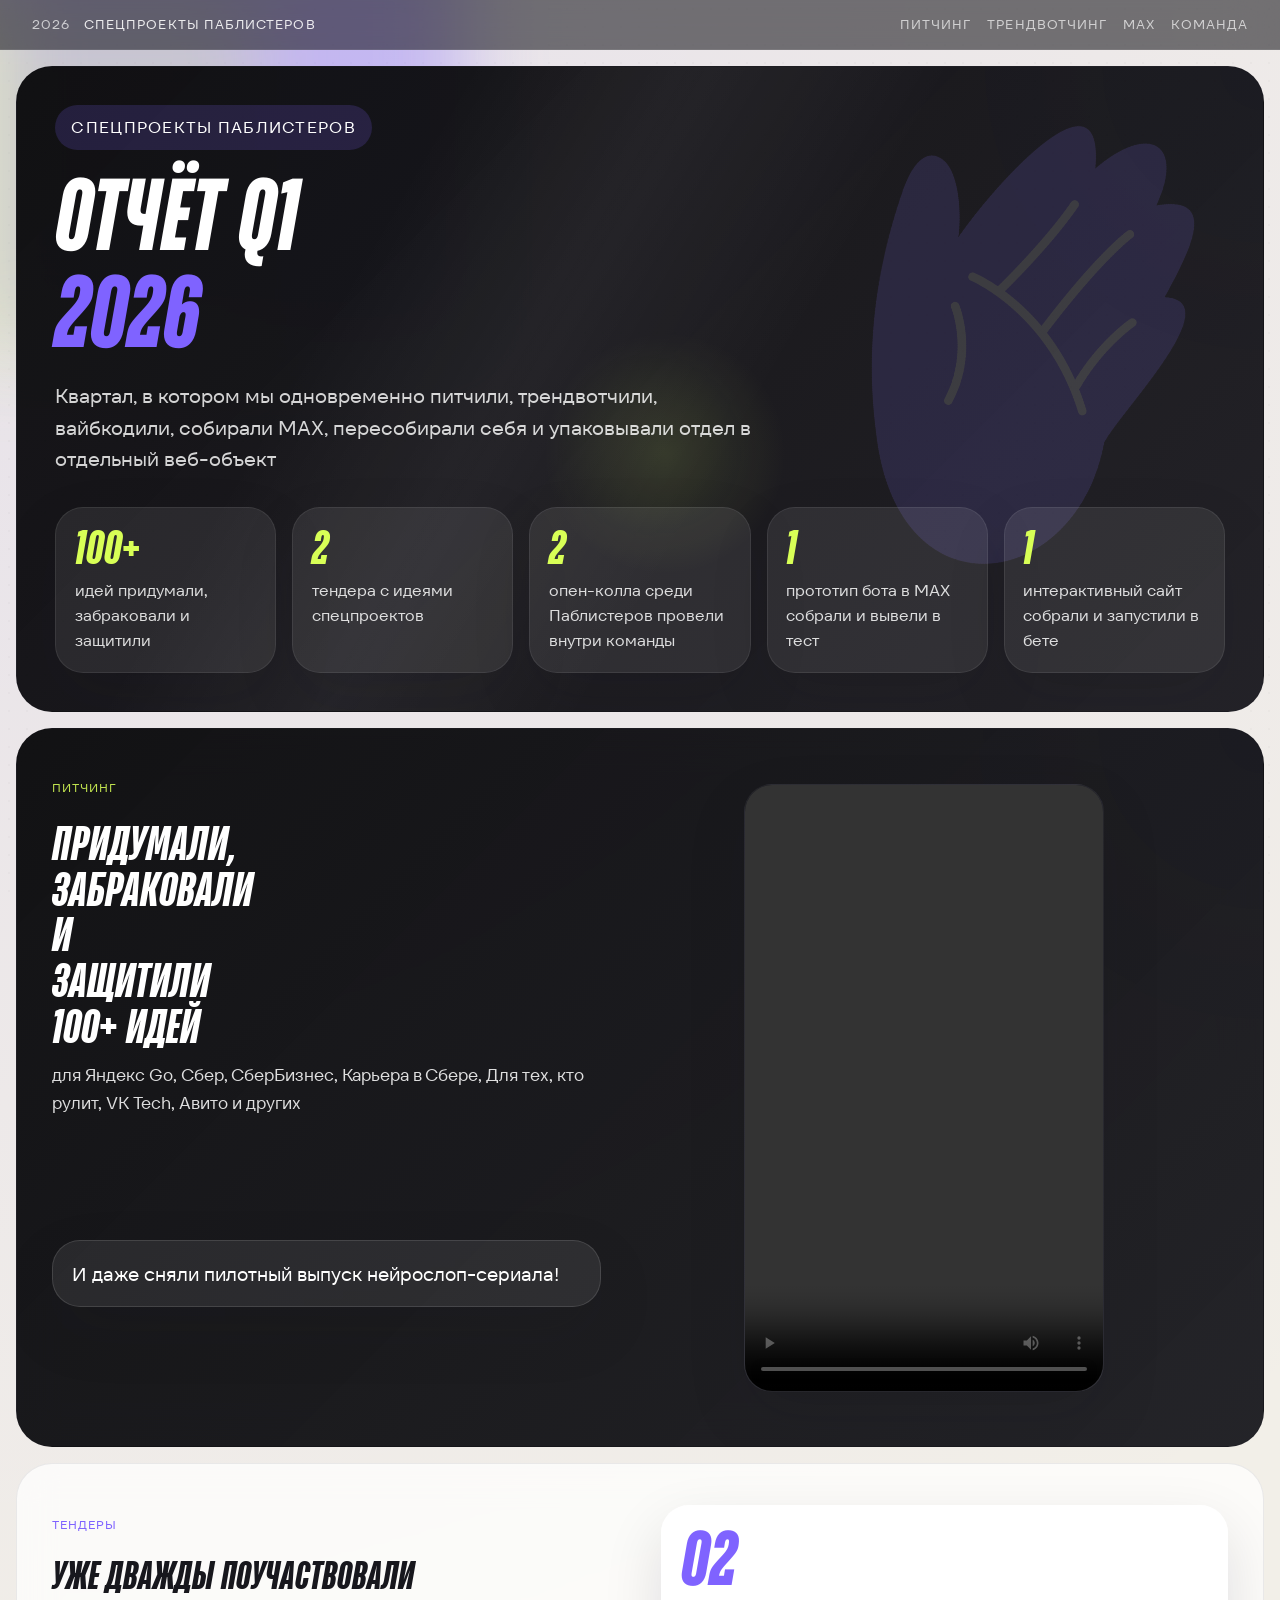
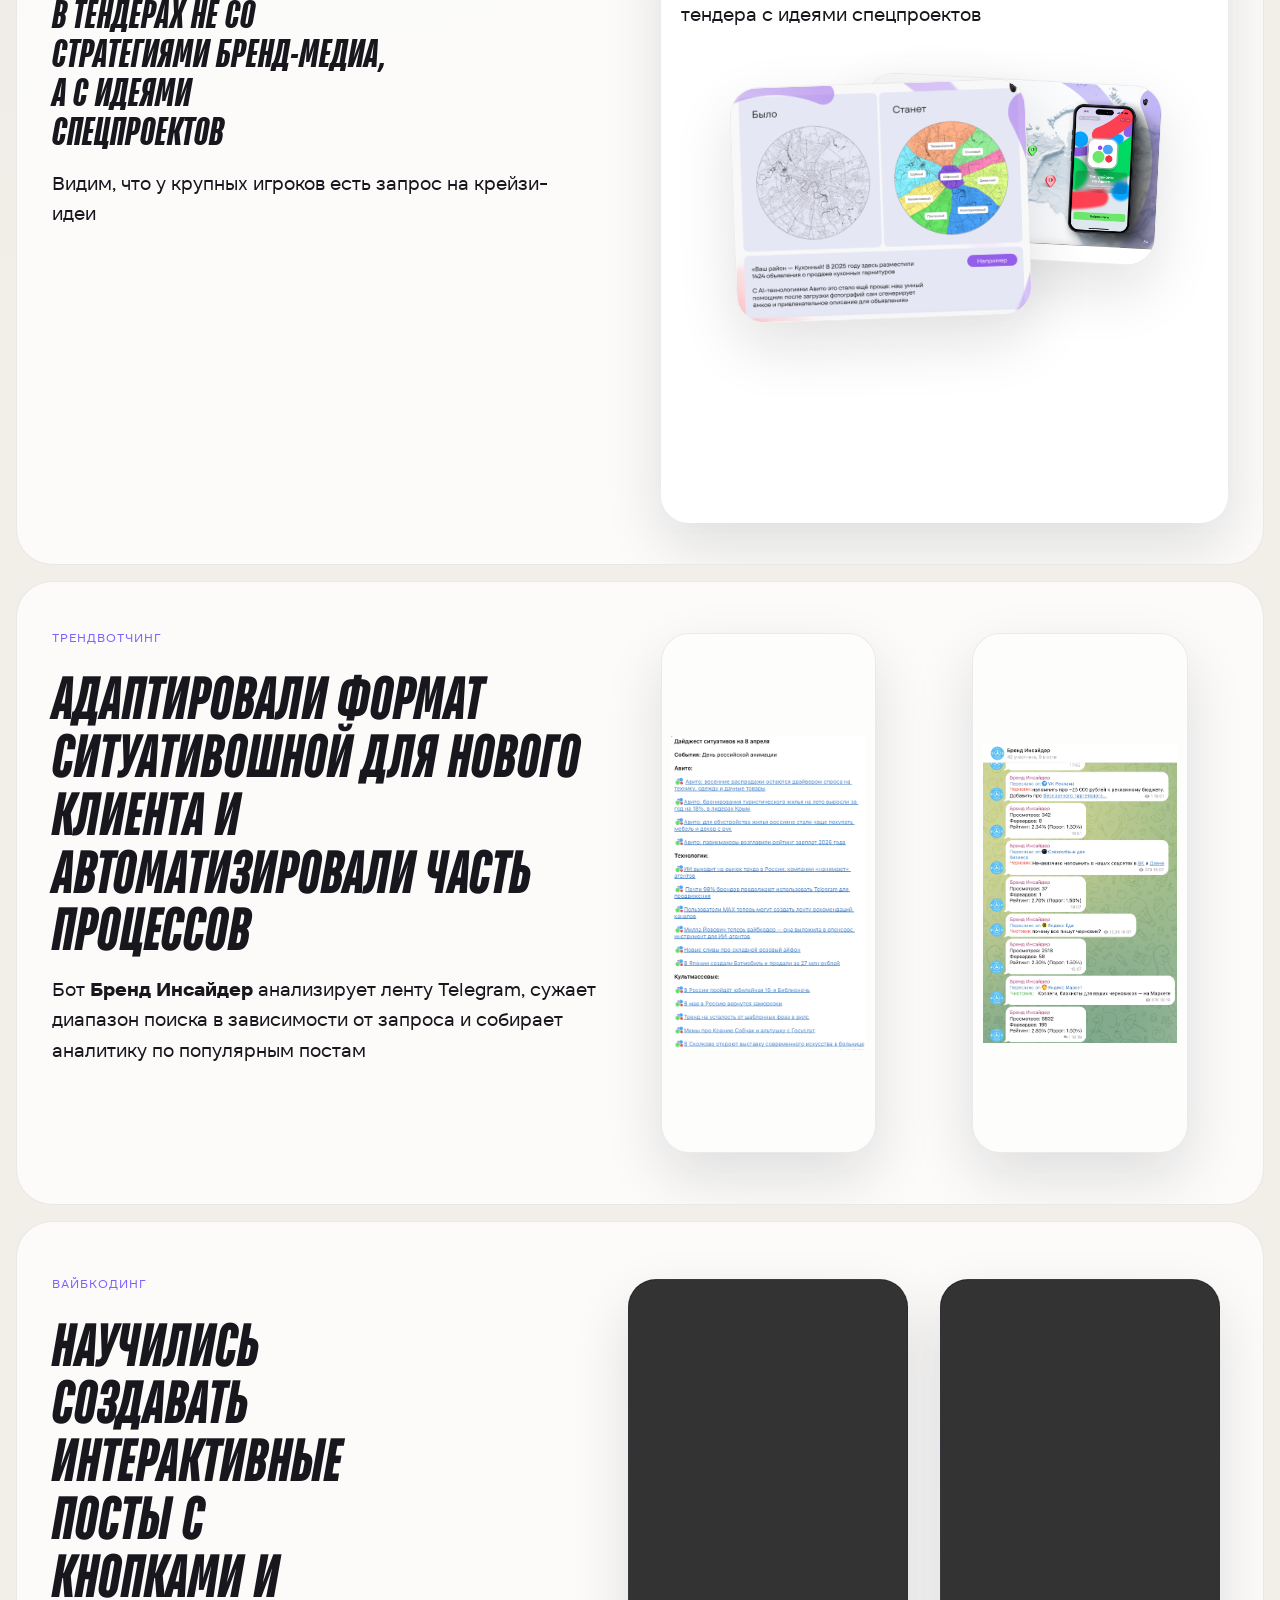
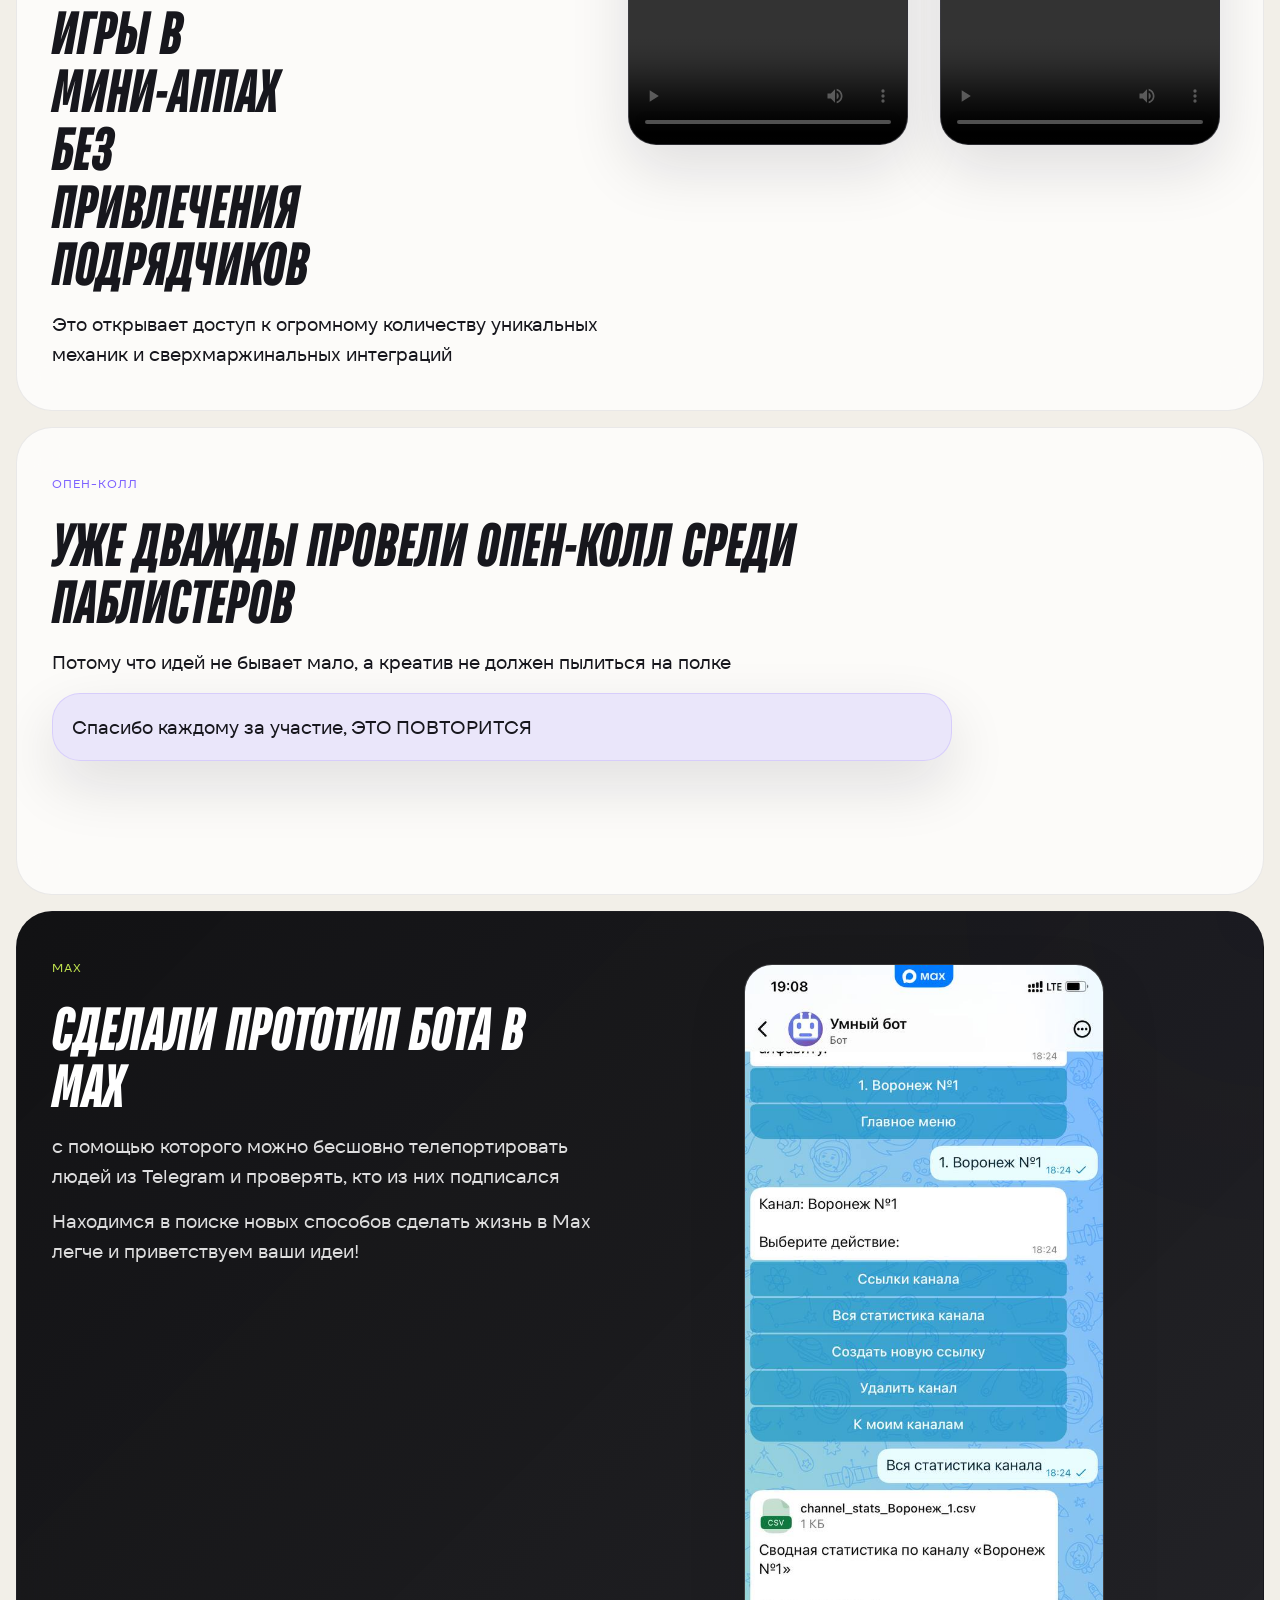
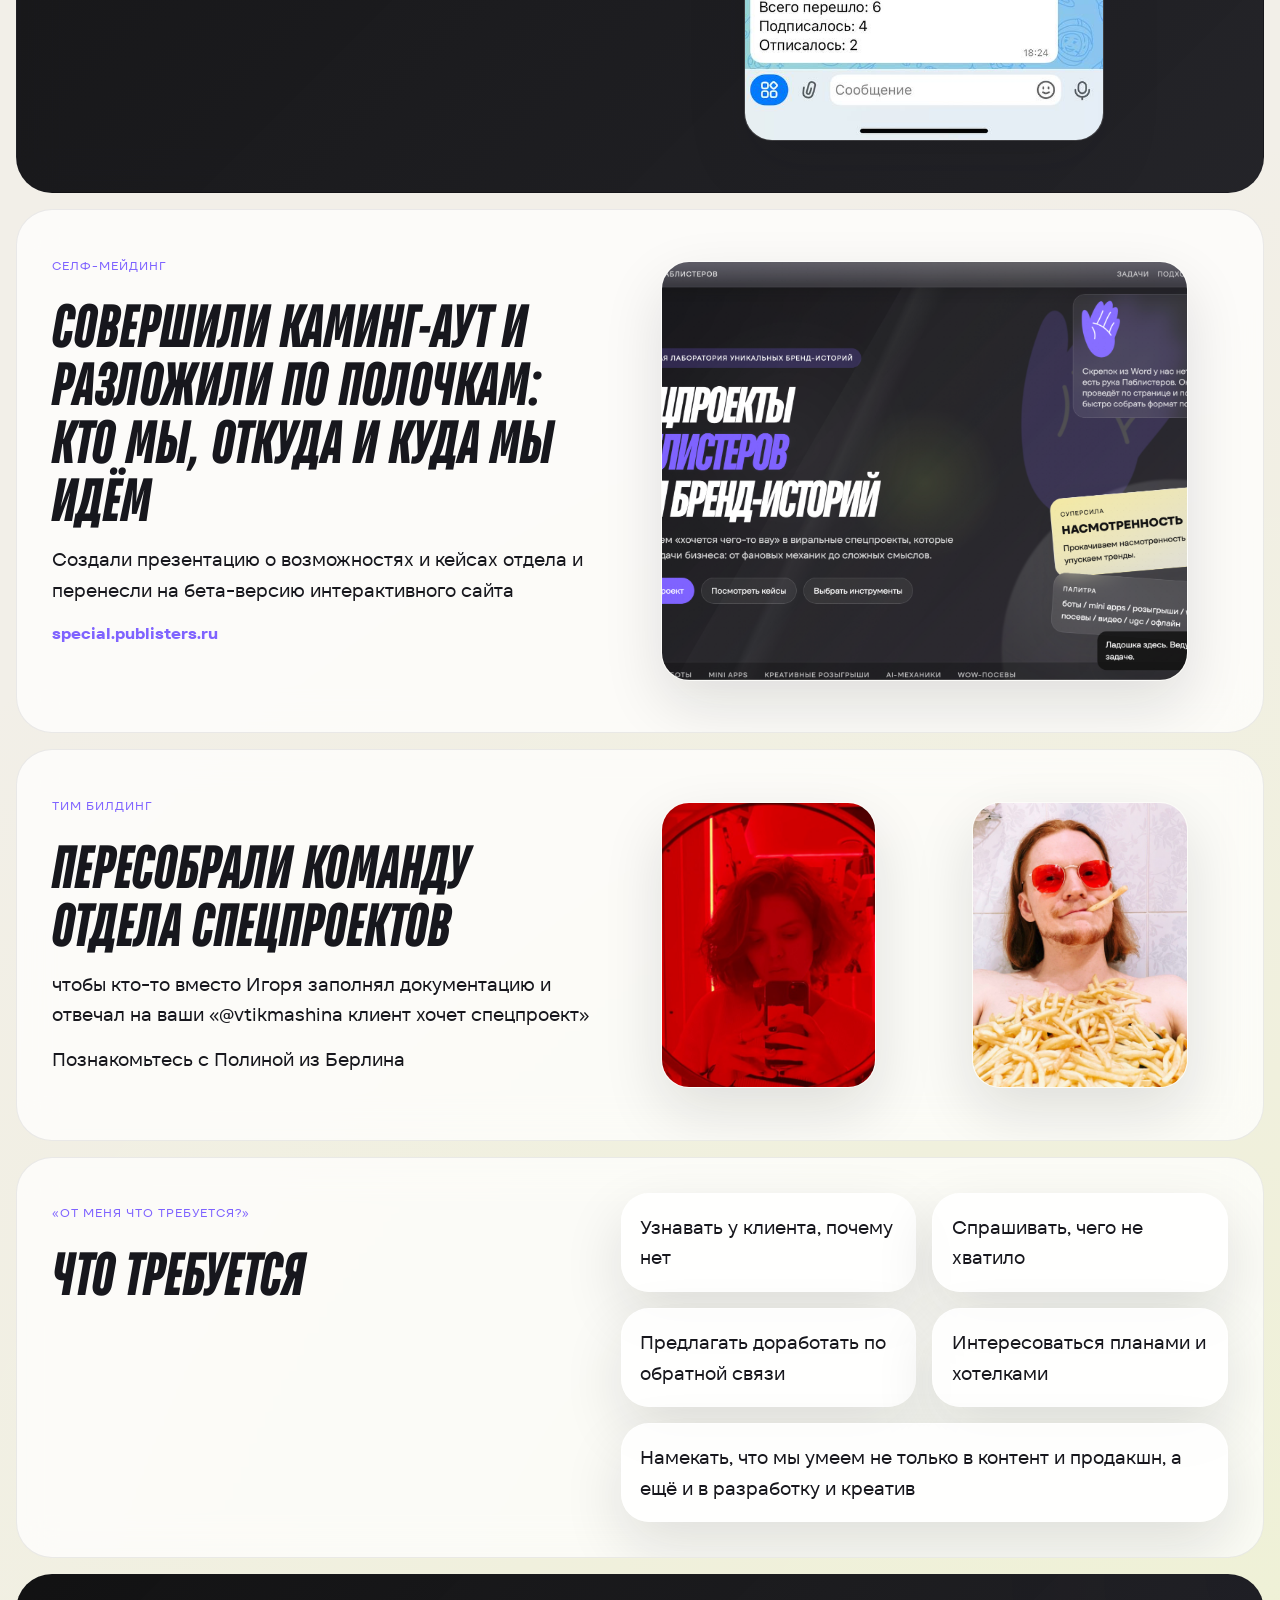
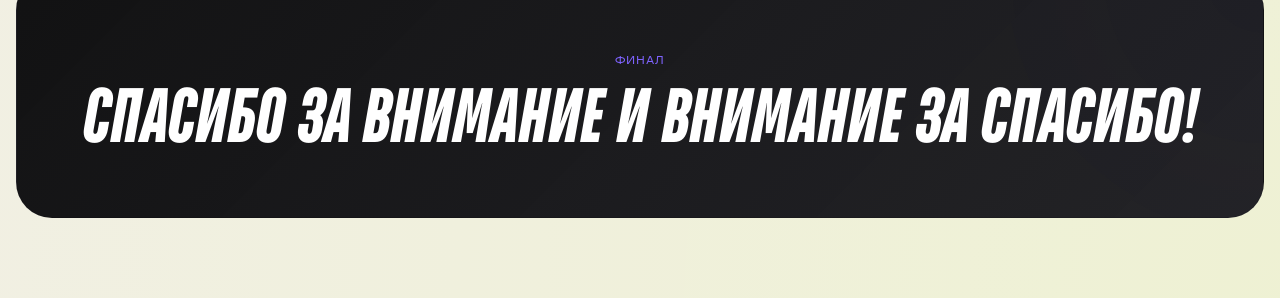
==== report/q1/index.html @ 685ed0c2 "Split vibecoding and open-call sections" ====
<!doctype html>
<html lang="ru">
  <head>
    <meta charset="UTF-8" />
    <meta name="viewport" content="width=device-width, initial-scale=1.0" />
    <title>Спецпроекты Паблистеров — Отчёт Q1 2026</title>
    <link rel="stylesheet" href="./styles.css?v=20260414-1519" />
  </head>
  <body>
    <div class="noise"></div>
    <div class="ambient ambient--violet"></div>
    <div class="ambient ambient--lime"></div>

    <header class="topbar">
      <a class="brand" href="https://special.publisters.ru/">
        <span class="brand__year">2026</span>
        <span class="brand__name">спецпроекты паблистеров</span>
      </a>
      <nav class="topbar__nav">
        <a href="#pitching">Питчинг</a>
        <a href="#trendwatching">Трендвотчинг</a>
        <a href="#max">MAX</a>
        <a href="#team">Команда</a>
      </nav>
    </header>

    <main>
      <section class="hero reveal is-visible" id="hero">
        <div class="hero__mesh"></div>
        <img class="hero__palm" src="../../assets/images/palm-guide.png" alt="" aria-hidden="true" />

        <div class="hero__grid">
          <div class="hero__copy">
            <span class="hero__eyebrow">Спецпроекты Паблистеров</span>
            <h1>Отчёт Q1 <span>2026</span></h1>
            <p class="hero__lead">
              Квартал, в котором мы одновременно питчили, трендвотчили, вайбкодили, собирали MAX,
              пересобирали себя и упаковывали отдел в отдельный веб-объект
            </p>
          </div>
        </div>

        <div class="hero__stats">
          <article class="metric-card">
            <span class="metric-card__value">100+</span>
            <p>идей придумали, забраковали и защитили</p>
          </article>
          <article class="metric-card">
            <span class="metric-card__value">2</span>
            <p>тендера с идеями спецпроектов</p>
          </article>
          <article class="metric-card">
            <span class="metric-card__value">2</span>
            <p>опен-колла среди Паблистеров провели внутри команды</p>
          </article>
          <article class="metric-card">
            <span class="metric-card__value">1</span>
            <p>прототип бота в MAX собрали и вывели в тест</p>
          </article>
          <article class="metric-card">
            <span class="metric-card__value">1</span>
            <p>интерактивный сайт собрали и запустили в бете</p>
          </article>
        </div>
      </section>

      <section class="story-section story-section--dark reveal" id="pitching">
        <div class="story-section__intro">
          <div class="section-head section-head--light">
            <p class="section-head__eyebrow">Питчинг</p>
            <h2>Придумали, забраковали и защитили 100+ идей</h2>
          </div>

          <div class="story-copy story-copy--light">
            <p>для Яндекс Go, Сбер, СберБизнес, Карьера в Сбере, Для тех, кто рулит, VK Tech, Авито и других</p>
          </div>
        </div>

        <div class="story-highlight story-highlight--light">
          <p>И даже сняли пилотный выпуск нейрослоп-сериала!</p>
        </div>

        <div class="story-media story-media--video">
          <figure class="video-shell">
            <video class="video-shell__player" controls playsinline preload="metadata">
              <source src="./assets/neuroserial-q1.mov" />
            </video>
          </figure>
        </div>
      </section>

      <section class="story-section reveal" id="tenders">
        <div class="story-section__intro">
          <div class="section-head">
            <p class="section-head__eyebrow">Тендеры</p>
            <h2>
              Уже дважды поучаствовали<br />
              в тендерах не со<br />
              стратегиями бренд-медиа,<br />
              а с идеями<br />
              спецпроектов
            </h2>
          </div>

          <div class="story-copy">
            <p>Видим, что у крупных игроков есть запрос на крейзи-идеи</p>
          </div>
        </div>

        <div class="story-media story-media--quote story-media--tenders">
          <div class="quote-card">
            <div class="quote-card__top">
              <span>02</span>
              <p>тендера с идеями спецпроектов</p>
            </div>
            <div class="tender-gallery tender-gallery--overlay">
              <figure class="visual-card visual-card--soft tender-gallery__item tender-gallery__item--back">
                <img src="./assets/tender-illustration-2.png" alt="Тендерная иллюстрация с картой районов" />
              </figure>
              <figure class="visual-card visual-card--soft tender-gallery__item tender-gallery__item--front">
                <img src="./assets/tender-illustration-1.png" alt="Тендерная иллюстрация с интерфейсом и телефоном" />
              </figure>
            </div>
          </div>
        </div>
      </section>

      <section class="story-section reveal" id="trendwatching">
        <div class="story-section__intro">
          <div class="section-head">
            <p class="section-head__eyebrow">Трендвотчинг</p>
            <h2>Адаптировали формат Ситуативошной для нового клиента и автоматизировали часть процессов</h2>
          </div>

          <div class="story-copy">
            <p>Бот <strong>Бренд Инсайдер</strong> анализирует ленту Telegram, сужает диапазон поиска в зависимости от запроса и собирает аналитику по популярным постам</p>
          </div>
        </div>

        <div class="story-media story-media--stack trendwatching-media">
          <figure class="visual-card visual-card--soft visual-card--contain">
            <img src="./assets/image24.png" alt="Дайджест ситуативов" />
          </figure>
          <figure class="visual-card visual-card--soft visual-card--contain">
            <img src="./assets/image28.png" alt="Бот Бренд Инсайдер в Telegram" />
          </figure>
        </div>
      </section>

      <section class="story-section reveal" id="vibecoding">
        <div class="story-section__intro">
          <div class="section-head">
            <p class="section-head__eyebrow">Вайбкодинг</p>
            <h2>Научились создавать интерактивные посты с кнопками и игры в мини-аппах без привлечения подрядчиков</h2>
          </div>
          <div class="story-copy">
            <p>Это открывает доступ к огромному количеству уникальных механик и сверхмаржинальных интеграций</p>
          </div>
        </div>

        <div class="story-media story-media--pair story-media--videos">
          <figure class="video-shell">
            <video class="video-shell__player" controls playsinline preload="metadata">
              <source src="./assets/vibecoding-1.mov" />
            </video>
          </figure>
          <figure class="video-shell">
            <video class="video-shell__player" controls playsinline preload="metadata">
              <source src="./assets/vibecoding-2.mov" />
            </video>
          </figure>
        </div>
      </section>

      <section class="story-section reveal" id="open-call">
        <div class="story-section__intro">
          <div class="section-head">
            <p class="section-head__eyebrow">Опен-колл</p>
            <h2>Уже дважды провели опен-колл среди Паблистеров</h2>
          </div>
          <div class="story-copy">
            <p>Потому что идей не бывает мало, а креатив не должен пылиться на полке</p>
          </div>
          <div class="story-highlight">
            <p>Спасибо каждому за участие, ЭТО ПОВТОРИТСЯ</p>
          </div>
        </div>
      </section>

      <section class="story-section story-section--dark reveal" id="max">
        <div class="story-section__intro">
          <div class="section-head section-head--light">
            <p class="section-head__eyebrow">MAX</p>
            <h2>Сделали прототип бота в MAX</h2>
          </div>

          <div class="story-copy story-copy--light">
            <p>с помощью которого можно бесшовно телепортировать людей из Telegram и проверять, кто из них подписался</p>
            <p>Находимся в поиске новых способов сделать жизнь в Max легче и приветствуем ваши идеи!</p>
          </div>
        </div>

        <div class="story-media story-media--phone">
          <figure class="visual-card visual-card--phone">
            <img src="./assets/image4.jpg" alt="Прототип бота в MAX" />
          </figure>
        </div>
      </section>

      <section class="story-section reveal" id="self-making">
        <div class="story-section__intro">
          <div class="section-head">
            <p class="section-head__eyebrow">Селф-мейдинг</p>
            <h2>Совершили каминг-аут и разложили по полочкам: кто мы, откуда и куда мы идём</h2>
          </div>

          <div class="story-copy">
            <p>Создали презентацию о возможностях и кейсах отдела и перенесли на бета-версию интерактивного сайта</p>
            <a class="inline-link" href="https://special.publisters.ru/">special.publisters.ru</a>
          </div>
        </div>

        <div class="story-media">
          <figure class="visual-card visual-card--wide">
            <img src="./assets/image6.png" alt="Бета-версия сайта special.publisters.ru" />
          </figure>
        </div>
      </section>

      <section class="story-section reveal" id="team">
        <div class="story-section__intro">
          <div class="section-head">
            <p class="section-head__eyebrow">Тим билдинг</p>
            <h2>Пересобрали команду Отдела спецпроектов</h2>
          </div>

          <div class="story-copy">
            <p>чтобы кто-то вместо Игоря заполнял документацию и отвечал на ваши «@vtikmashina клиент хочет спецпроект»</p>
            <p>Познакомьтесь с Полиной из Берлина</p>
          </div>
        </div>

        <div class="story-media story-media--pair">
          <figure class="visual-card">
            <img src="./assets/image1.jpg" alt="Полина" />
          </figure>
          <figure class="visual-card">
            <img src="./assets/image8.jpg" alt="Команда" />
          </figure>
        </div>
      </section>

      <section class="story-section reveal" id="next">
        <div class="section-head">
          <p class="section-head__eyebrow">«От меня что требуется?»</p>
          <h2>Что требуется</h2>
        </div>

        <div class="checklist">
          <div class="checklist__item">Узнавать у клиента, почему нет</div>
          <div class="checklist__item">Спрашивать, чего не хватило</div>
          <div class="checklist__item">Предлагать доработать по обратной связи</div>
          <div class="checklist__item">Интересоваться планами и хотелками</div>
          <div class="checklist__item checklist__item--wide">Намекать, что мы умеем не только в контент и продакшн, а ещё и в разработку и креатив</div>
        </div>
      </section>

      <section class="finale reveal">
        <p class="finale__eyebrow">Финал</p>
        <h2>Спасибо за внимание и внимание за спасибо!</h2>
      </section>
    </main>

    <script src="./script.js?v=20260414-1215"></script>
  </body>
</html>
---- report/q1/styles.css ----
@font-face {
  font-family: "TT Firs Text";
  src: url("../../assets/fonts/TT_Firs_Text_Normal.woff2") format("woff2");
  font-weight: 400;
  font-style: normal;
  font-display: swap;
}

@font-face {
  font-family: "TT Firs Text";
  src: url("../../assets/fonts/TT_Firs_Text_Bold.woff2") format("woff2");
  font-weight: 700;
  font-style: normal;
  font-display: swap;
}

@font-face {
  font-family: "TT Bluescreens";
  src: url("../../assets/fonts/TT_Bluescreens_ExtraBold_Italic.woff2") format("woff2");
  font-weight: 800;
  font-style: italic;
  font-display: swap;
}

:root {
  --bg: #f2efe8;
  --ink: #17171d;
  --muted: #626270;
  --line: rgba(23, 23, 29, 0.08);
  --line-light: rgba(255, 255, 255, 0.1);
  --panel: rgba(255, 255, 255, 0.74);
  --panel-strong: rgba(255, 255, 255, 0.86);
  --panel-dark: rgba(255, 255, 255, 0.08);
  --violet: #7f63ff;
  --lime: #d8ff56;
  --shadow: 0 24px 60px rgba(17, 17, 22, 0.12);
  --radius-xl: 36px;
  --radius-lg: 28px;
  --radius-md: 22px;
  --container: 1360px;
}

* {
  box-sizing: border-box;
}

html {
  scroll-behavior: smooth;
}

body {
  margin: 0;
  font-family: "TT Firs Text", Arial, sans-serif;
  color: var(--ink);
  background:
    radial-gradient(circle at top left, rgba(127, 99, 255, 0.1), transparent 28%),
    radial-gradient(circle at bottom right, rgba(216, 255, 86, 0.14), transparent 26%),
    var(--bg);
}

img,
video {
  display: block;
  max-width: 100%;
}

a {
  color: inherit;
  text-decoration: none;
}

button {
  font: inherit;
}

.noise,
.ambient {
  position: fixed;
  inset: 0;
  pointer-events: none;
}

.noise {
  opacity: 0.22;
  background-image: radial-gradient(rgba(36, 36, 48, 0.1) 0.8px, transparent 0.8px);
  background-size: 18px 18px;
}

.ambient {
  z-index: 0;
  filter: blur(40px);
}

.ambient--violet {
  width: 36vw;
  height: 36vw;
  top: -10vw;
  right: -8vw;
  background: rgba(127, 99, 255, 0.34);
}

.ambient--lime {
  width: 28vw;
  height: 28vw;
  bottom: 0;
  left: -8vw;
  background: rgba(216, 255, 86, 0.22);
}

.topbar {
  position: sticky;
  top: 0;
  z-index: 20;
  display: flex;
  justify-content: space-between;
  align-items: center;
  gap: 1rem;
  padding: 1rem clamp(1rem, 3vw, 2rem);
  background: rgba(17, 17, 22, 0.56);
  backdrop-filter: blur(24px) saturate(1.15);
  border-bottom: 1px solid rgba(255, 255, 255, 0.08);
}

.brand {
  display: flex;
  gap: 0.85rem;
  align-items: center;
}

.brand__year,
.brand__name,
.topbar__nav a {
  font-size: 0.84rem;
  letter-spacing: 0.08em;
  text-transform: uppercase;
}

.brand__year,
.topbar__nav a {
  color: rgba(255, 255, 255, 0.68);
}

.brand__name {
  color: rgba(255, 255, 255, 0.88);
}

.topbar__nav {
  display: flex;
  gap: 1rem;
}

main {
  position: relative;
  z-index: 1;
  padding: 0 0 4rem;
}

section {
  width: min(calc(100% - 2rem), var(--container));
  margin: 1rem auto;
  border-radius: var(--radius-xl);
  border: 1px solid var(--line);
  overflow: hidden;
}

.hero,
.finale {
  background:
    linear-gradient(135deg, rgba(10, 10, 12, 0.97), rgba(24, 24, 30, 0.95)),
    radial-gradient(circle at top right, rgba(127, 99, 255, 0.26), transparent 24%);
  color: #fff;
}

.story-section,
.story-section--grid {
  padding: clamp(1.4rem, 3vw, 2.2rem);
  background: var(--panel);
  backdrop-filter: blur(18px);
}

.hero {
  position: relative;
  min-height: 68svh;
  padding: clamp(1.6rem, 4vw, 2.4rem);
}

.hero__mesh {
  position: absolute;
  inset: 0;
  background:
    linear-gradient(120deg, transparent 28%, rgba(255, 255, 255, 0.05) 42%, transparent 58%),
    radial-gradient(circle at 52% 60%, rgba(216, 255, 86, 0.12), transparent 16%);
  mix-blend-mode: screen;
}

.hero__palm {
  position: absolute;
  right: 7%;
  top: 8%;
  width: min(24vw, 320px);
  opacity: 0.14;
  transform: rotate(12deg);
}

.hero__grid {
  position: relative;
  z-index: 2;
  min-height: auto;
  display: block;
}

.hero__copy {
  max-width: 720px;
}

.hero__lead {
  max-width: 48rem;
  margin: 1.4rem 0 0;
  font-size: clamp(1.05rem, 2vw, 1.22rem);
  line-height: 1.6;
  color: rgba(255, 255, 255, 0.82);
}

.hero__eyebrow,
.section-head__eyebrow,
.finale__eyebrow {
  text-transform: uppercase;
  letter-spacing: 0.08em;
}

.hero__eyebrow {
  display: inline-flex;
  margin-bottom: 1rem;
  padding: 0.75rem 1rem;
  border-radius: 999px;
  background: rgba(127, 99, 255, 0.18);
}

.hero h1,
.section-head h2,
.finale h2 {
  margin: 0;
  font-family: "TT Bluescreens", "TT Firs Text", Arial, sans-serif;
  font-style: italic;
  font-weight: 800;
  line-height: 0.94;
  text-transform: uppercase;
}

.hero h1 {
  font-size: clamp(4rem, 8vw, 6.6rem);
  max-width: 8ch;
}

.hero h1 span {
  color: var(--violet);
}

.hero__stats {
  position: relative;
  z-index: 2;
  display: grid;
  grid-template-columns: repeat(5, minmax(0, 1fr));
  gap: 1rem;
  margin-top: 2rem;
}

.metric-card {
  padding: 1.15rem;
  background: rgba(255, 255, 255, 0.08);
  border: 1px solid rgba(255, 255, 255, 0.08);
  border-radius: var(--radius-lg);
  box-shadow: var(--shadow);
}

.metric-card__value {
  display: block;
  margin-bottom: 0.6rem;
  color: var(--lime);
  font-family: "TT Bluescreens", "TT Firs Text", Arial, sans-serif;
  font-style: italic;
  font-size: clamp(2rem, 4vw, 3rem);
  line-height: 0.9;
}

.metric-card p {
  margin: 0;
  color: rgba(255, 255, 255, 0.84);
  line-height: 1.55;
}

.section-head {
  display: grid;
  gap: 0.7rem;
}

.section-head__eyebrow,
.finale__eyebrow {
  color: var(--violet);
  font-size: 0.78rem;
}

.section-head--light .section-head__eyebrow {
  color: rgba(216, 255, 86, 0.88);
}

.section-head h2 {
  max-width: none;
  font-size: clamp(2.4rem, 4.8vw, 4.2rem);
}

.section-head--light h2 {
  color: #fff;
}

.story-section {
  display: grid;
  grid-template-columns: minmax(0, 0.95fr) minmax(360px, 1.05fr);
  gap: 1.2rem;
  align-items: start;
}

.story-section.story-section--dark {
  display: grid;
  grid-template-columns: minmax(0, 0.95fr) minmax(360px, 1.05fr);
  gap: 1.2rem;
  align-items: start;
  padding: clamp(1.4rem, 3vw, 2.2rem);
  background:
    linear-gradient(135deg, rgba(10, 10, 12, 0.97), rgba(24, 24, 30, 0.95)),
    radial-gradient(circle at top right, rgba(127, 99, 255, 0.26), transparent 24%);
  color: #fff;
}

.story-section--grid {
  display: grid;
  grid-template-columns: repeat(2, minmax(0, 1fr));
  gap: 1rem;
}

.story-section__intro,
.mini-story {
  display: grid;
  gap: 1rem;
}

.story-copy {
  display: grid;
  gap: 0.9rem;
}

.story-copy p,
.story-highlight p,
.quote-card p,
.checklist__item,
.mini-story p {
  margin: 0;
  line-height: 1.6;
  font-size: clamp(1.02rem, 1.75vw, 1.18rem);
}

.story-copy--light p {
  color: rgba(255, 255, 255, 0.86);
}

.story-highlight,
.quote-card,
.mini-story,
.visual-card,
.checklist__item {
  border-radius: var(--radius-lg);
  box-shadow: var(--shadow);
}

.story-highlight {
  grid-column: 1 / 2;
  padding: 1.1rem 1.2rem;
  background: rgba(127, 99, 255, 0.14);
  border: 1px solid rgba(127, 99, 255, 0.18);
}

.story-highlight--light {
  background: rgba(255, 255, 255, 0.08);
  border-color: rgba(255, 255, 255, 0.12);
}

.story-media {
  display: grid;
  gap: 1rem;
  align-self: stretch;
}

.story-media--stack,
.story-media--pair {
  grid-template-columns: repeat(2, minmax(0, 1fr));
}

.story-media--phone {
  justify-items: center;
}

.story-media--quote {
  grid-template-columns: 1fr;
}

.story-media--video {
  grid-column: 2 / 3;
  grid-row: 1 / span 2;
  align-self: start;
  justify-items: center;
}

.video-shell {
  width: min(100%, 360px);
  aspect-ratio: 9 / 16;
  display: grid;
  align-items: center;
  margin: 0;
  padding: 1rem 0;
}

.video-shell__player {
  width: 100%;
  height: 100%;
  border-radius: var(--radius-lg);
  overflow: hidden;
  background:
    linear-gradient(135deg, rgba(18, 18, 24, 0.98), rgba(33, 33, 42, 0.94)),
    radial-gradient(circle at 80% 20%, rgba(127, 99, 255, 0.3), transparent 28%);
  border: 1px solid rgba(255, 255, 255, 0.08);
  box-shadow: var(--shadow);
  object-fit: contain;
}

#pitching {
  min-height: min(76svh, 760px);
  align-items: start;
  padding-top: clamp(1.7rem, 3vw, 2.4rem);
  padding-bottom: clamp(1.7rem, 3vw, 2.4rem);
}

#pitching .section-head h2 {
  max-width: 9ch;
  font-size: clamp(2rem, 3.8vw, 3.3rem);
}

#pitching .story-section__intro {
  gap: 0.85rem;
}

#pitching .story-copy p {
  font-size: clamp(0.98rem, 1.35vw, 1.08rem);
}

#pitching .story-highlight {
  align-self: start;
  margin-top: 0.2rem;
}

#tenders {
  min-height: min(78svh, 780px);
  grid-template-columns: minmax(0, 1.02fr) minmax(360px, 0.98fr);
  align-items: start;
  padding-top: clamp(1.9rem, 3.2vw, 2.7rem);
  padding-bottom: clamp(1.9rem, 3.2vw, 2.7rem);
}

#tenders .section-head h2 {
  max-width: none;
  font-size: clamp(1.7rem, 3.1vw, 2.85rem);
  line-height: 0.98;
}

#tenders .story-copy {
  max-width: 32rem;
}

#vibecoding {
  min-height: min(78svh, 780px);
  align-items: start;
  padding-top: clamp(1.9rem, 3.2vw, 2.7rem);
  padding-bottom: clamp(1.9rem, 3.2vw, 2.7rem);
}

#vibecoding .section-head h2 {
  max-width: 11ch;
}

#open-call {
  min-height: min(52svh, 520px);
  grid-template-columns: 1fr;
  align-items: start;
}

#open-call .story-section__intro {
  max-width: 900px;
}

.story-media--tenders {
  gap: 1rem;
}

.story-media--videos {
  grid-template-columns: repeat(2, minmax(0, 1fr));
  align-items: start;
  justify-items: center;
}

.story-media--videos .video-shell {
  width: min(100%, 280px);
}

.tender-gallery {
  display: block;
}

.tender-gallery--overlay {
  position: relative;
  height: 280px;
  margin-top: 0.8rem;
}

.tender-gallery__item {
  position: absolute;
  width: 56%;
  min-height: 180px;
}

.tender-gallery__item--back {
  top: 8px;
  right: 10px;
  transform: rotate(3deg);
  z-index: 1;
}

.tender-gallery__item--front {
  left: 12px;
  bottom: 0;
  transform: rotate(-2deg);
  z-index: 2;
}

.visual-card {
  overflow: hidden;
  background: rgba(255, 255, 255, 0.06);
  border: 1px solid rgba(255, 255, 255, 0.08);
}

.visual-card--soft {
  background: rgba(255, 255, 255, 0.44);
  border-color: rgba(23, 23, 29, 0.08);
}

.visual-card--contain {
  display: grid;
  place-items: center;
  padding: 0.6rem;
}

.visual-card img,
.video-shell video {
  width: 100%;
  height: 100%;
  object-fit: cover;
}

.visual-card--contain img {
  object-fit: contain;
}

.trendwatching-media .visual-card {
  min-height: 520px;
}

.visual-card--phone {
  max-width: 360px;
}

.visual-card--wide {
  min-height: 420px;
}

.quote-card,
.mini-story,
.checklist__item {
  padding: 1.15rem;
  background: var(--panel-strong);
  border: 1px solid rgba(255, 255, 255, 0.58);
}

.quote-card {
  min-height: 220px;
  display: grid;
  align-content: start;
  gap: 0.8rem;
}

.quote-card__top {
  display: grid;
  gap: 0.35rem;
}

.quote-card span {
  color: var(--violet);
  font-family: "TT Bluescreens", "TT Firs Text", Arial, sans-serif;
  font-style: italic;
  font-size: clamp(3rem, 6vw, 5rem);
  line-height: 0.9;
}

.mini-story--accent {
  background: linear-gradient(160deg, rgba(127, 99, 255, 0.2), rgba(255, 255, 255, 0.88));
}

.inline-link {
  display: inline-flex;
  width: fit-content;
  margin-top: 0.25rem;
  color: var(--violet);
  font-weight: 700;
}

.checklist {
  display: grid;
  grid-template-columns: repeat(2, minmax(0, 1fr));
  gap: 1rem;
}

.checklist__item--wide {
  grid-column: 1 / -1;
}

.finale {
  padding: clamp(2rem, 5vw, 4rem);
  text-align: center;
}

.finale h2 {
  font-size: clamp(3rem, 6vw, 5.4rem);
}

.reveal {
  opacity: 0;
  transform: translateY(28px);
  transition: opacity 500ms ease, transform 500ms ease;
}

.reveal.is-visible {
  opacity: 1;
  transform: translateY(0);
}

@media (max-width: 1180px) {
  .story-section,
  .story-section--dark,
  .story-section--grid,
  .checklist,
  .hero__stats {
    grid-template-columns: 1fr;
  }

  .story-highlight,
  .story-media--video {
    grid-column: auto;
    grid-row: auto;
  }

  .story-media--stack,
  .story-media--pair {
    grid-template-columns: repeat(2, minmax(0, 1fr));
  }

  .hero {
    min-height: auto;
  }
}

@media (max-width: 720px) {
  section {
    width: min(calc(100% - 1rem), var(--container));
  }

  .topbar__nav {
    display: none;
  }

  .story-media--stack,
  .story-media--pair,
  .checklist {
    grid-template-columns: 1fr;
  }

  .hero__palm {
    width: 40vw;
    right: -2vw;
  }

  .video-shell {
    min-height: 320px;
  }

  .visual-card--wide {
    min-height: 280px;
  }
}
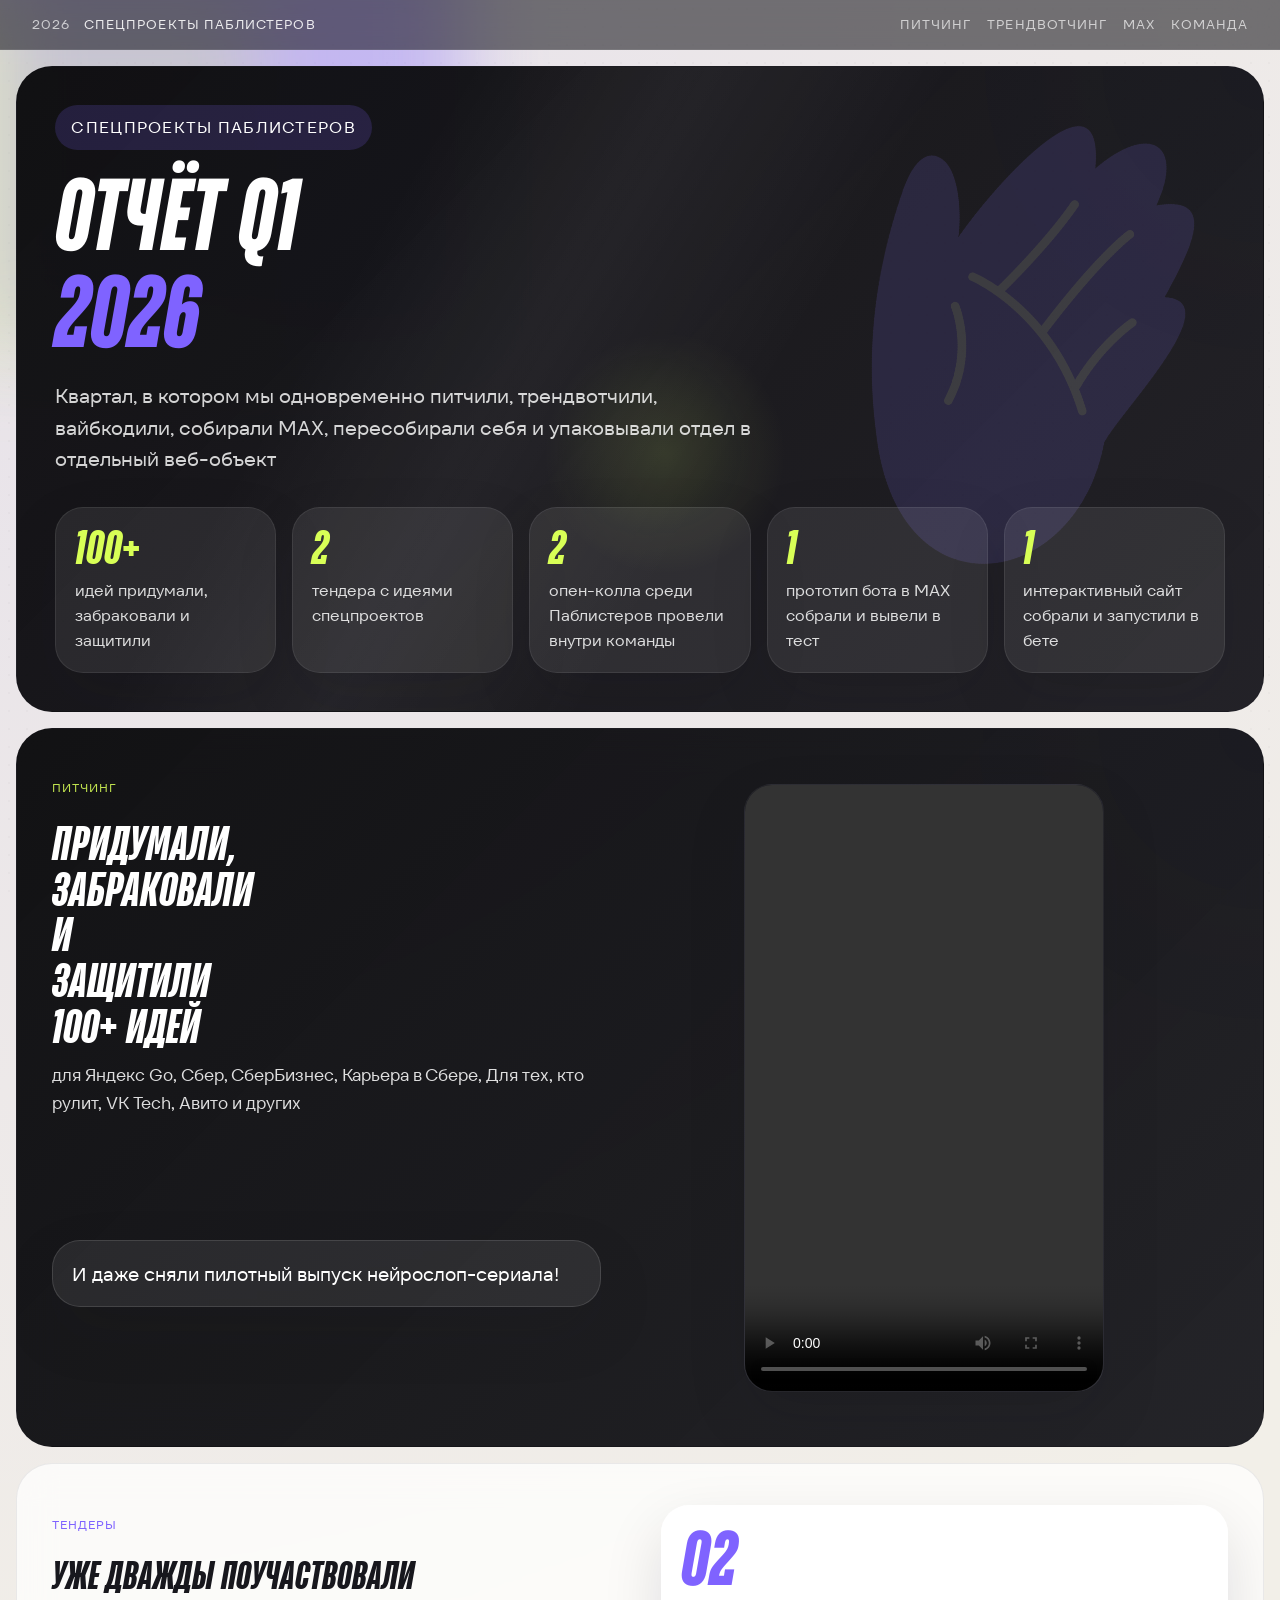
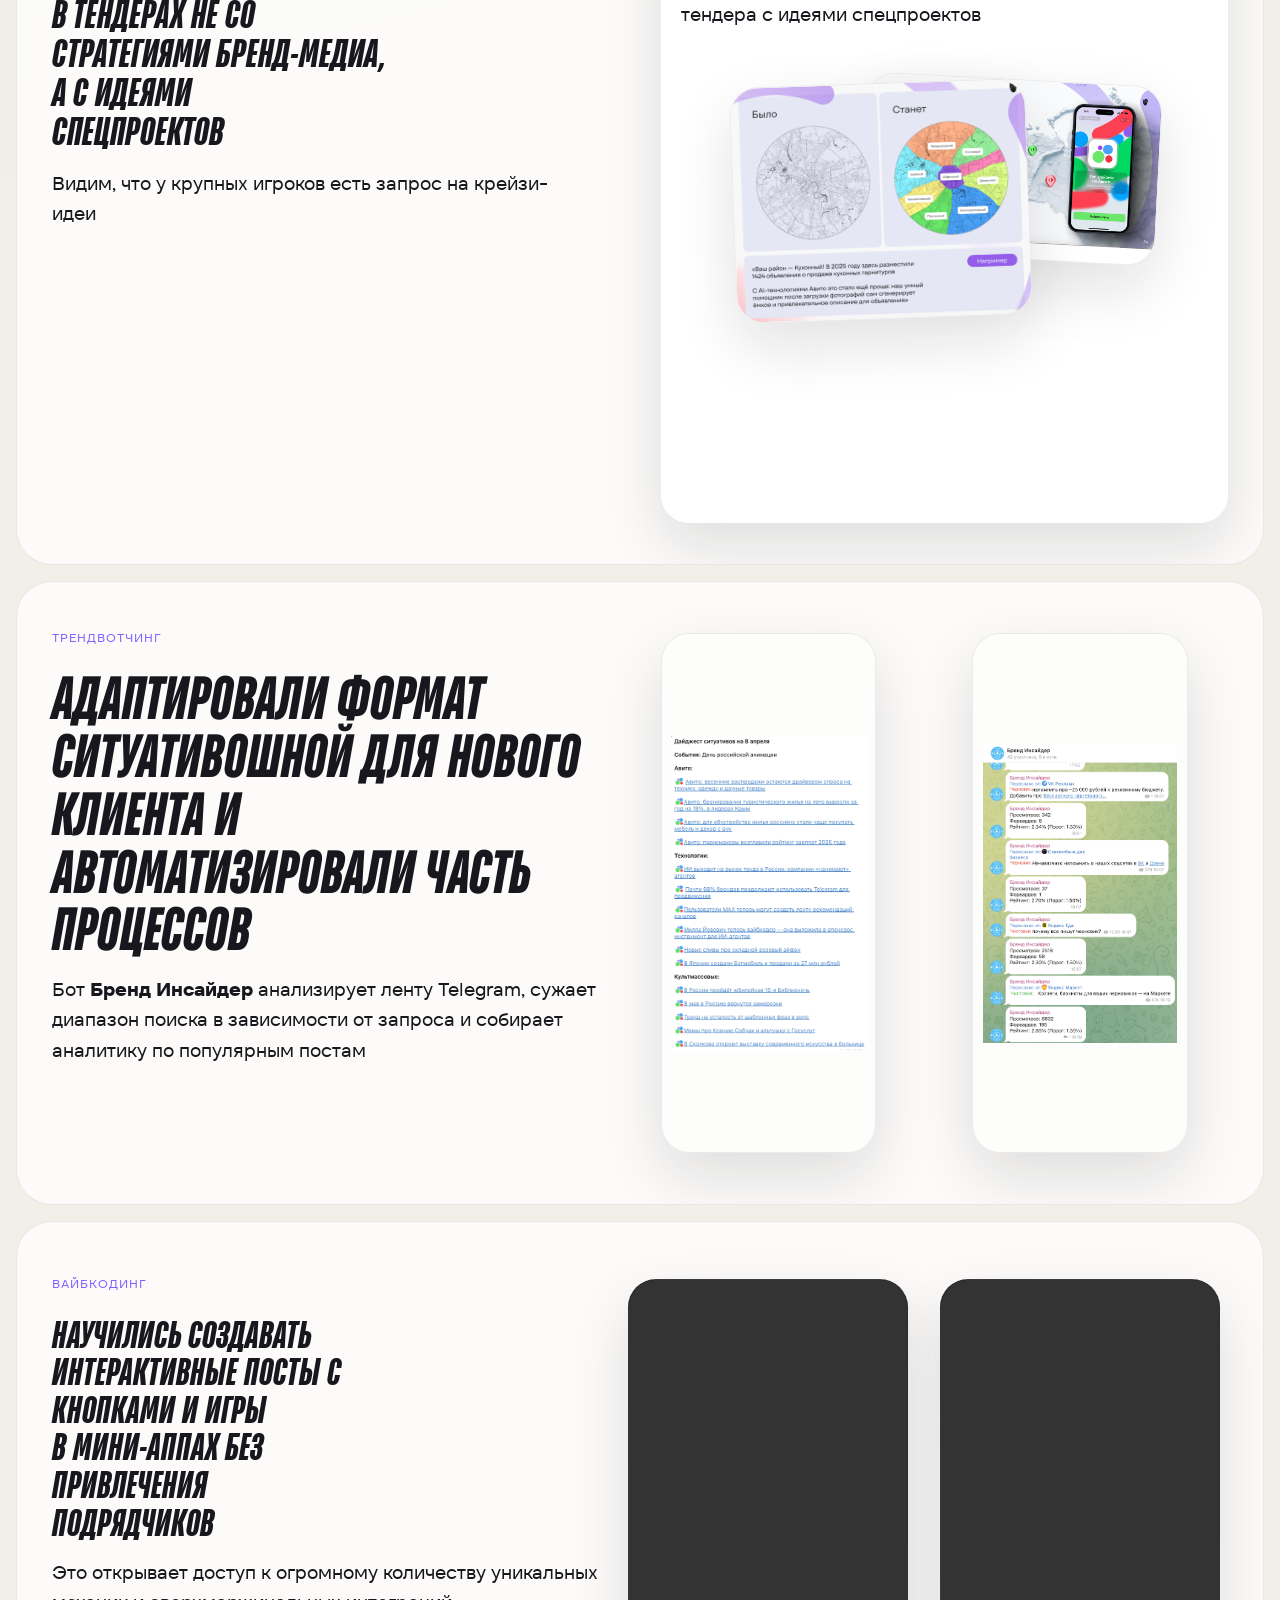
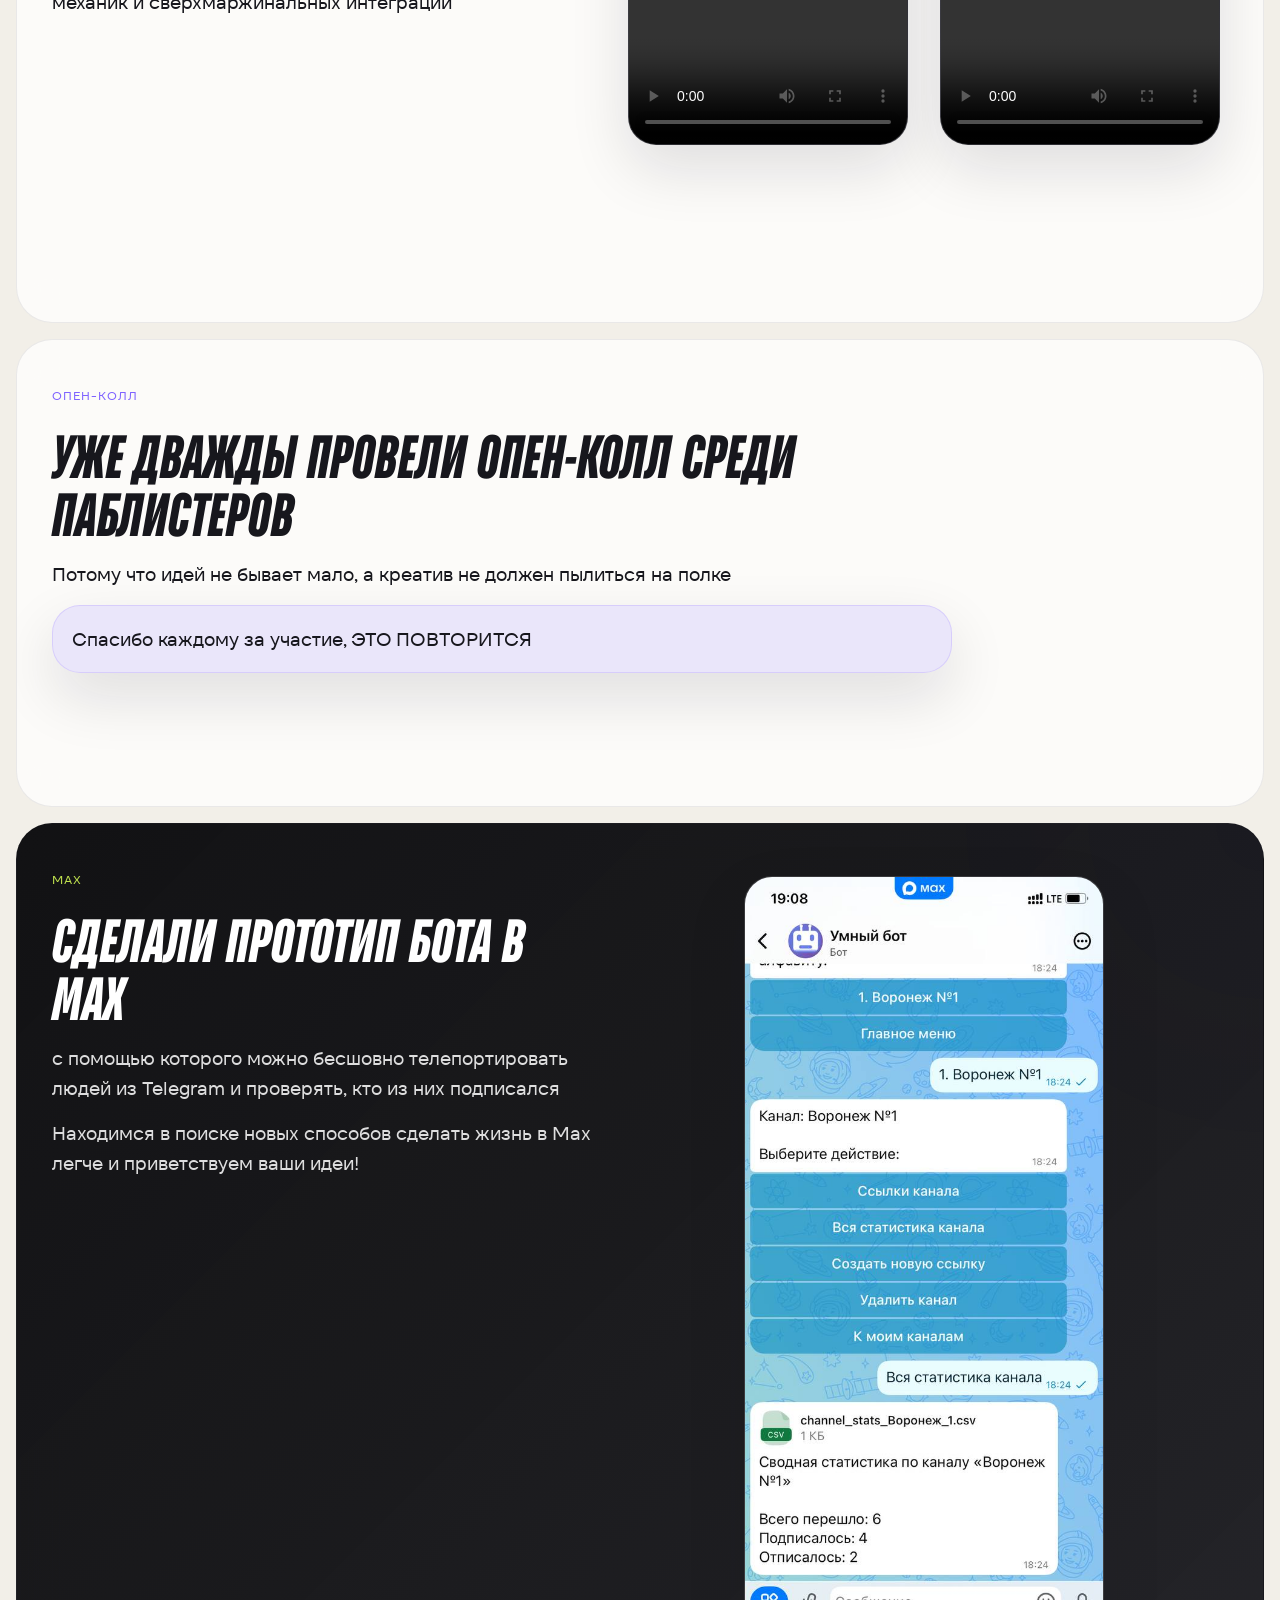
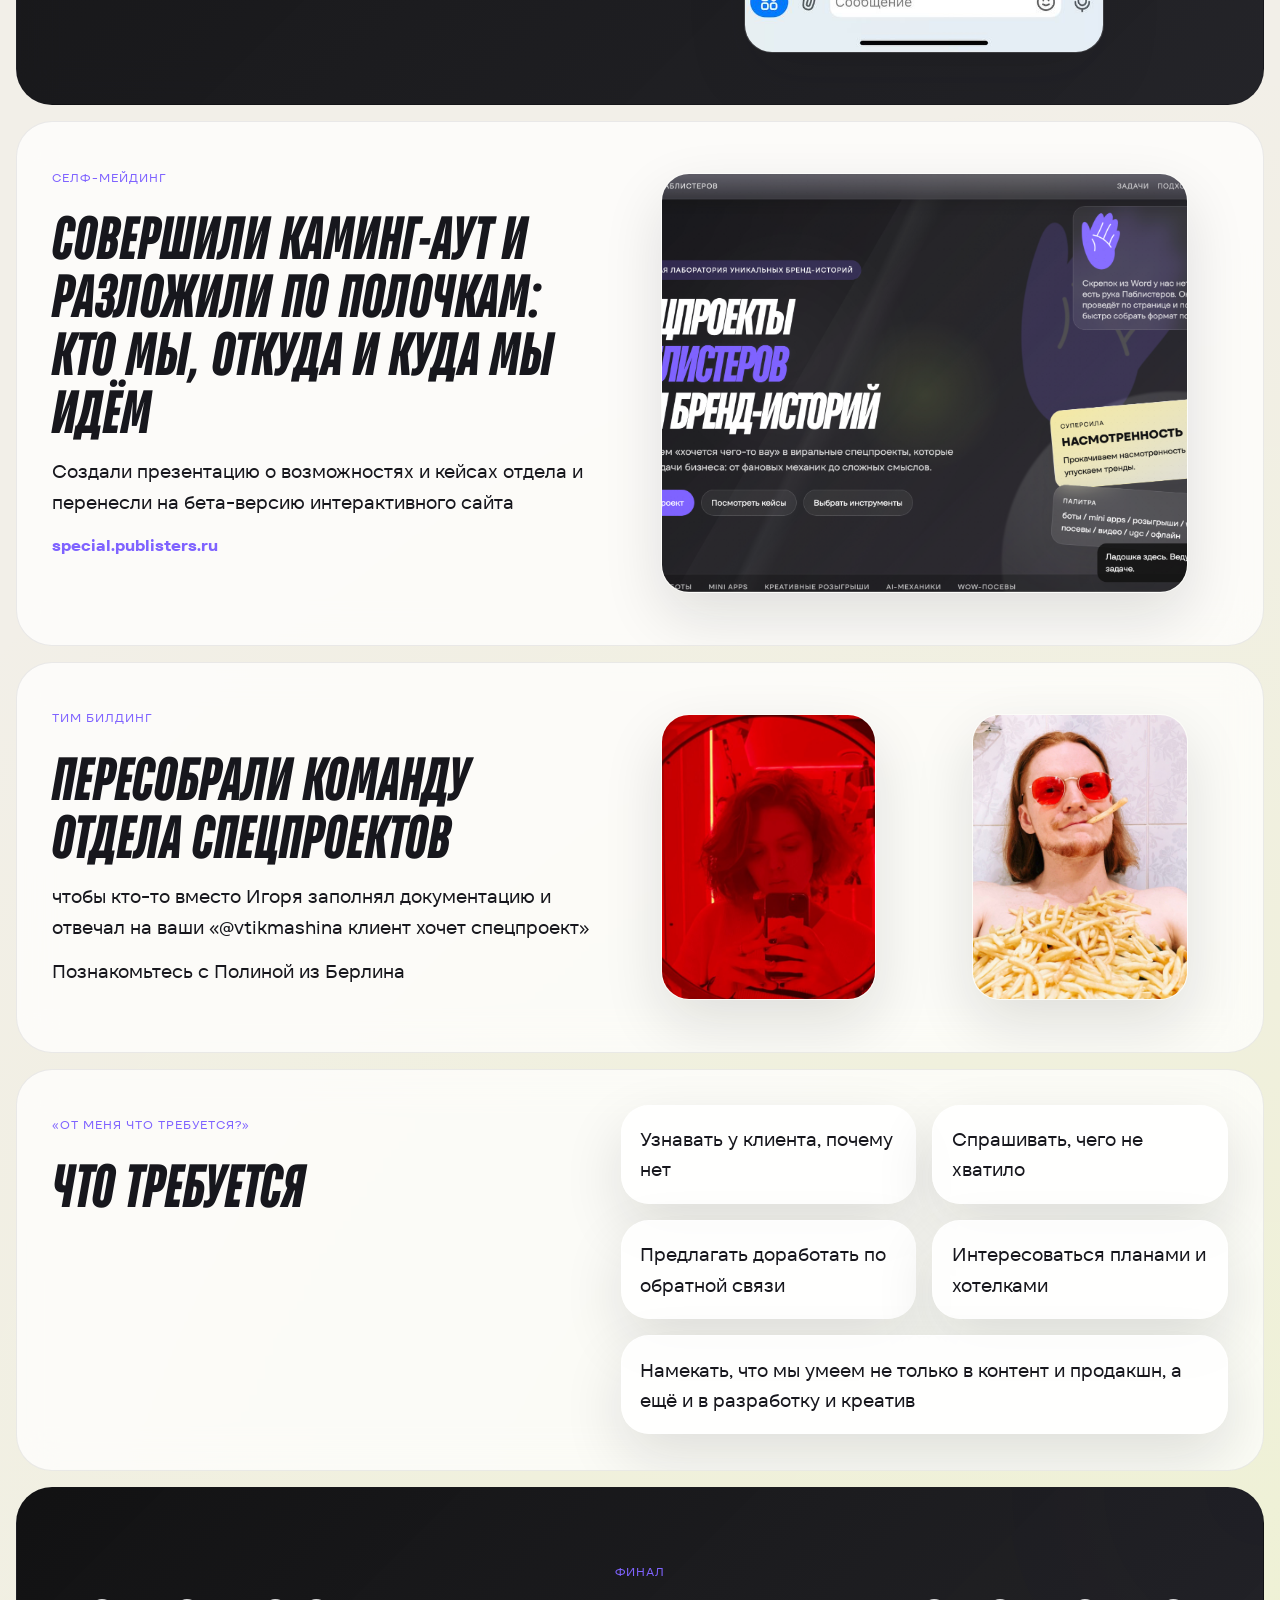
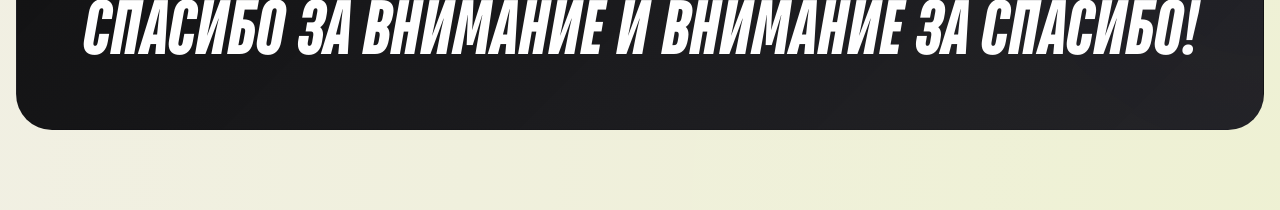
==== commit dfdae359: "Constrain vibecoding headline wrapping" ====
--- a/report/q1/index.html
+++ b/report/q1/index.html
@@ -4,7 +4,7 @@
     <meta charset="UTF-8" />
     <meta name="viewport" content="width=device-width, initial-scale=1.0" />
     <title>Спецпроекты Паблистеров — Отчёт Q1 2026</title>
-    <link rel="stylesheet" href="./styles.css?v=20260414-1519" />
+    <link rel="stylesheet" href="./styles.css?v=20260414-1532" />
   </head>
   <body>
     <div class="noise"></div>
@@ -151,7 +151,14 @@
         <div class="story-section__intro">
           <div class="section-head">
             <p class="section-head__eyebrow">Вайбкодинг</p>
-            <h2>Научились создавать интерактивные посты с кнопками и игры в мини-аппах без привлечения подрядчиков</h2>
+            <h2>
+              Научились создавать<br />
+              интерактивные посты с<br />
+              кнопками и игры<br />
+              в мини-аппах без<br />
+              привлечения<br />
+              подрядчиков
+            </h2>
           </div>
           <div class="story-copy">
             <p>Это открывает доступ к огромному количеству уникальных механик и сверхмаржинальных интеграций</p>
--- a/report/q1/styles.css
+++ b/report/q1/styles.css
@@ -483,7 +483,9 @@
 }
 
 #vibecoding .section-head h2 {
-  max-width: 11ch;
+  max-width: none;
+  font-size: clamp(1.7rem, 3vw, 2.7rem);
+  line-height: 0.98;
 }
 
 #open-call {
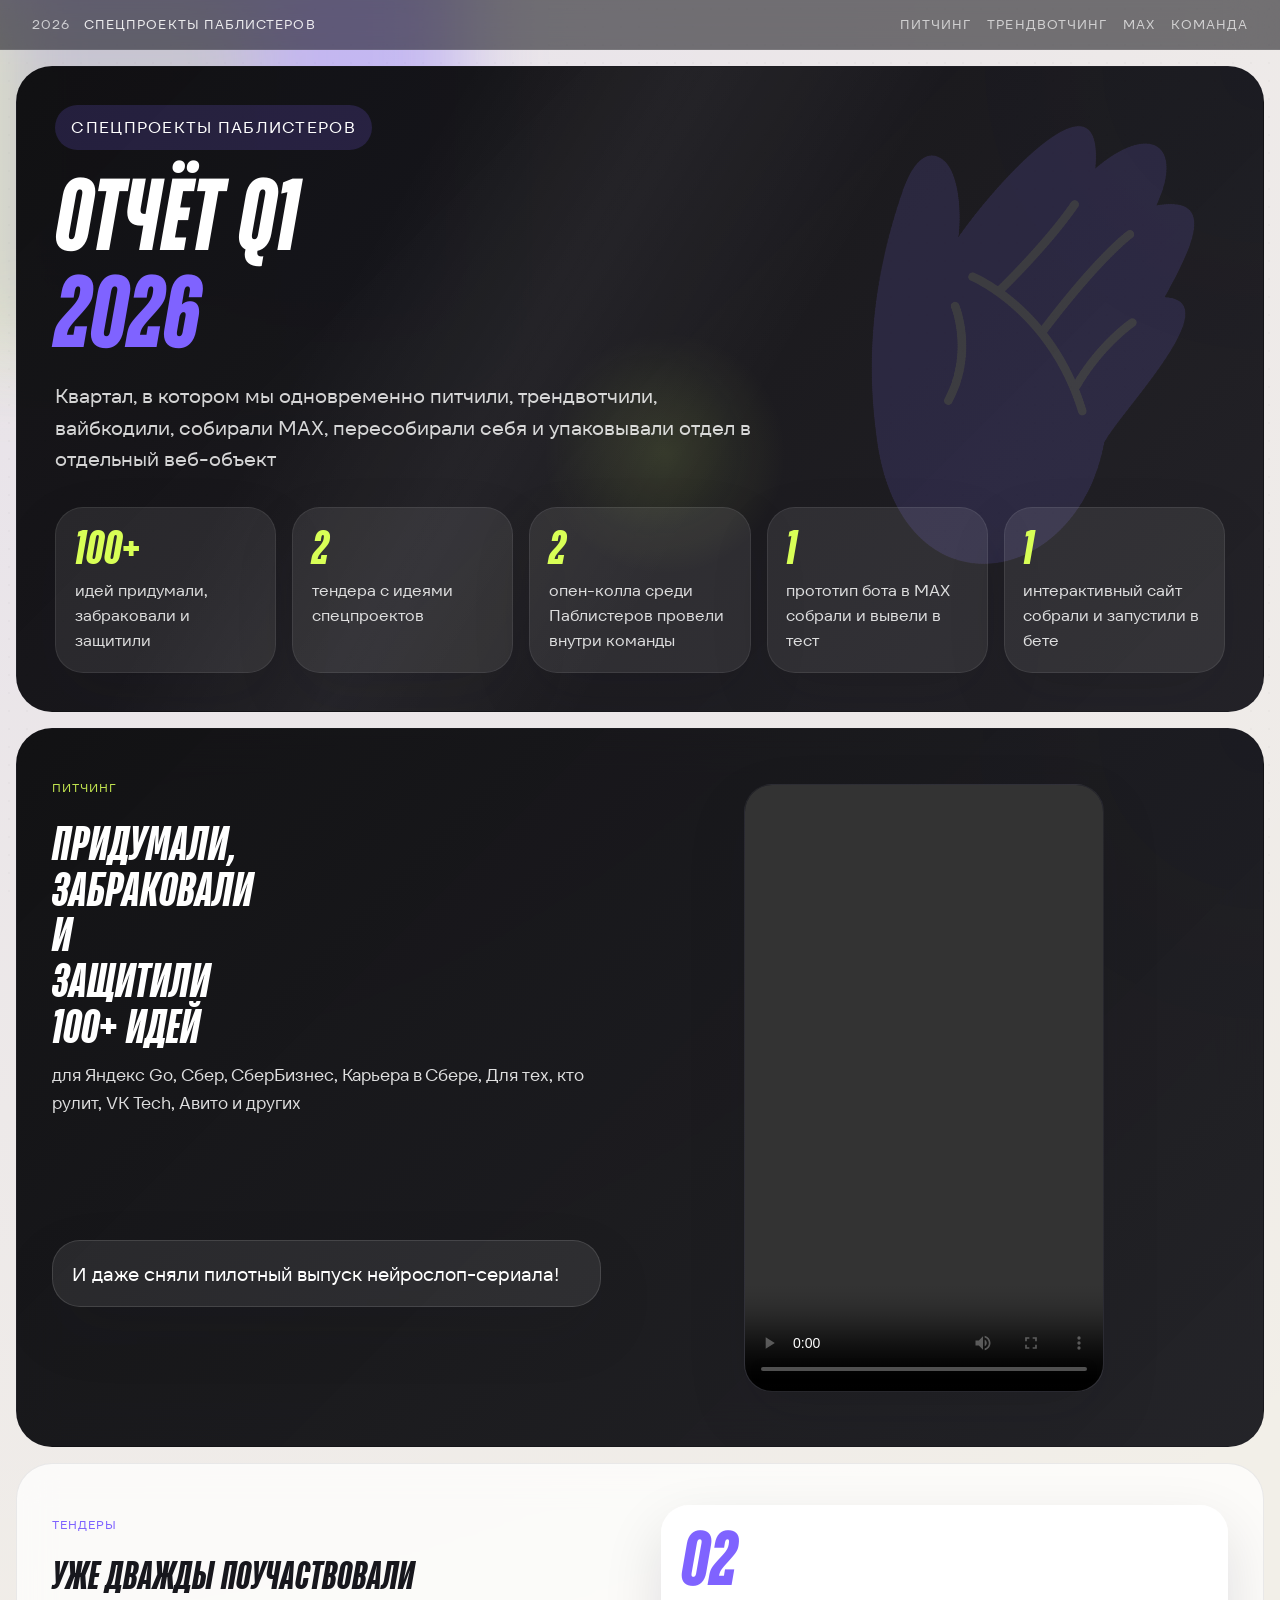
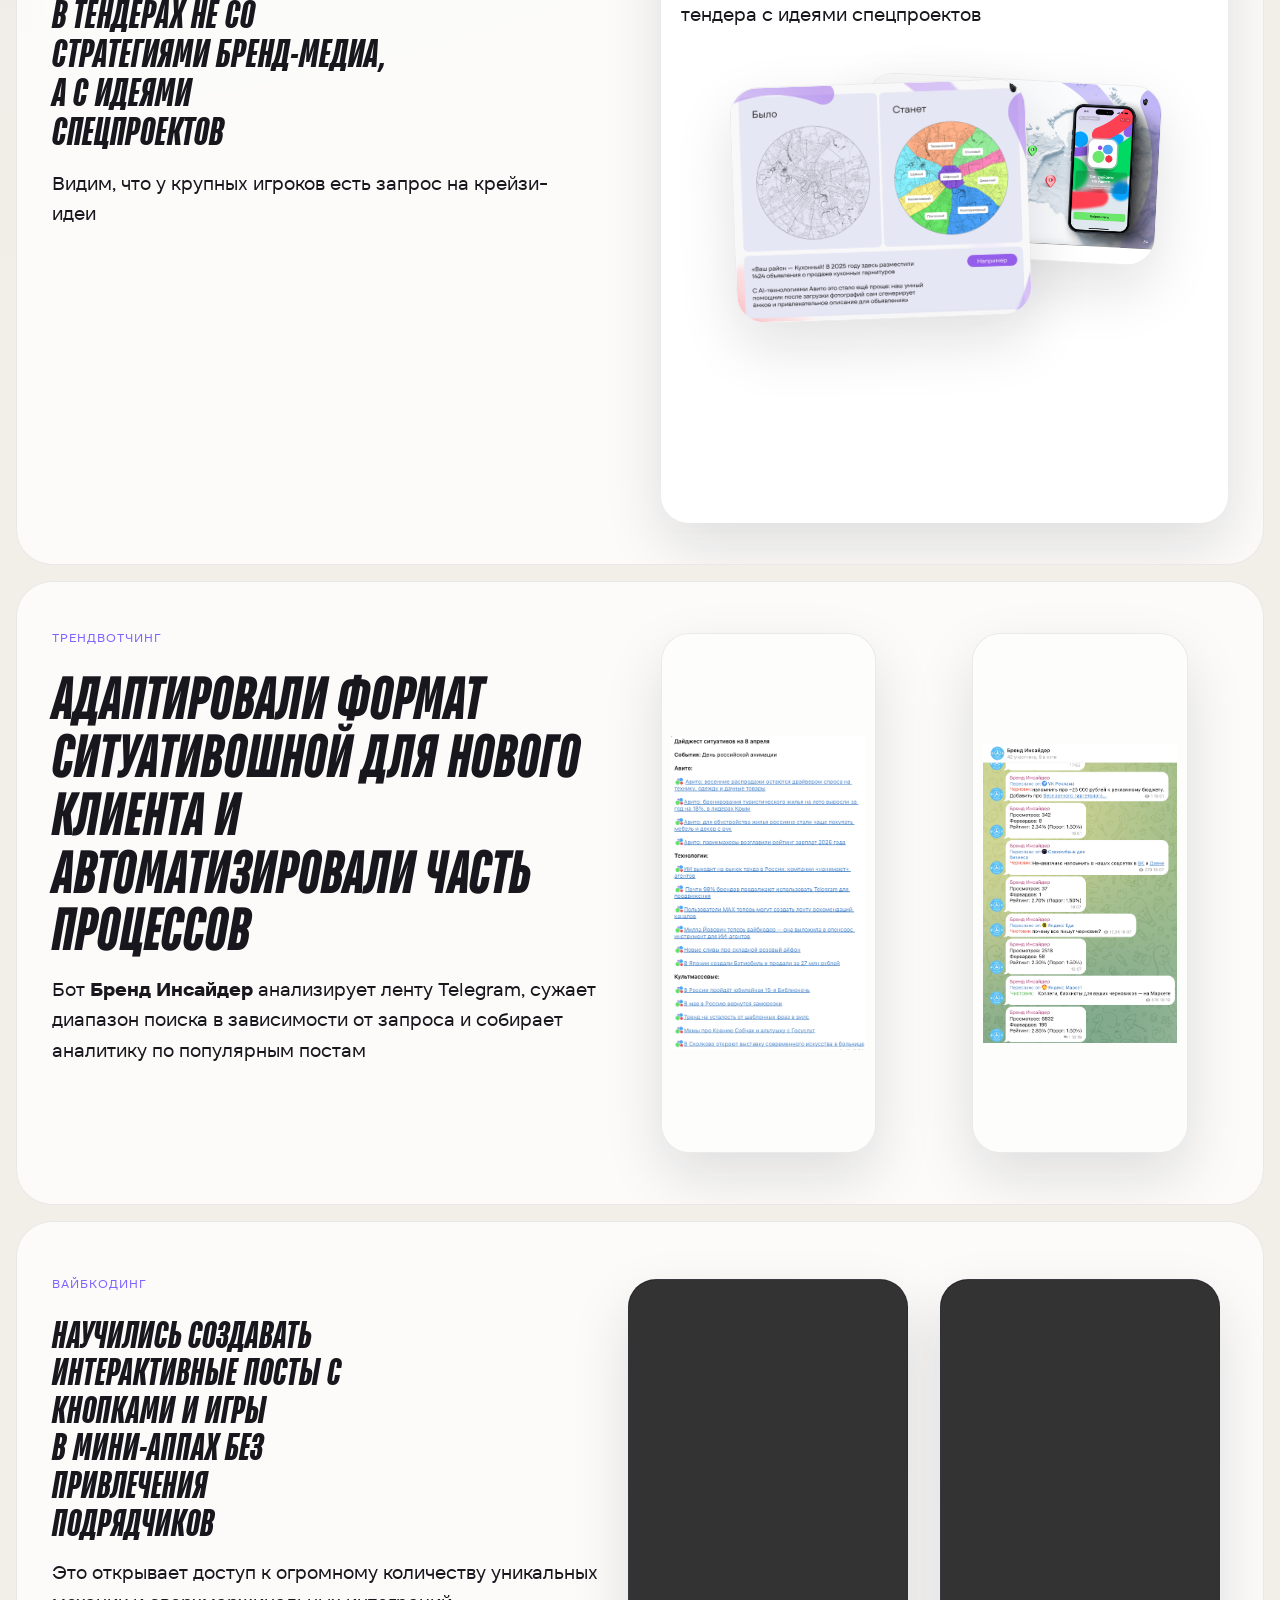
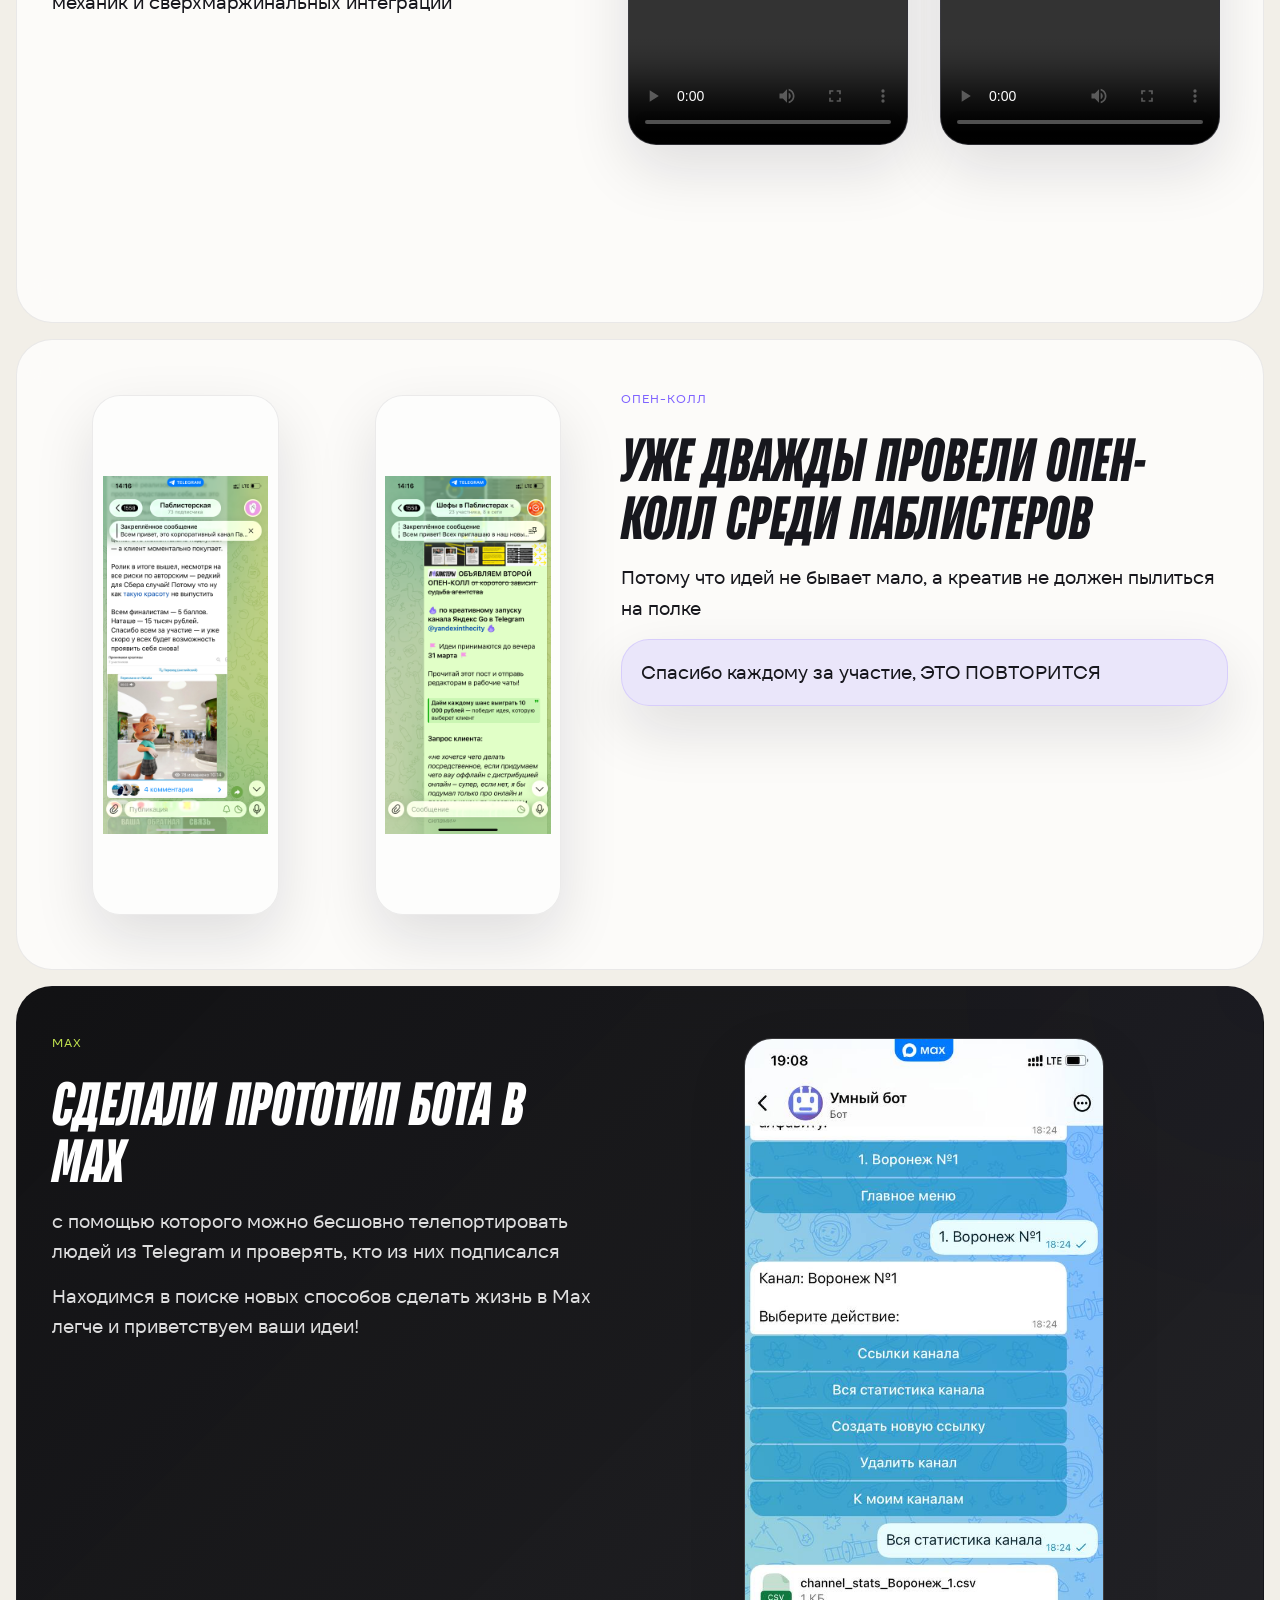
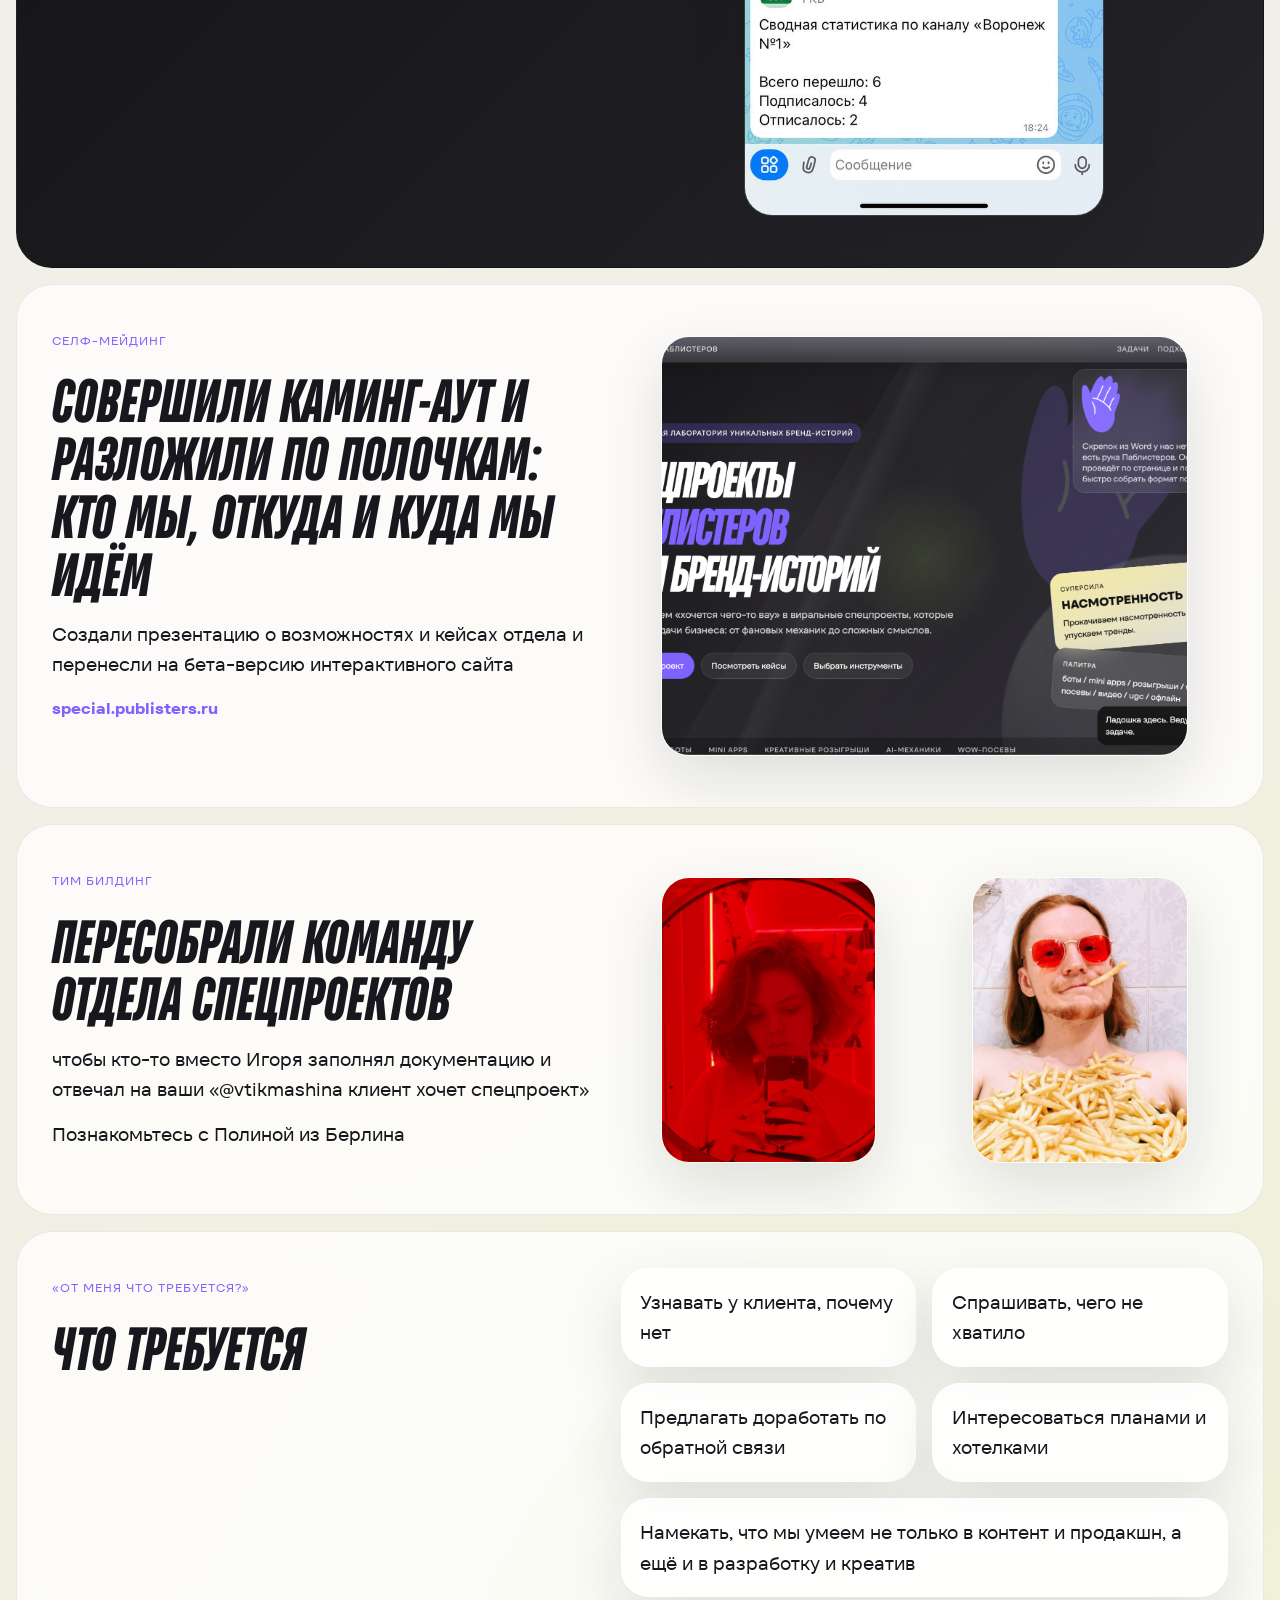
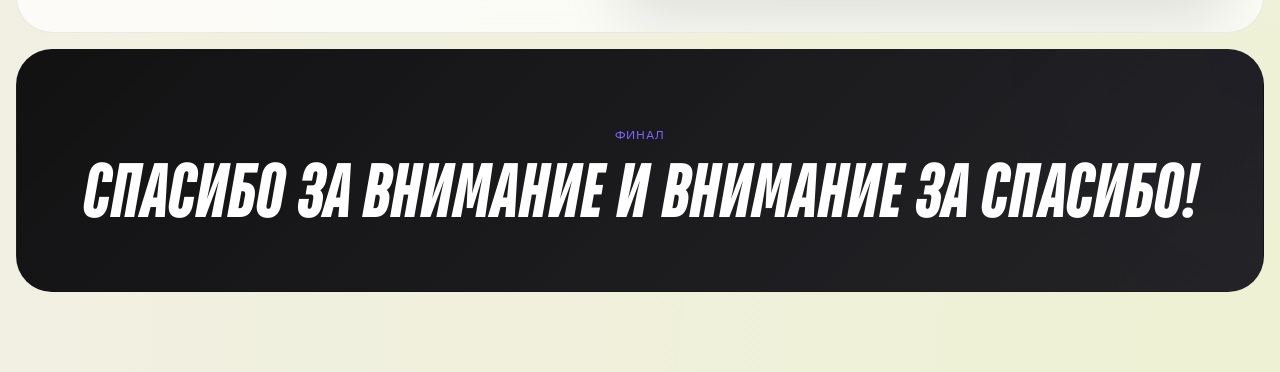
==== commit 35f06a61: "Reverse open-call layout with Telegram screenshots" ====
--- a/report/q1/index.html
+++ b/report/q1/index.html
@@ -4,7 +4,7 @@
     <meta charset="UTF-8" />
     <meta name="viewport" content="width=device-width, initial-scale=1.0" />
     <title>Спецпроекты Паблистеров — Отчёт Q1 2026</title>
-    <link rel="stylesheet" href="./styles.css?v=20260414-1532" />
+    <link rel="stylesheet" href="./styles.css?v=20260414-1544" />
   </head>
   <body>
     <div class="noise"></div>
@@ -180,6 +180,15 @@
       </section>
 
       <section class="story-section reveal" id="open-call">
+        <div class="story-media story-media--pair open-call-media">
+          <figure class="visual-card visual-card--soft visual-card--contain">
+            <img src="./assets/open-call-1.png" alt="Скриншот опен-колла в Telegram" />
+          </figure>
+          <figure class="visual-card visual-card--soft visual-card--contain">
+            <img src="./assets/open-call-2.png" alt="Скриншот анонса второго опен-колла в Telegram" />
+          </figure>
+        </div>
+
         <div class="story-section__intro">
           <div class="section-head">
             <p class="section-head__eyebrow">Опен-колл</p>
--- a/report/q1/styles.css
+++ b/report/q1/styles.css
@@ -489,13 +489,25 @@
 }
 
 #open-call {
-  min-height: min(52svh, 520px);
-  grid-template-columns: 1fr;
+  min-height: min(70svh, 700px);
+  grid-template-columns: minmax(360px, 0.95fr) minmax(0, 1.05fr);
   align-items: start;
+  padding-top: clamp(1.8rem, 3vw, 2.4rem);
+  padding-bottom: clamp(1.8rem, 3vw, 2.4rem);
 }
 
 #open-call .story-section__intro {
-  max-width: 900px;
+  max-width: 760px;
+  order: 2;
+}
+
+.open-call-media {
+  order: 1;
+  align-items: start;
+}
+
+.open-call-media .visual-card {
+  min-height: 520px;
 }
 
 .story-media--tenders {
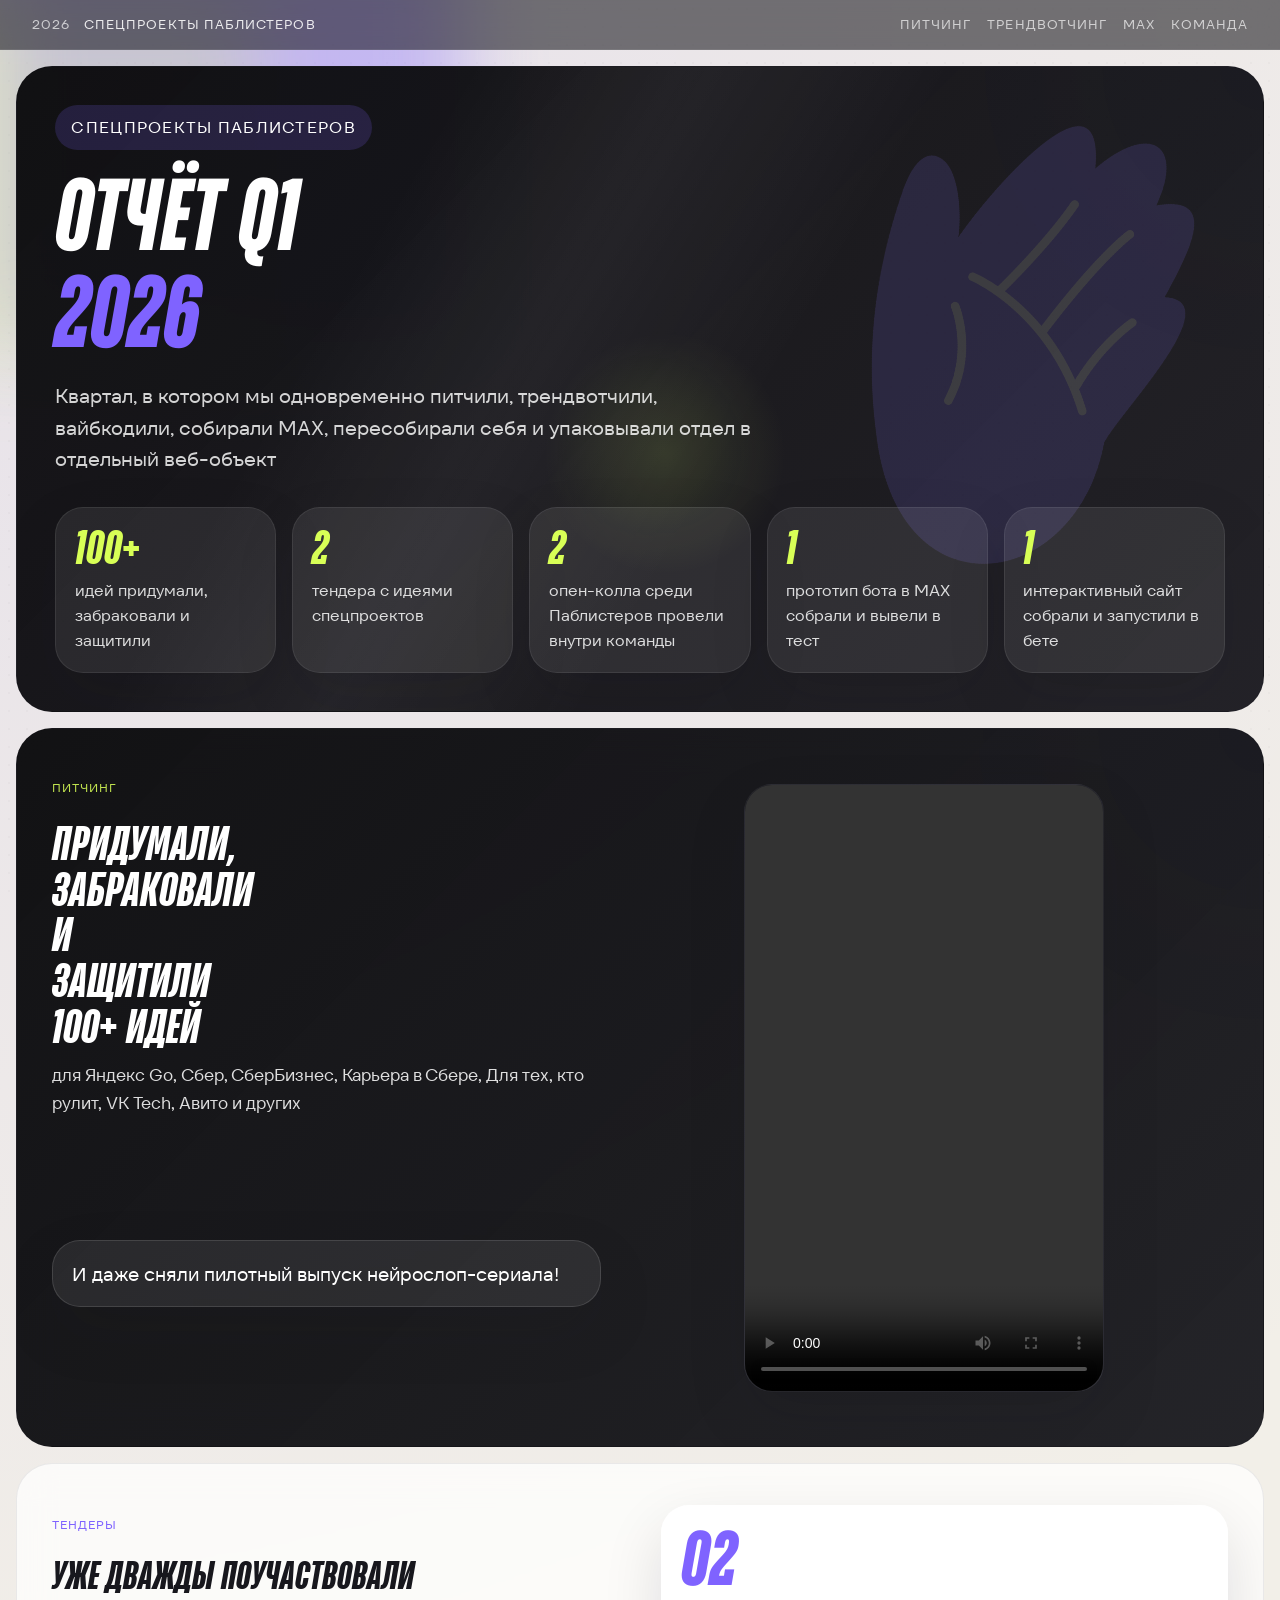
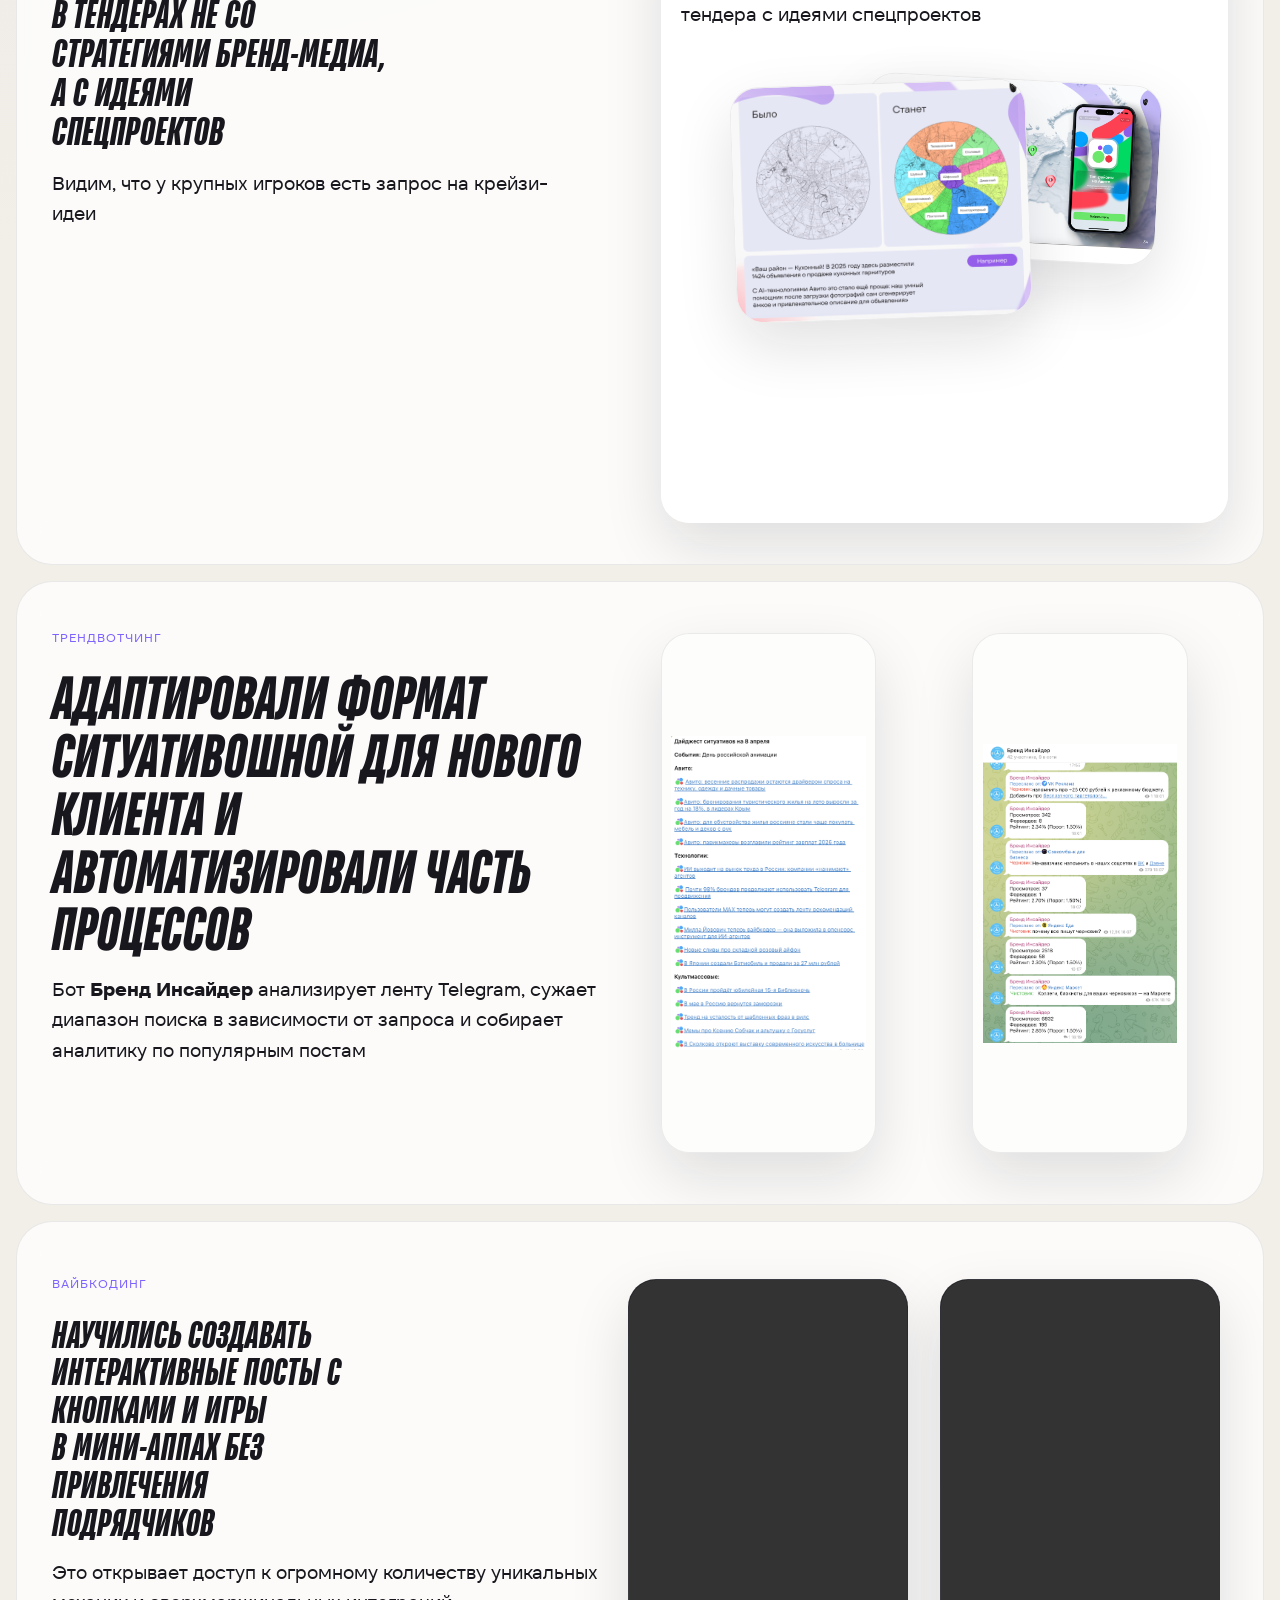
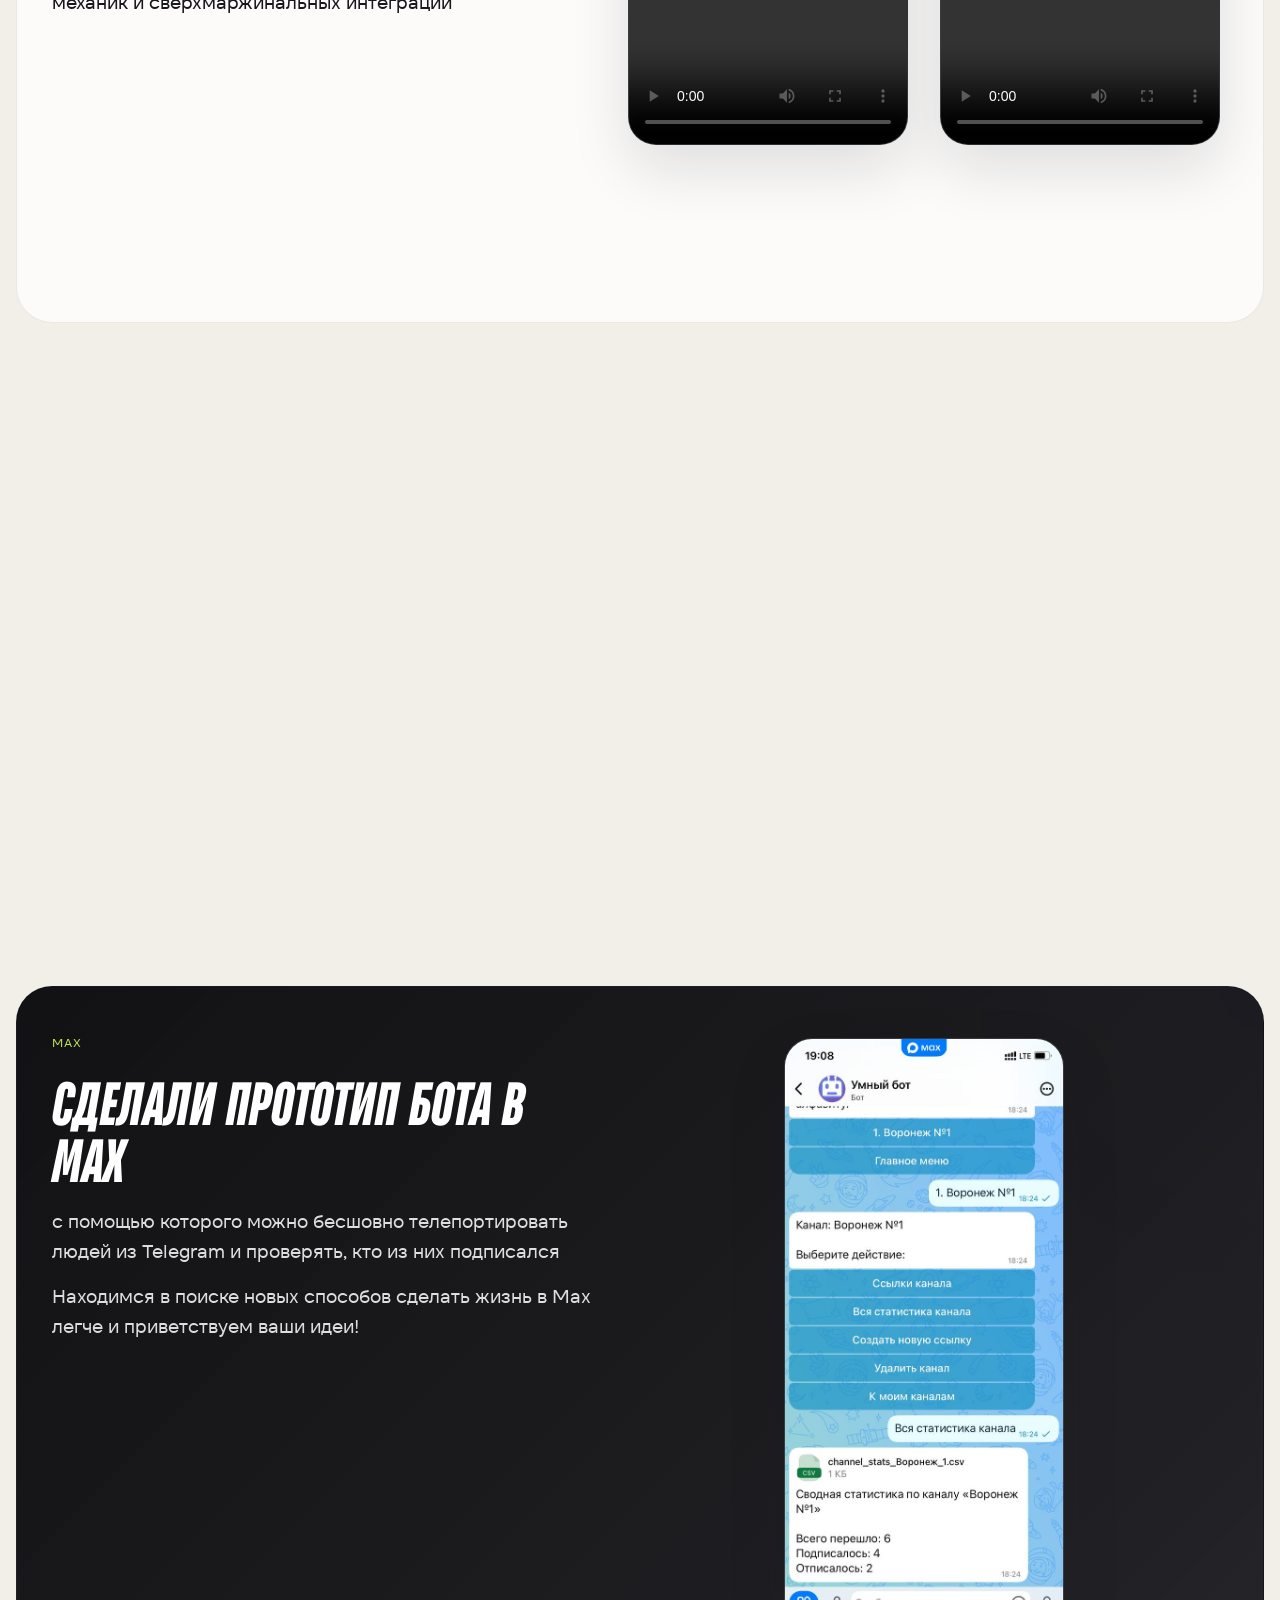
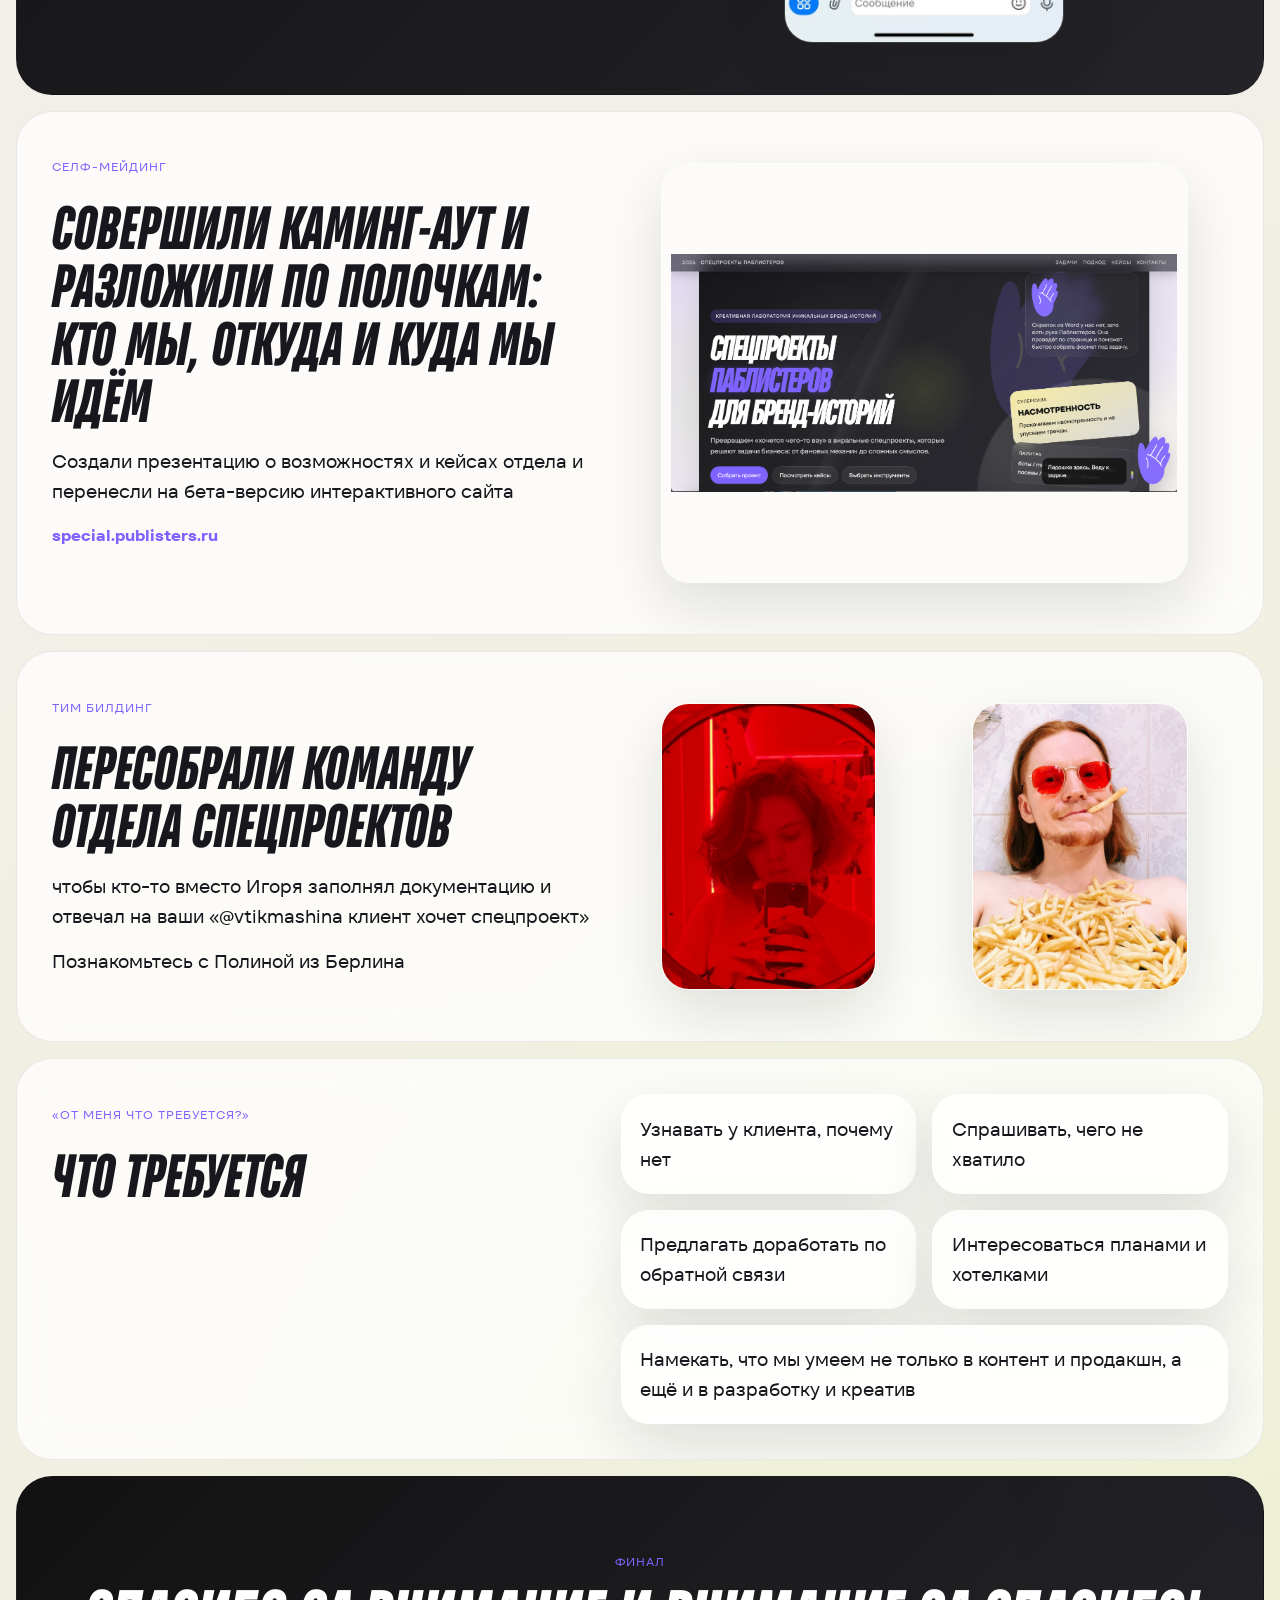
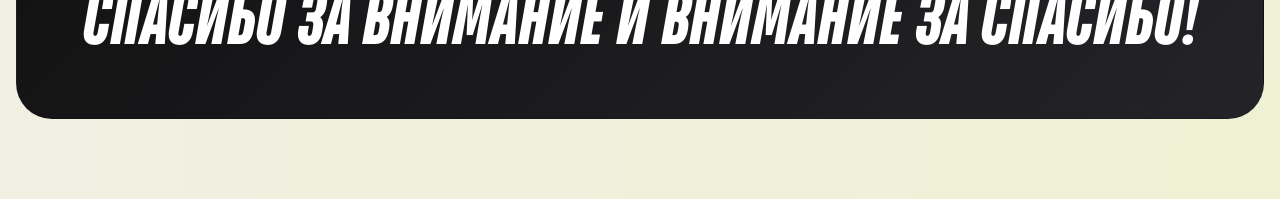
==== commit 4abea030: "Update self-making site screenshot" ====
--- a/report/q1/index.html
+++ b/report/q1/index.html
@@ -4,7 +4,7 @@
     <meta charset="UTF-8" />
     <meta name="viewport" content="width=device-width, initial-scale=1.0" />
     <title>Спецпроекты Паблистеров — Отчёт Q1 2026</title>
-    <link rel="stylesheet" href="./styles.css?v=20260414-1544" />
+    <link rel="stylesheet" href="./styles.css?v=20260414-1604" />
   </head>
   <body>
     <div class="noise"></div>
@@ -237,8 +237,8 @@
         </div>
 
         <div class="story-media">
-          <figure class="visual-card visual-card--wide">
-            <img src="./assets/image6.png" alt="Бета-версия сайта special.publisters.ru" />
+          <figure class="visual-card visual-card--wide visual-card--contain">
+            <img src="./assets/self-making-site.png" alt="Сайт special.publisters.ru" />
           </figure>
         </div>
       </section>
--- a/report/q1/styles.css
+++ b/report/q1/styles.css
@@ -590,6 +590,10 @@
   max-width: 360px;
 }
 
+#max .visual-card--phone {
+  max-width: 280px;
+}
+
 .visual-card--wide {
   min-height: 420px;
 }
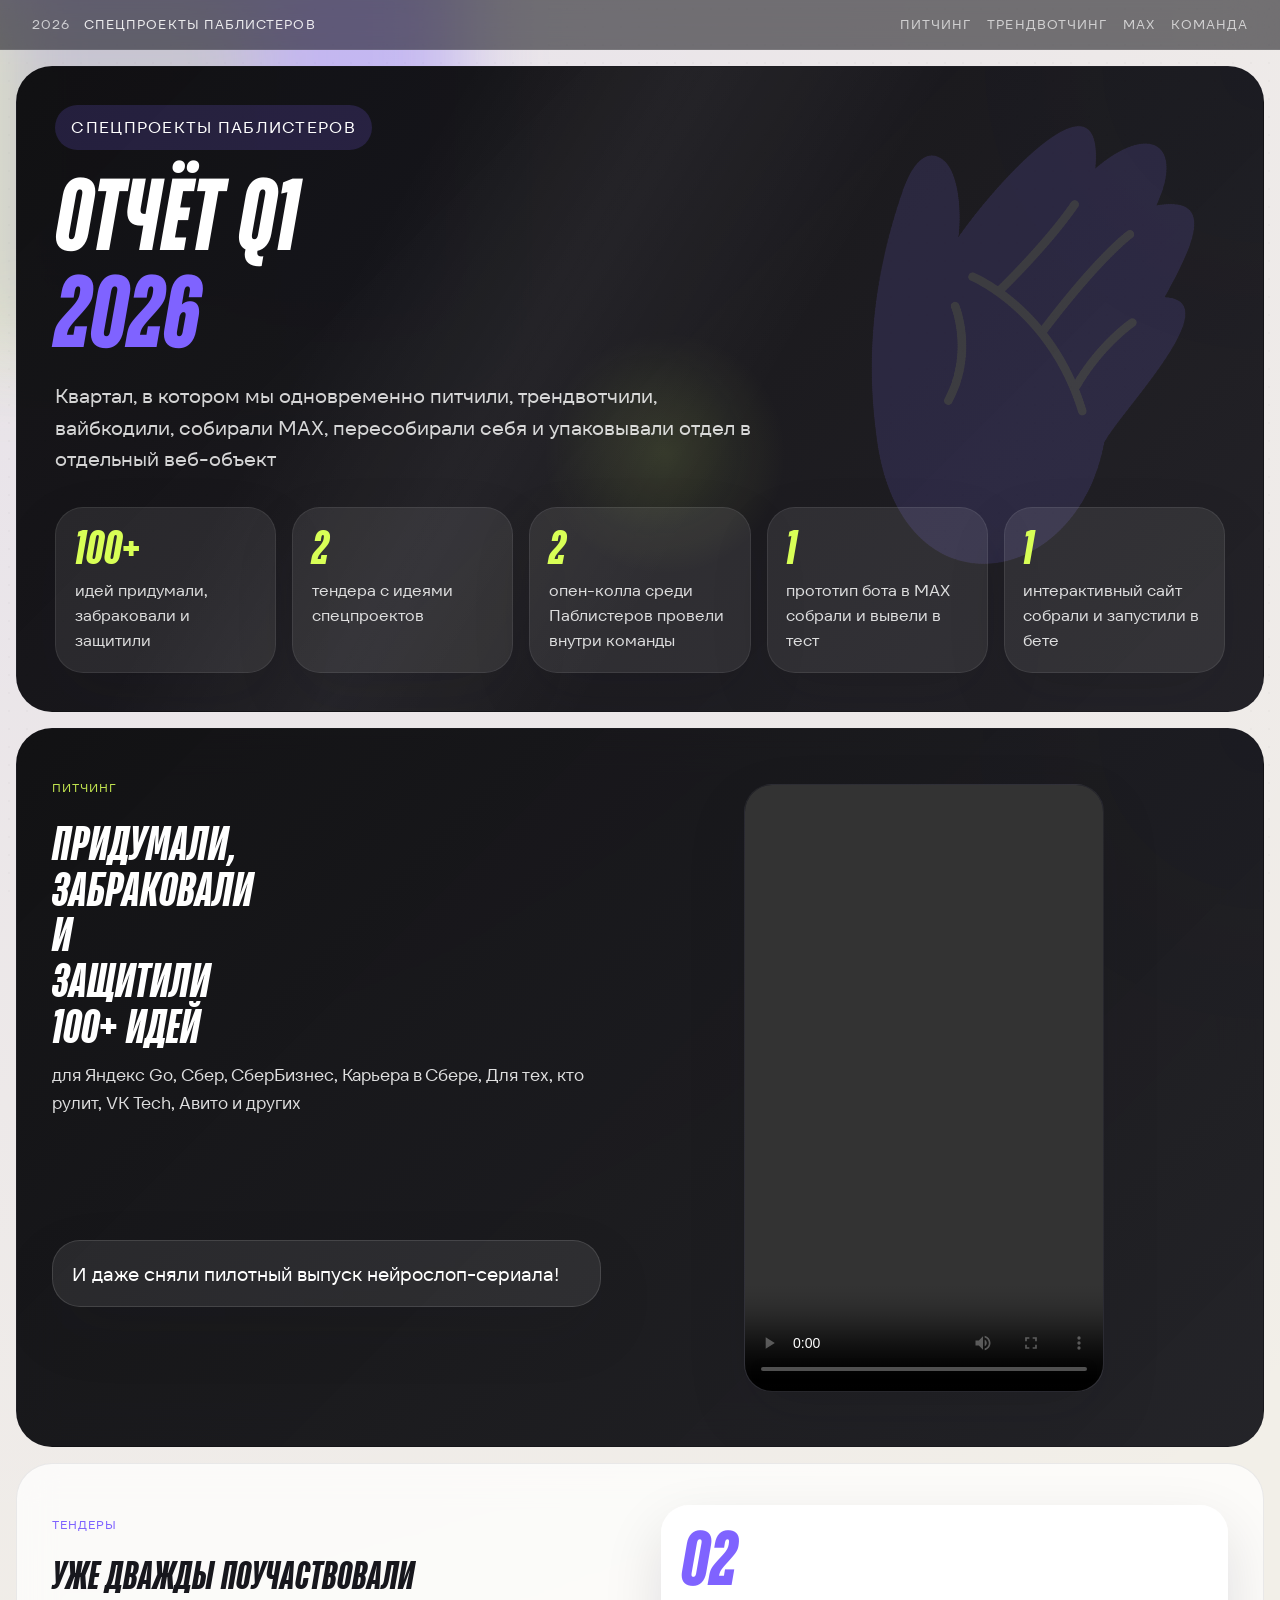
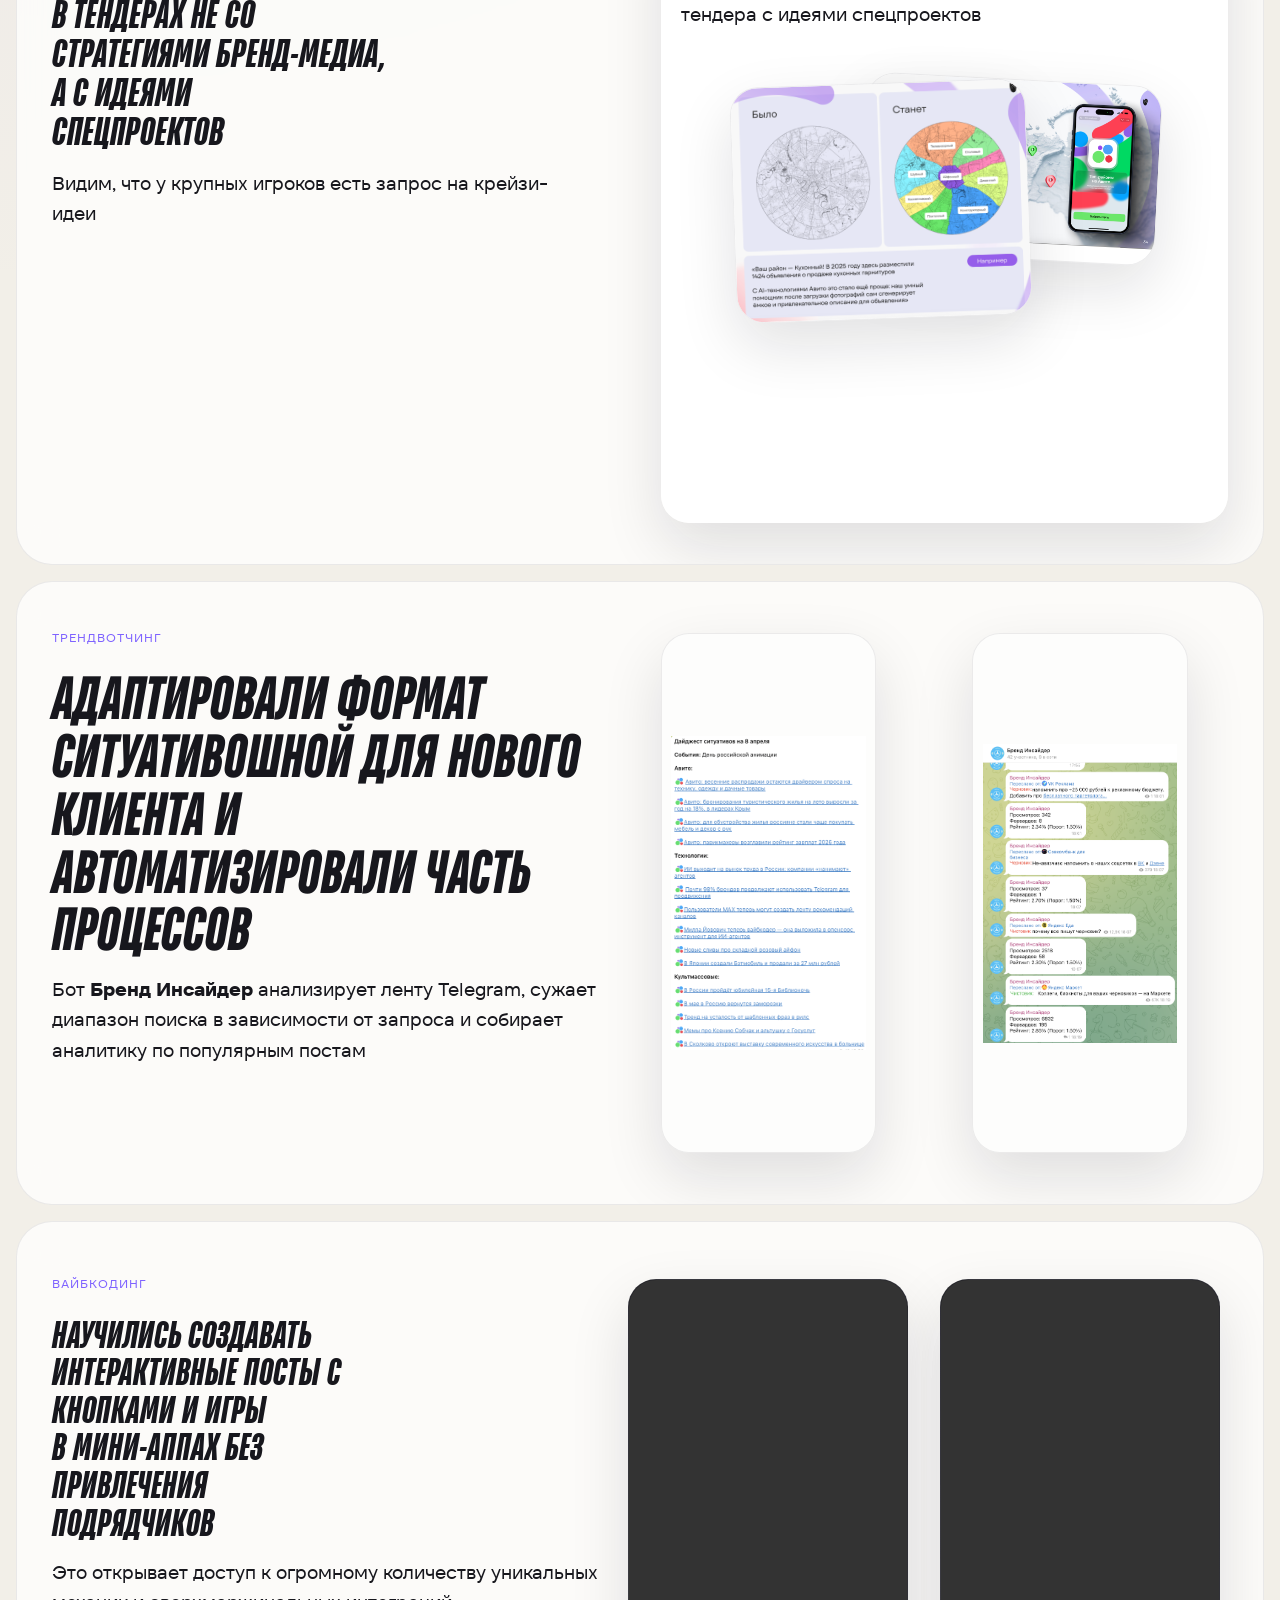
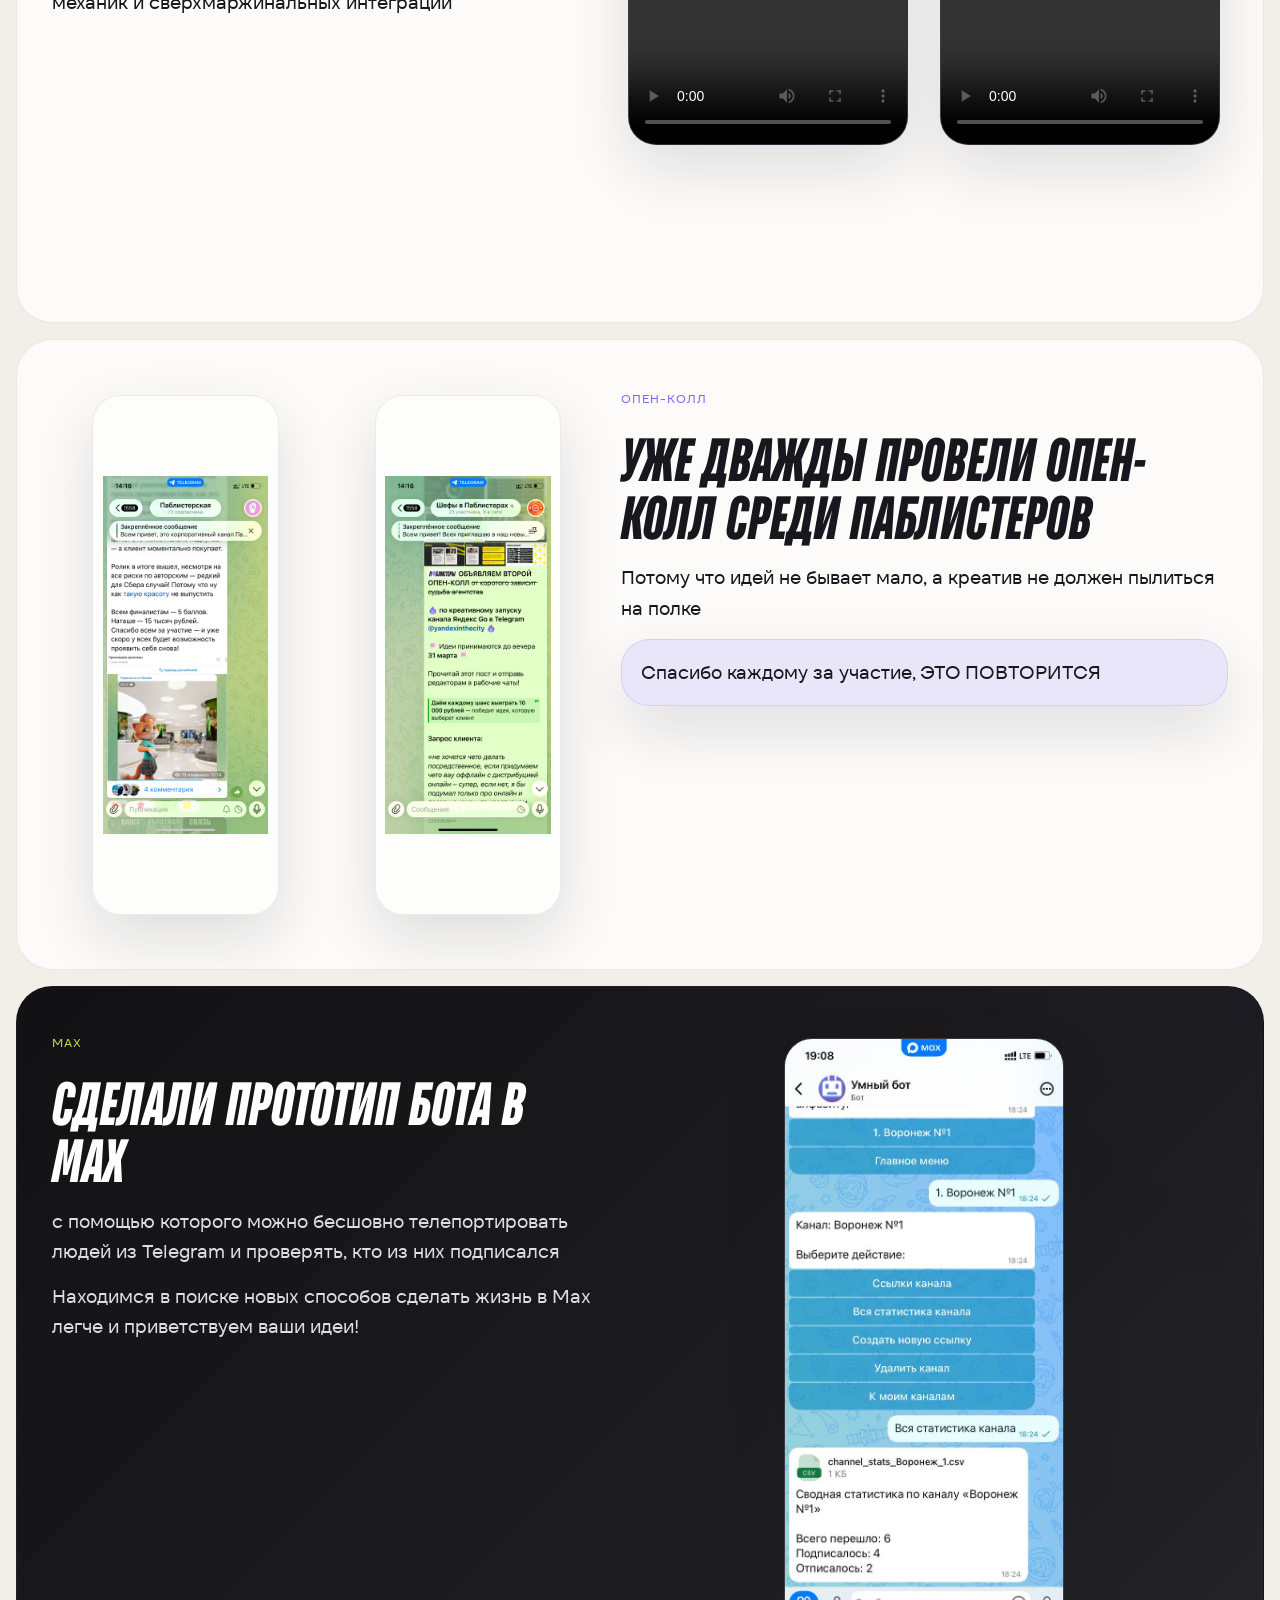
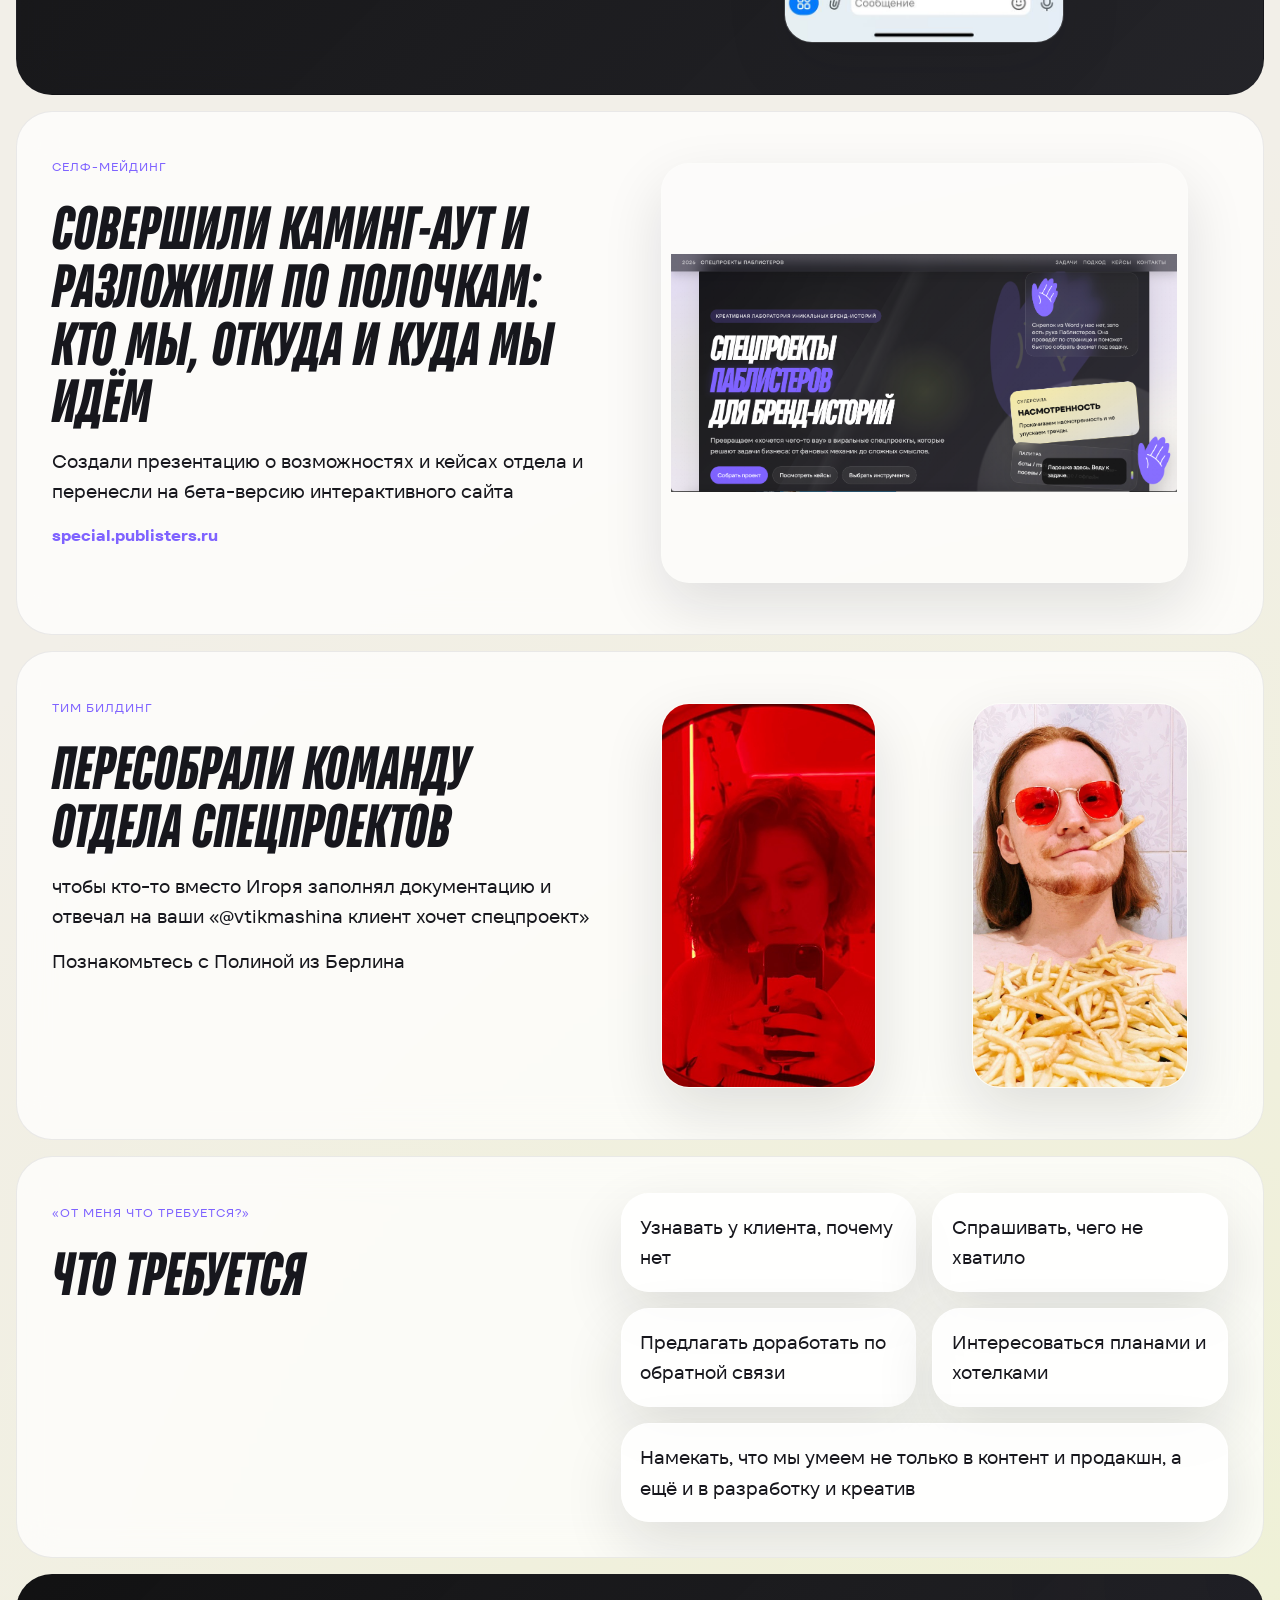
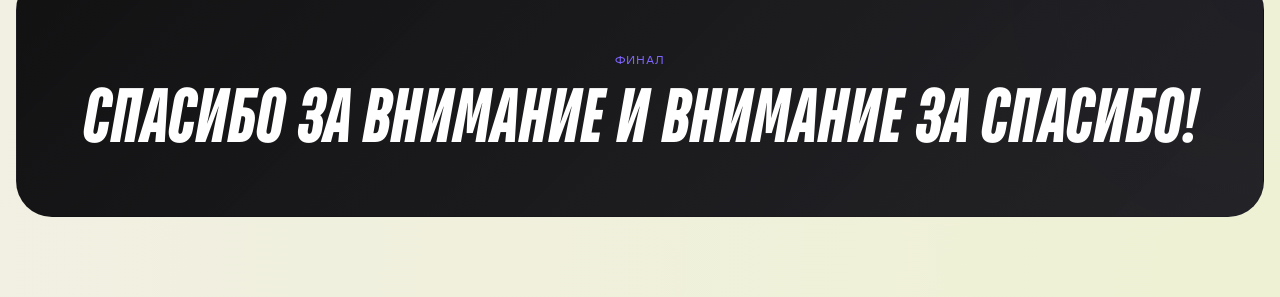
==== commit 822e1bdc: "Add team captions to team-building slide" ====
--- a/report/q1/index.html
+++ b/report/q1/index.html
@@ -259,9 +259,17 @@
         <div class="story-media story-media--pair">
           <figure class="visual-card">
             <img src="./assets/image1.jpg" alt="Полина" />
+            <figcaption class="photo-caption">
+              <strong>Полина из Берлина</strong>
+              <span>креатор, сценарист, копирайтер</span>
+            </figcaption>
           </figure>
           <figure class="visual-card">
             <img src="./assets/image8.jpg" alt="Команда" />
+            <figcaption class="photo-caption">
+              <strong>Тимофей Вахрушев</strong>
+              <span>теперь он лидирует спецы</span>
+            </figcaption>
           </figure>
         </div>
       </section>
--- a/report/q1/styles.css
+++ b/report/q1/styles.css
@@ -578,6 +578,24 @@
   object-fit: cover;
 }
 
+.photo-caption {
+  display: grid;
+  gap: 0.2rem;
+  padding: 0.9rem 1rem 1rem;
+  background: rgba(255, 255, 255, 0.82);
+  border-top: 1px solid rgba(23, 23, 29, 0.08);
+}
+
+.photo-caption strong {
+  font-size: 1rem;
+}
+
+.photo-caption span {
+  color: var(--muted);
+  font-size: 0.92rem;
+  line-height: 1.45;
+}
+
 .visual-card--contain img {
   object-fit: contain;
 }
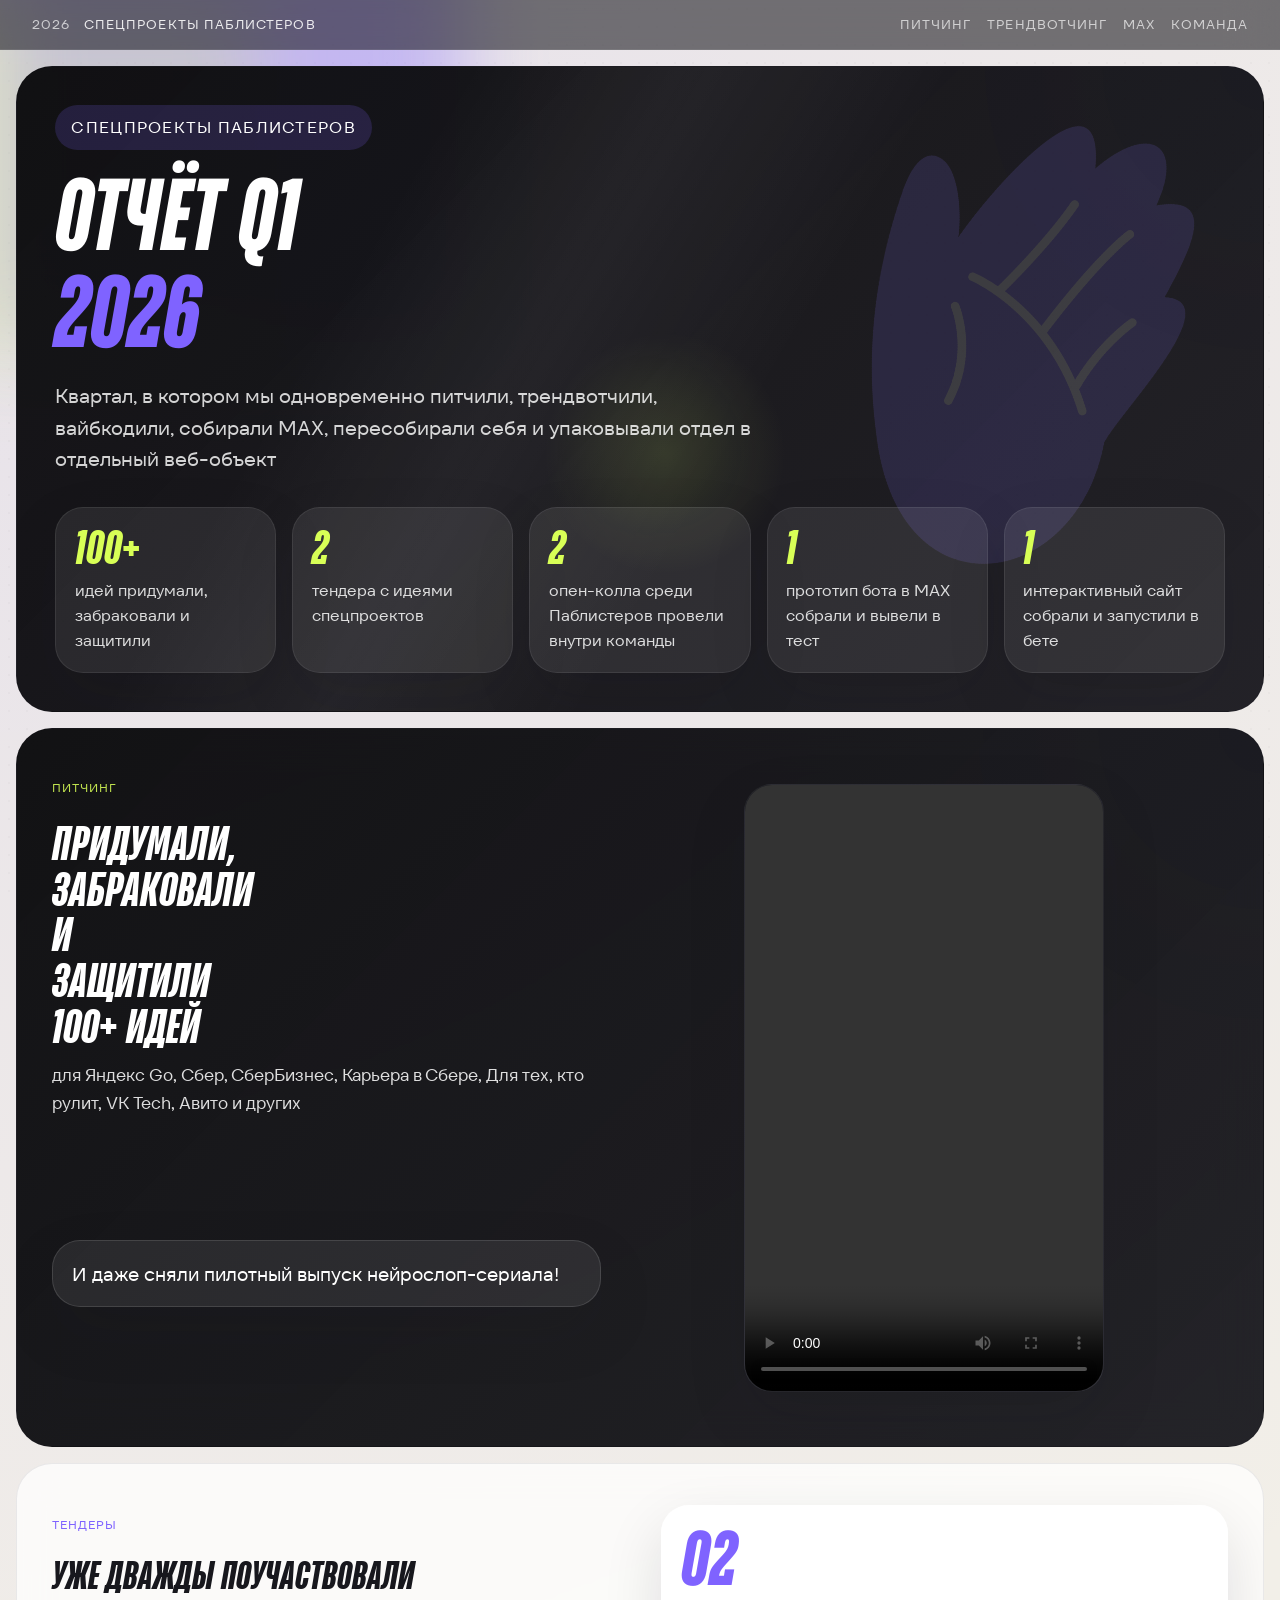
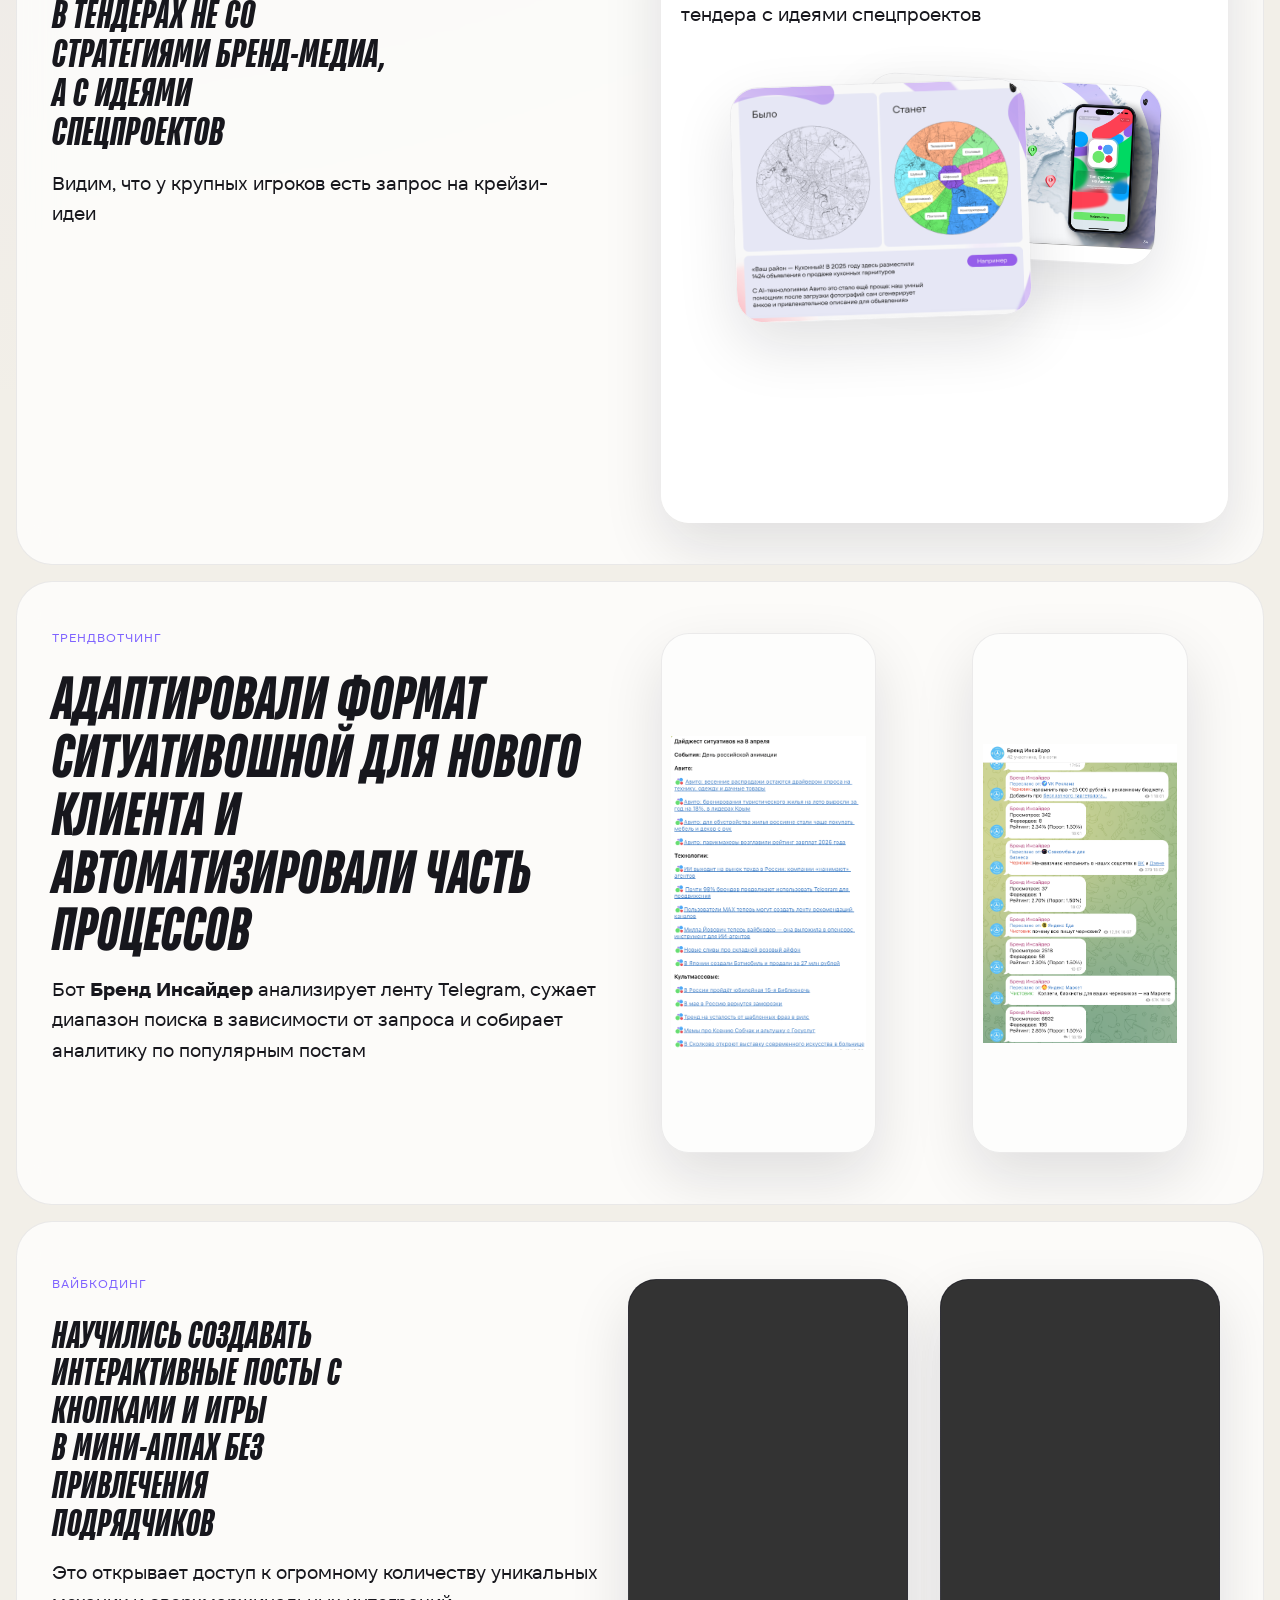
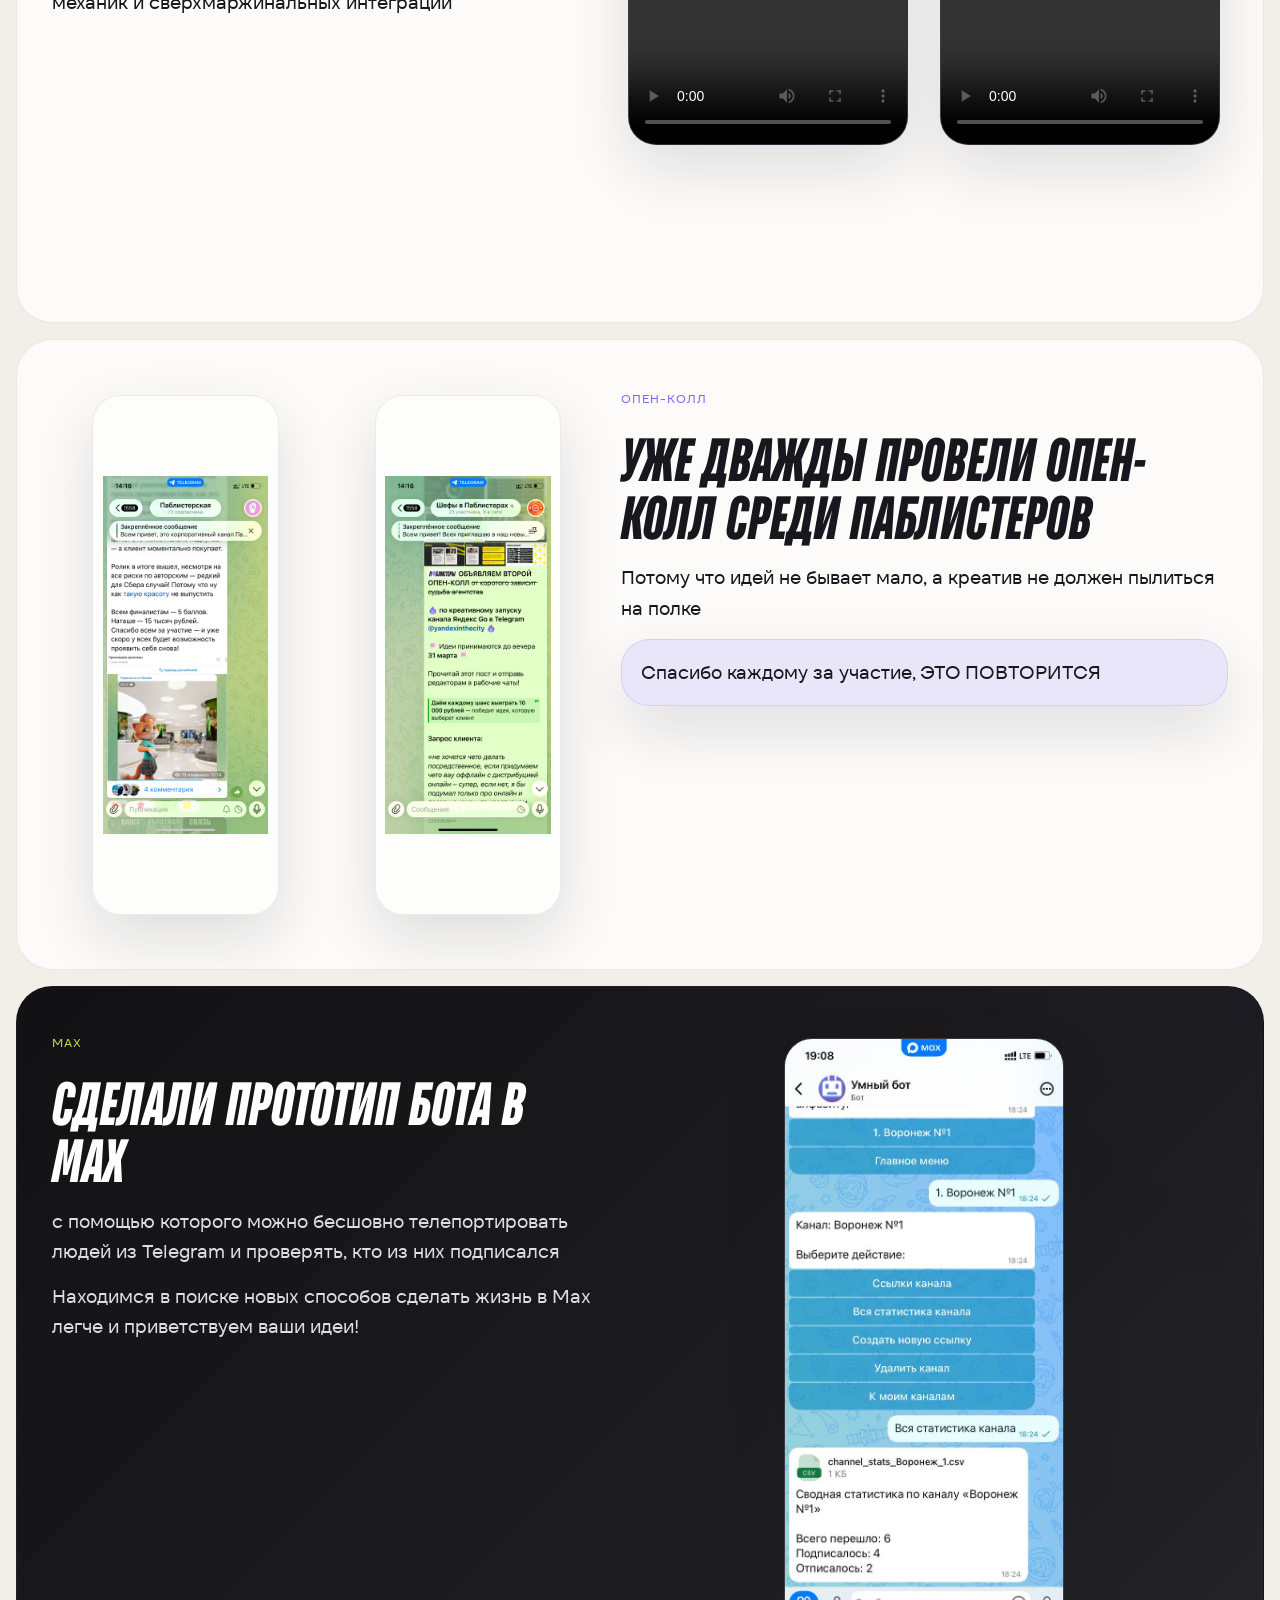
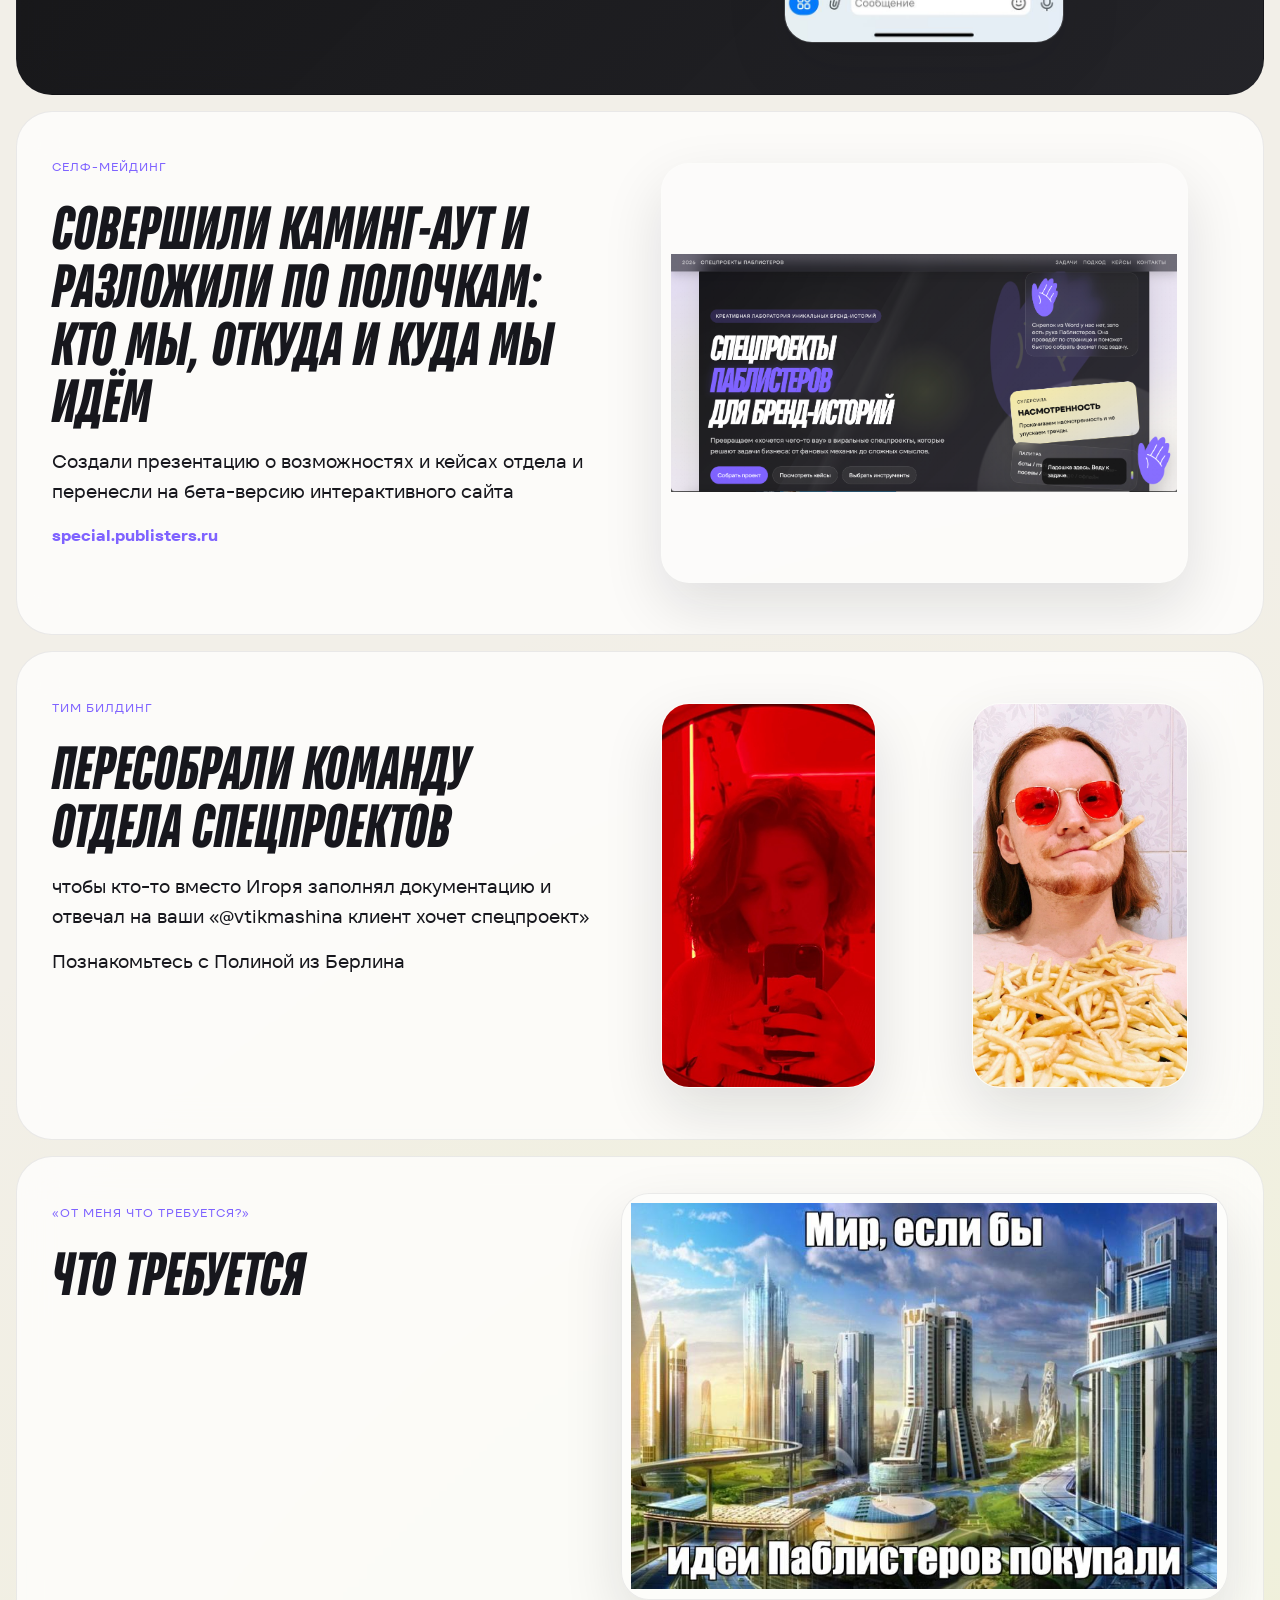
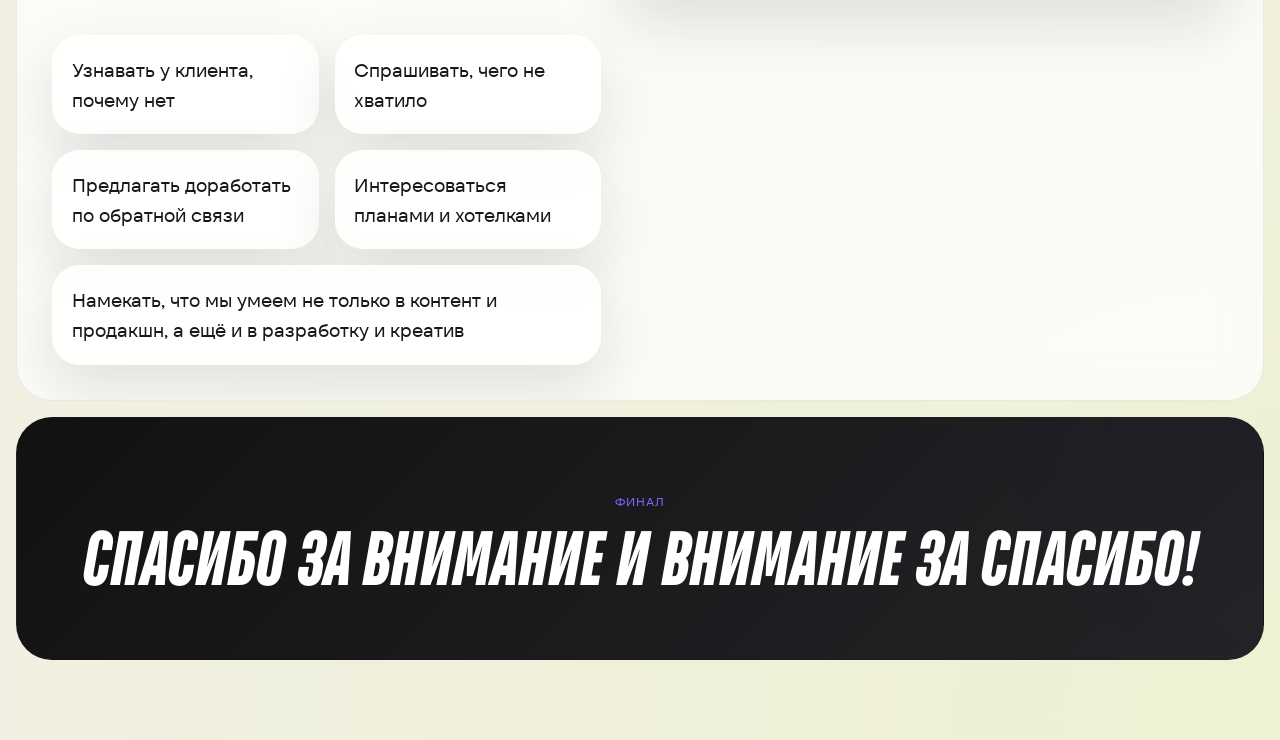
==== commit 99c7bfb4: "Add meme to what-required section" ====
--- a/report/q1/index.html
+++ b/report/q1/index.html
@@ -4,7 +4,7 @@
     <meta charset="UTF-8" />
     <meta name="viewport" content="width=device-width, initial-scale=1.0" />
     <title>Спецпроекты Паблистеров — Отчёт Q1 2026</title>
-    <link rel="stylesheet" href="./styles.css?v=20260414-1604" />
+    <link rel="stylesheet" href="./styles.css?v=20260414-1632" />
   </head>
   <body>
     <div class="noise"></div>
@@ -280,6 +280,10 @@
           <h2>Что требуется</h2>
         </div>
 
+        <figure class="visual-card visual-card--soft visual-card--contain requirement-meme">
+          <img src="./assets/what-required-meme.jpg" alt="Мир, если бы идеи Паблистеров покупали" />
+        </figure>
+
         <div class="checklist">
           <div class="checklist__item">Узнавать у клиента, почему нет</div>
           <div class="checklist__item">Спрашивать, чего не хватило</div>
--- a/report/q1/styles.css
+++ b/report/q1/styles.css
@@ -616,6 +616,12 @@
   min-height: 420px;
 }
 
+.requirement-meme {
+  margin: 0 0 1rem;
+  min-height: 320px;
+  max-height: 420px;
+}
+
 .quote-card,
 .mini-story,
 .checklist__item {
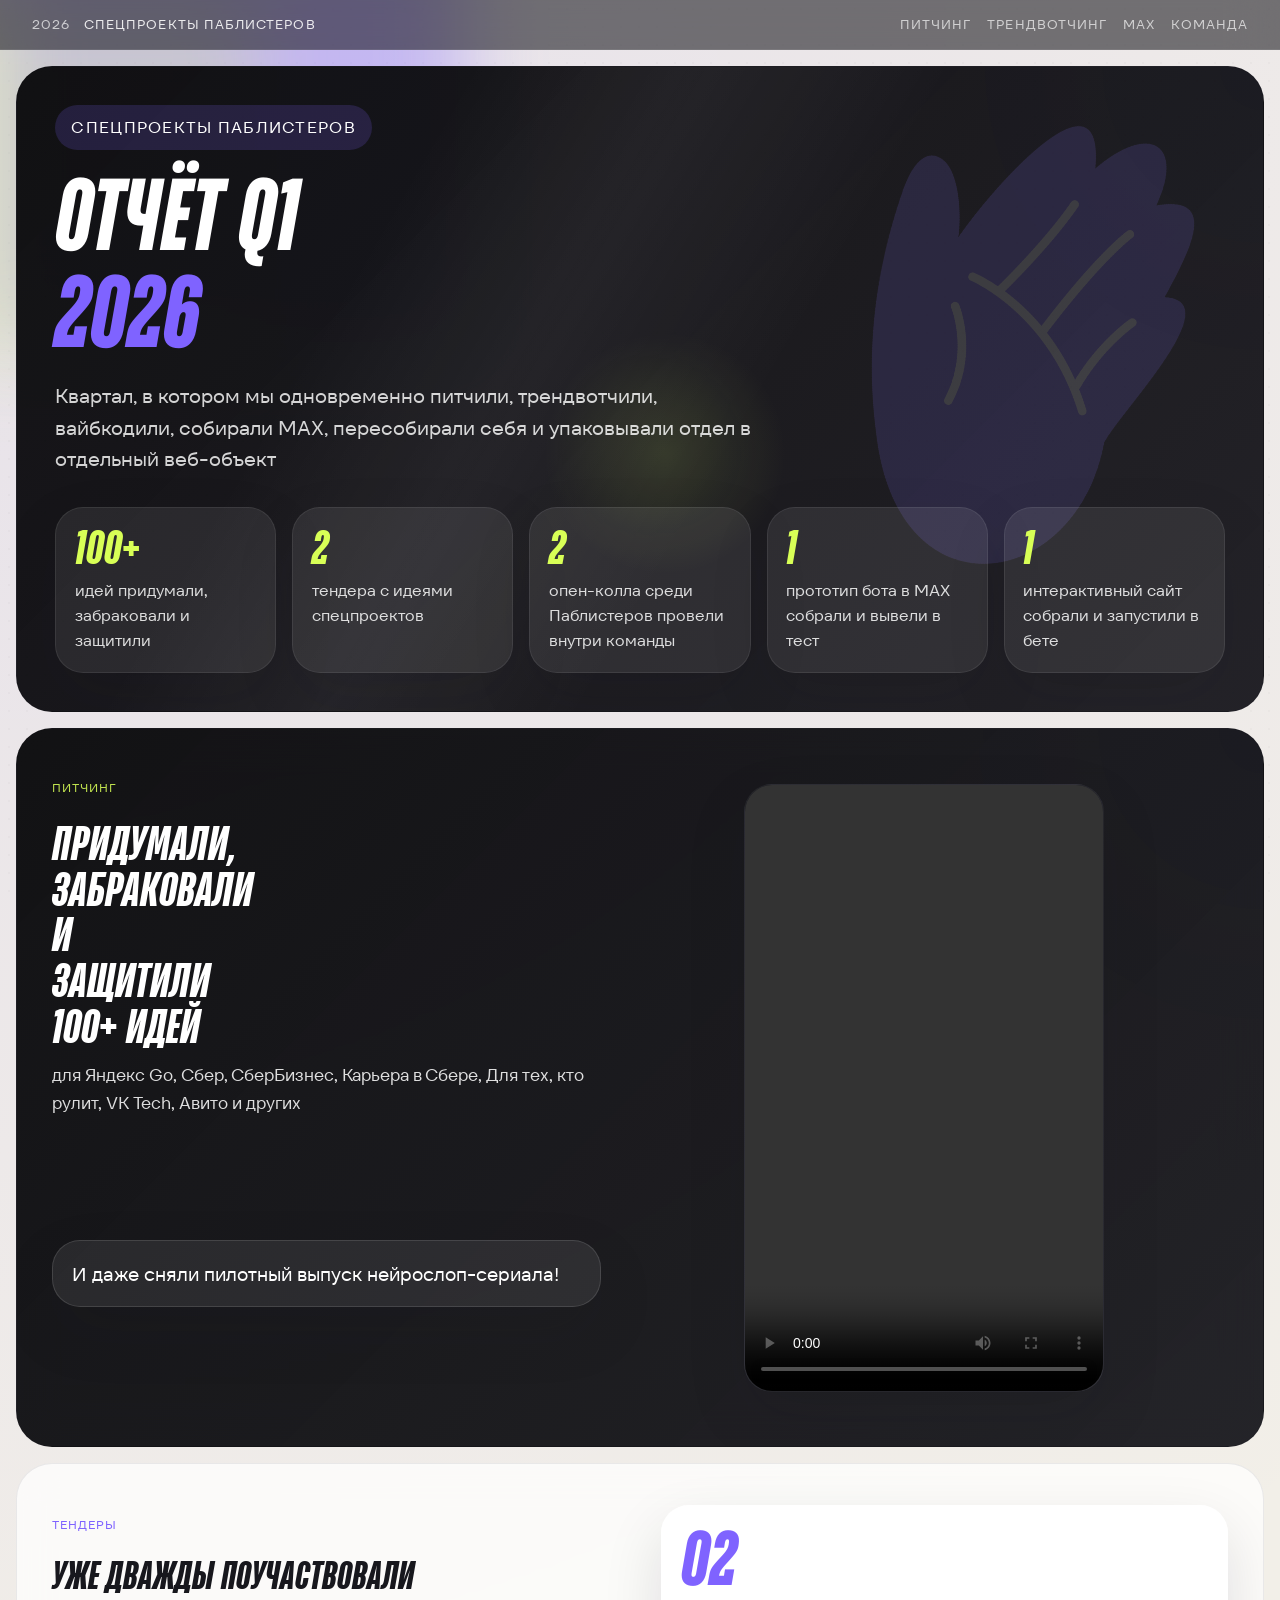
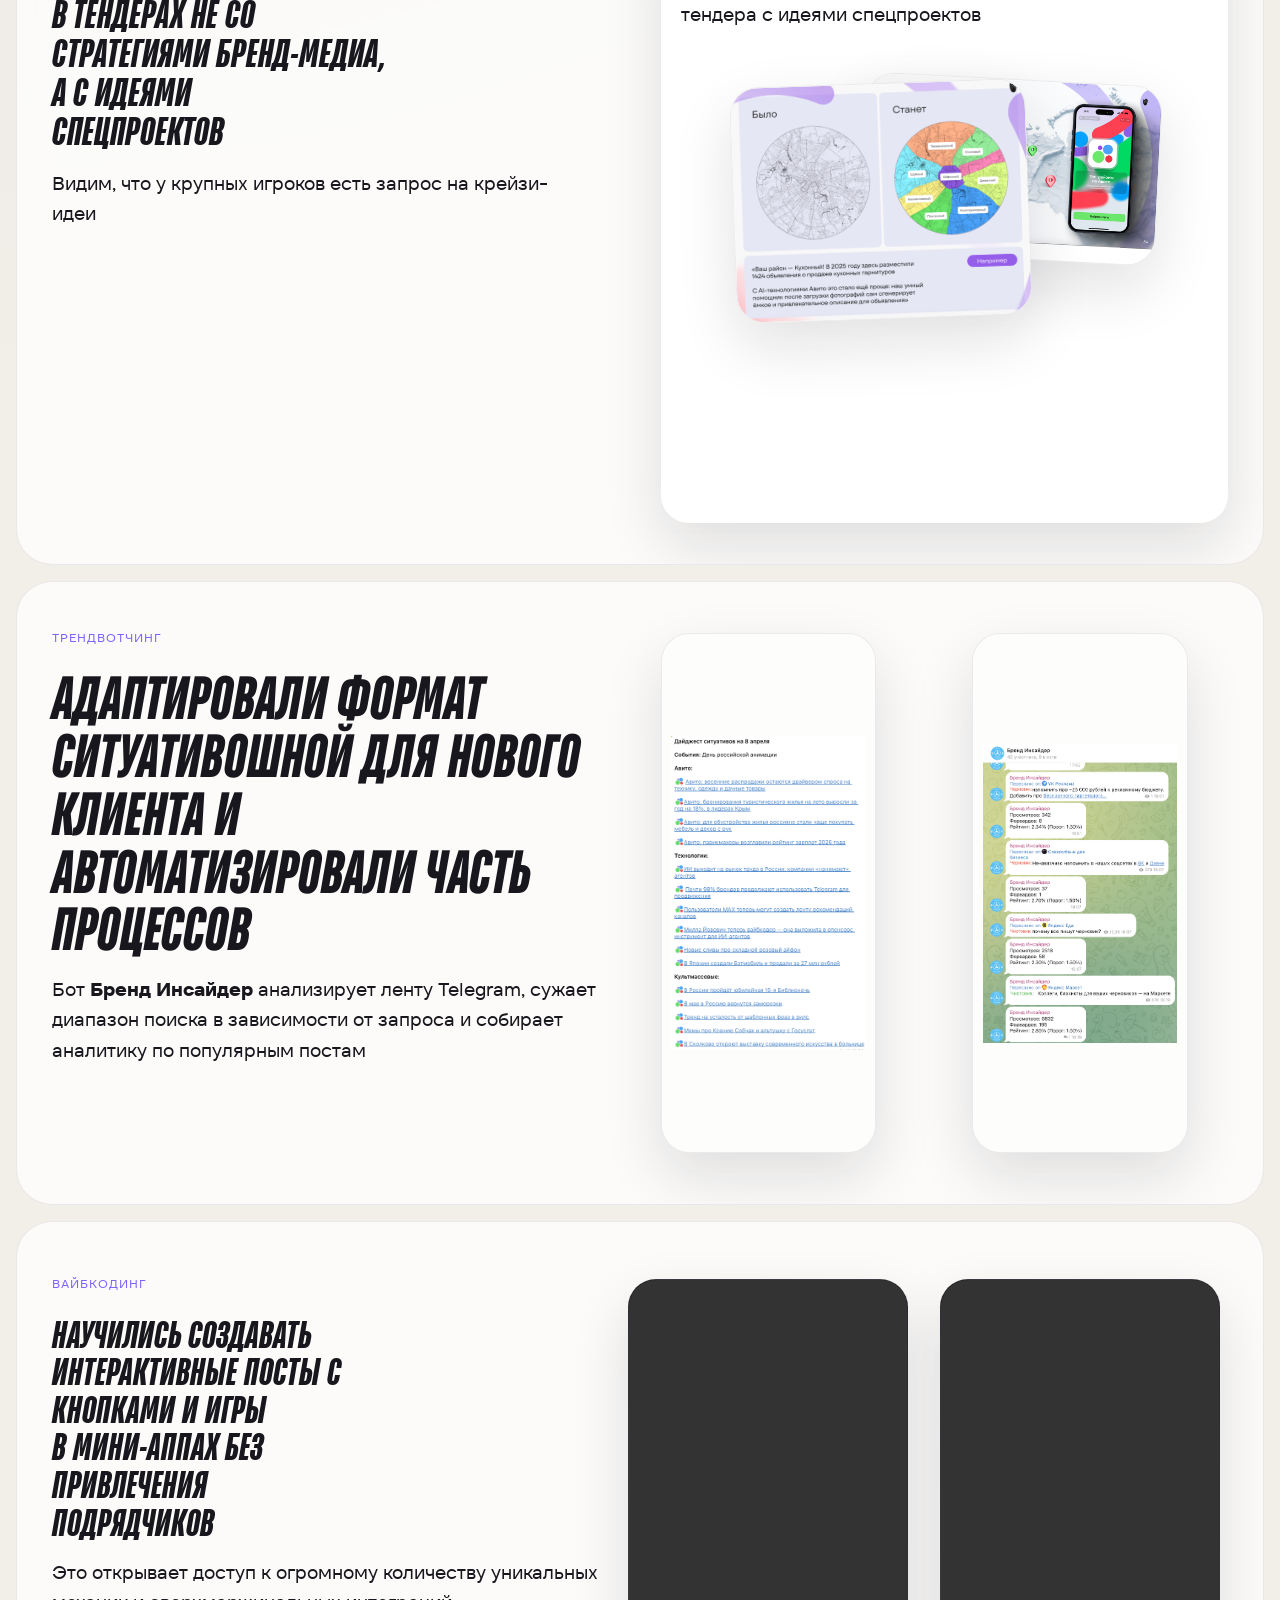
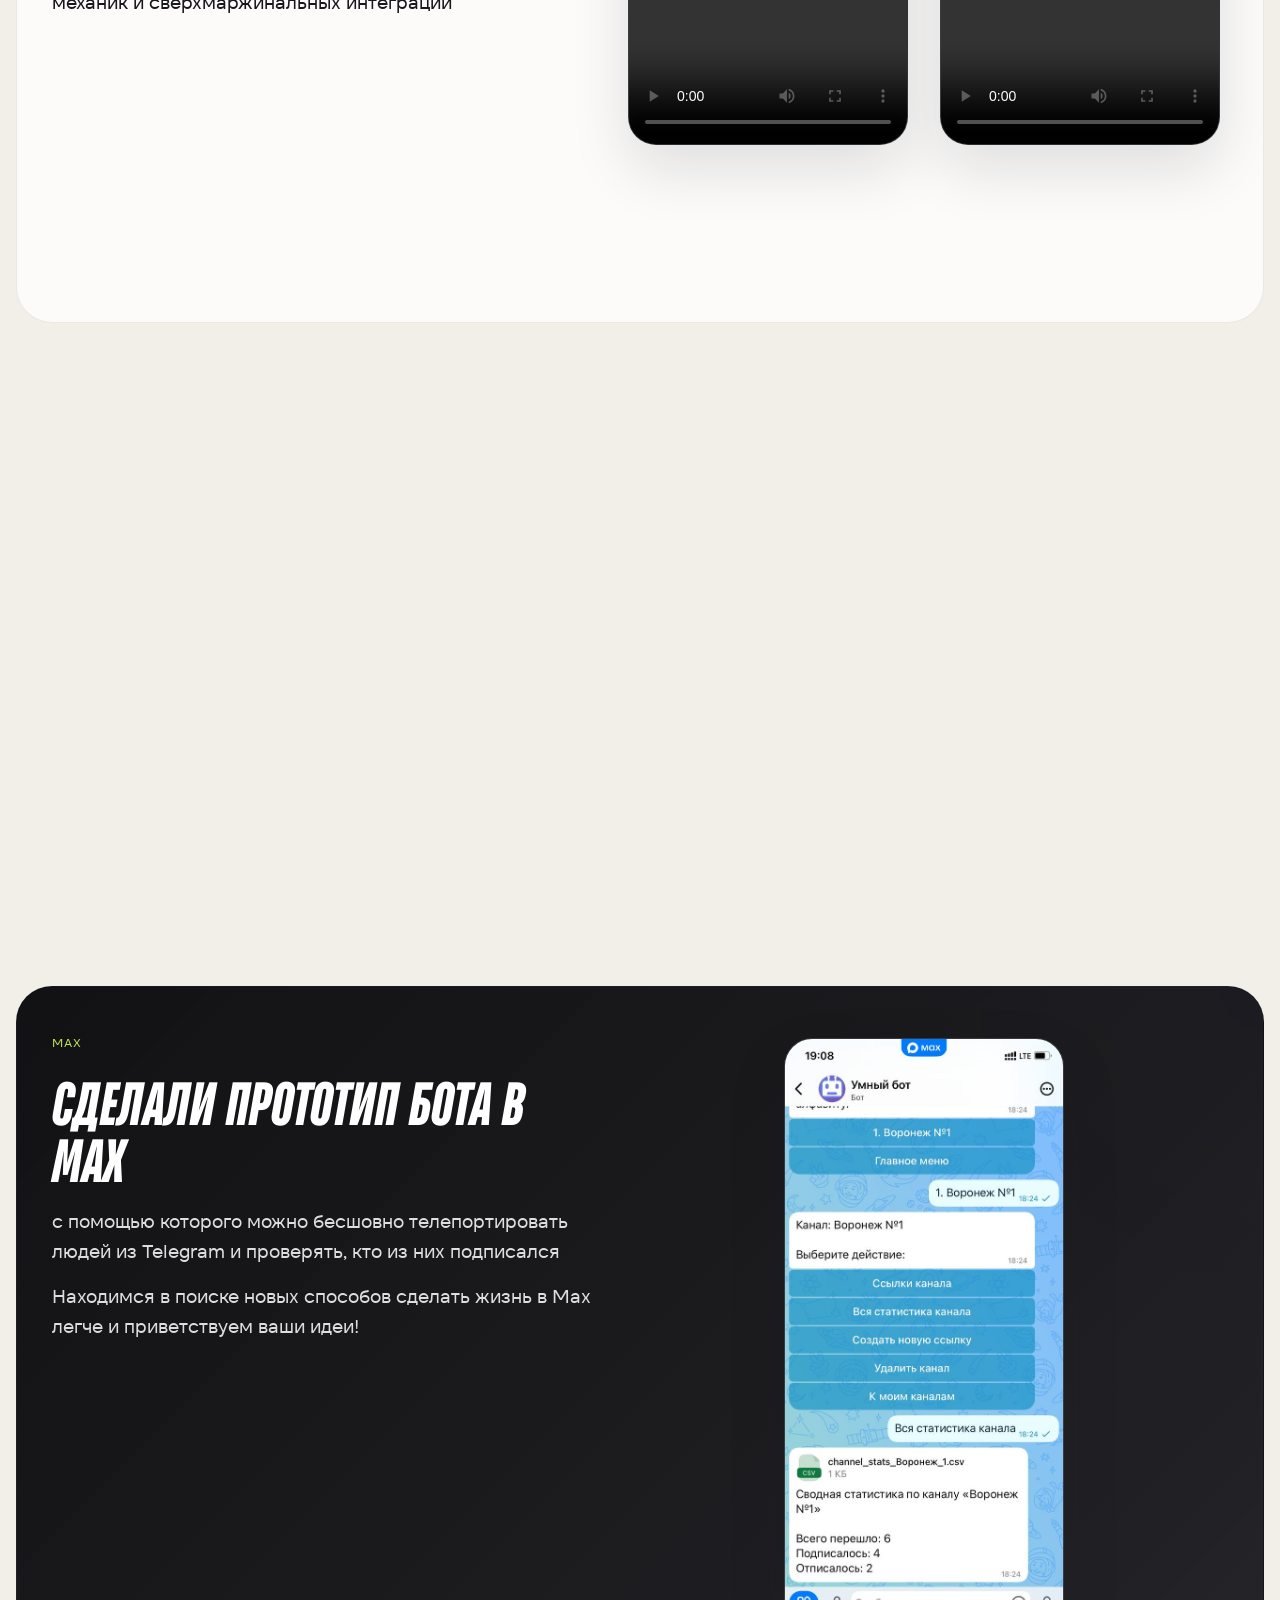
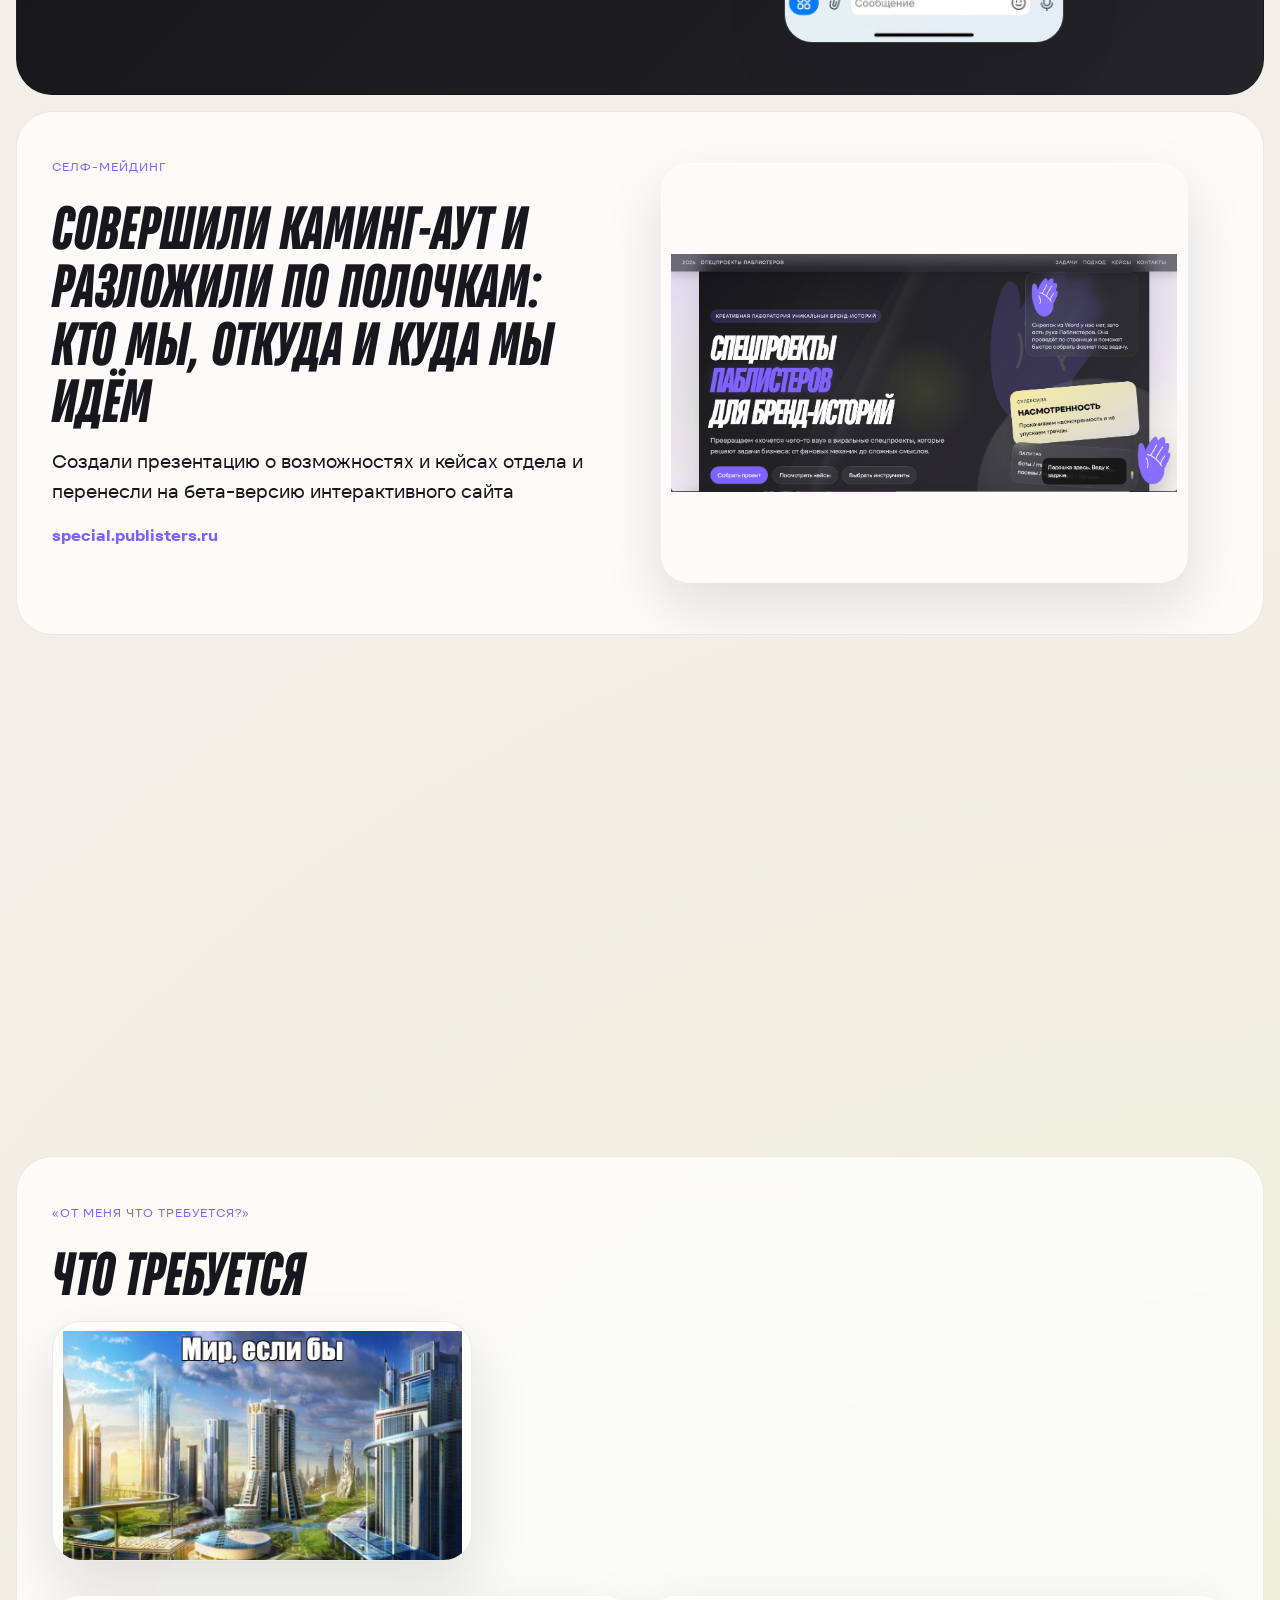
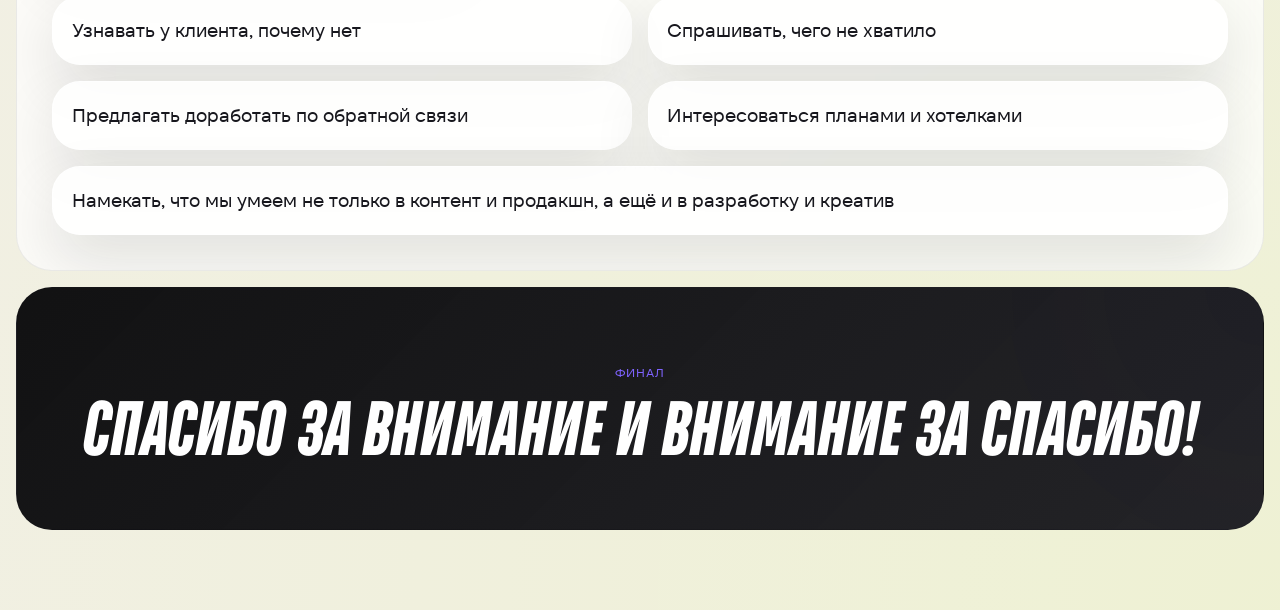
==== commit 321ce842: "Move what-required meme under heading" ====
--- a/report/q1/index.html
+++ b/report/q1/index.html
@@ -4,7 +4,7 @@
     <meta charset="UTF-8" />
     <meta name="viewport" content="width=device-width, initial-scale=1.0" />
     <title>Спецпроекты Паблистеров — Отчёт Q1 2026</title>
-    <link rel="stylesheet" href="./styles.css?v=20260414-1632" />
+    <link rel="stylesheet" href="./styles.css?v=20260414-1650" />
   </head>
   <body>
     <div class="noise"></div>
@@ -275,14 +275,16 @@
       </section>
 
       <section class="story-section reveal" id="next">
-        <div class="section-head">
-          <p class="section-head__eyebrow">«От меня что требуется?»</p>
-          <h2>Что требуется</h2>
-        </div>
-
-        <figure class="visual-card visual-card--soft visual-card--contain requirement-meme">
-          <img src="./assets/what-required-meme.jpg" alt="Мир, если бы идеи Паблистеров покупали" />
-        </figure>
+        <div class="story-section__intro">
+          <div class="section-head">
+            <p class="section-head__eyebrow">«От меня что требуется?»</p>
+            <h2>Что требуется</h2>
+          </div>
+
+          <figure class="visual-card visual-card--soft visual-card--contain requirement-meme">
+            <img src="./assets/what-required-meme.jpg" alt="Мир, если бы идеи Паблистеров покупали" />
+          </figure>
+        </div>
 
         <div class="checklist">
           <div class="checklist__item">Узнавать у клиента, почему нет</div>
--- a/report/q1/styles.css
+++ b/report/q1/styles.css
@@ -617,9 +617,24 @@
 }
 
 .requirement-meme {
-  margin: 0 0 1rem;
-  min-height: 320px;
-  max-height: 420px;
+  width: min(100%, 420px);
+  margin: 0.35rem 0 1rem;
+  min-height: 0;
+  max-height: 240px;
+  justify-self: start;
+}
+
+.requirement-meme img {
+  object-fit: contain;
+}
+
+#next {
+  grid-template-columns: 1fr;
+}
+
+#next .story-section__intro {
+  max-width: 520px;
+  gap: 0.8rem;
 }
 
 .quote-card,
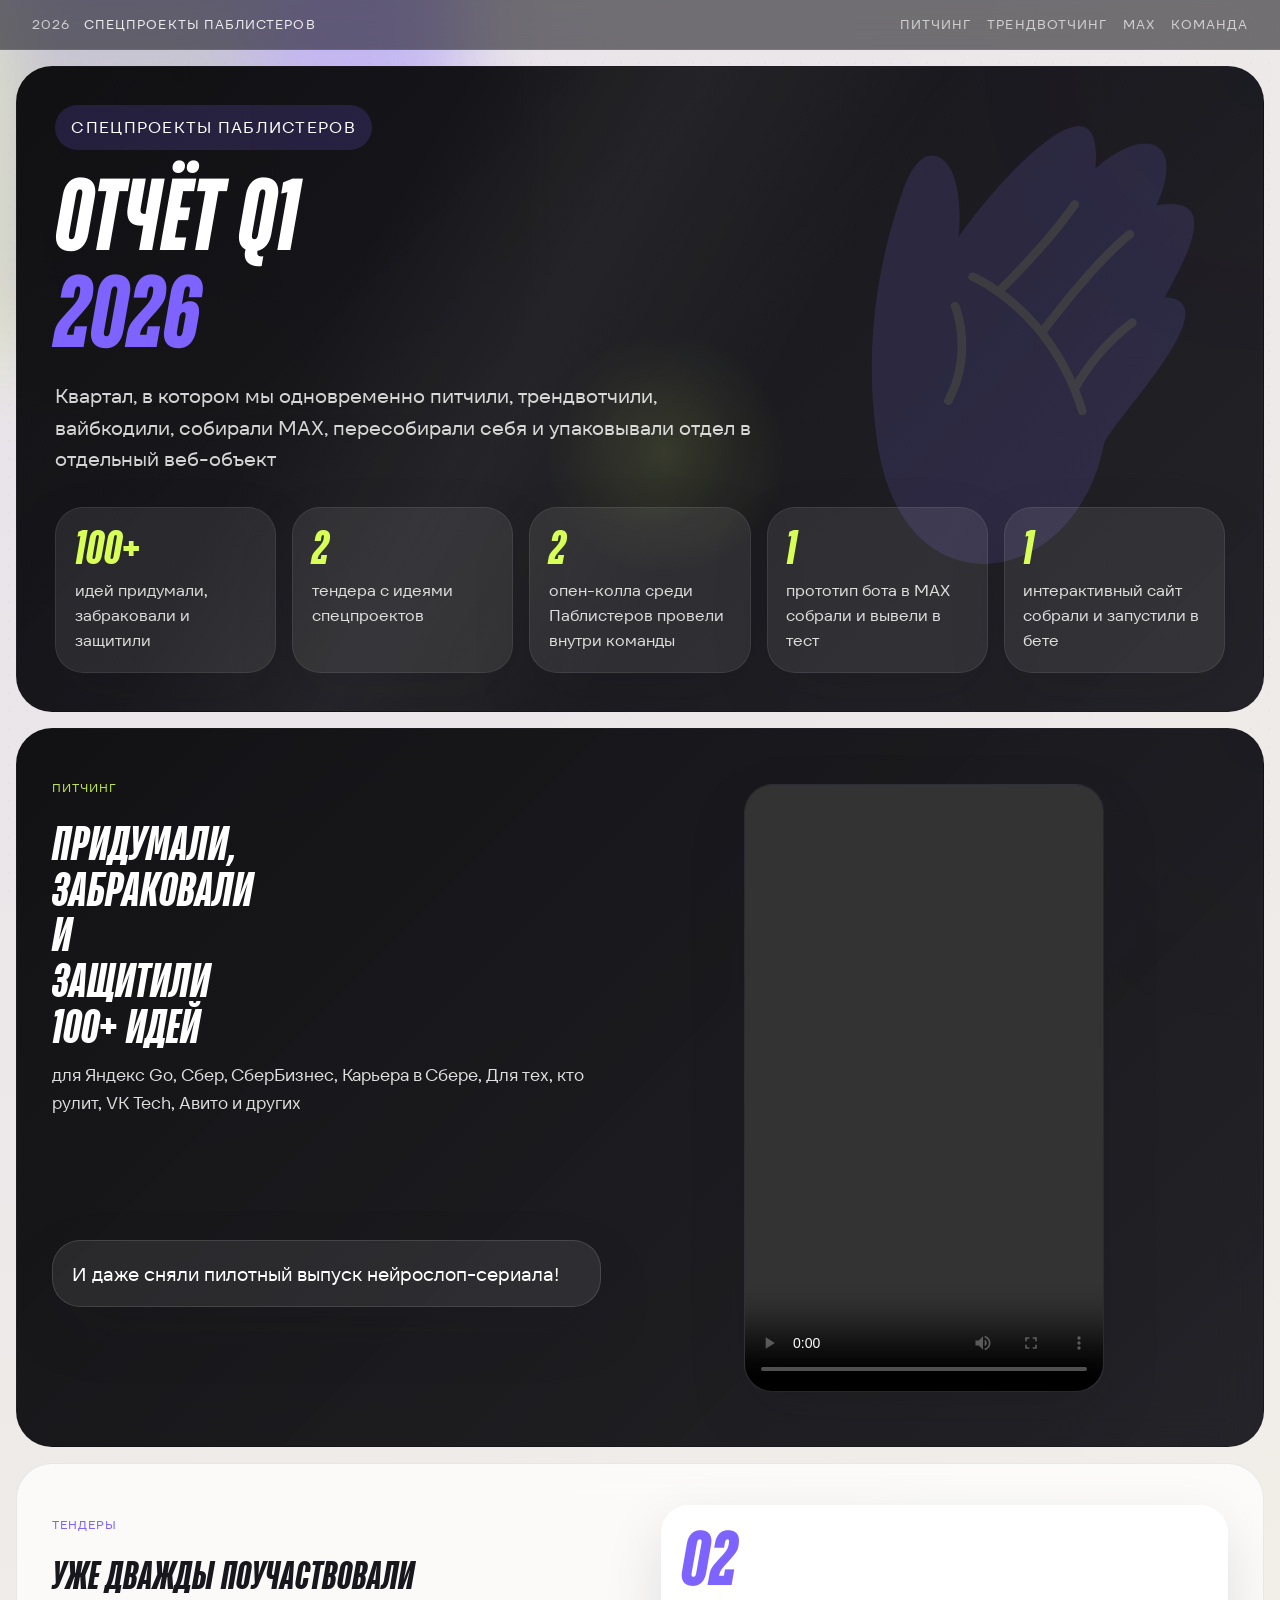
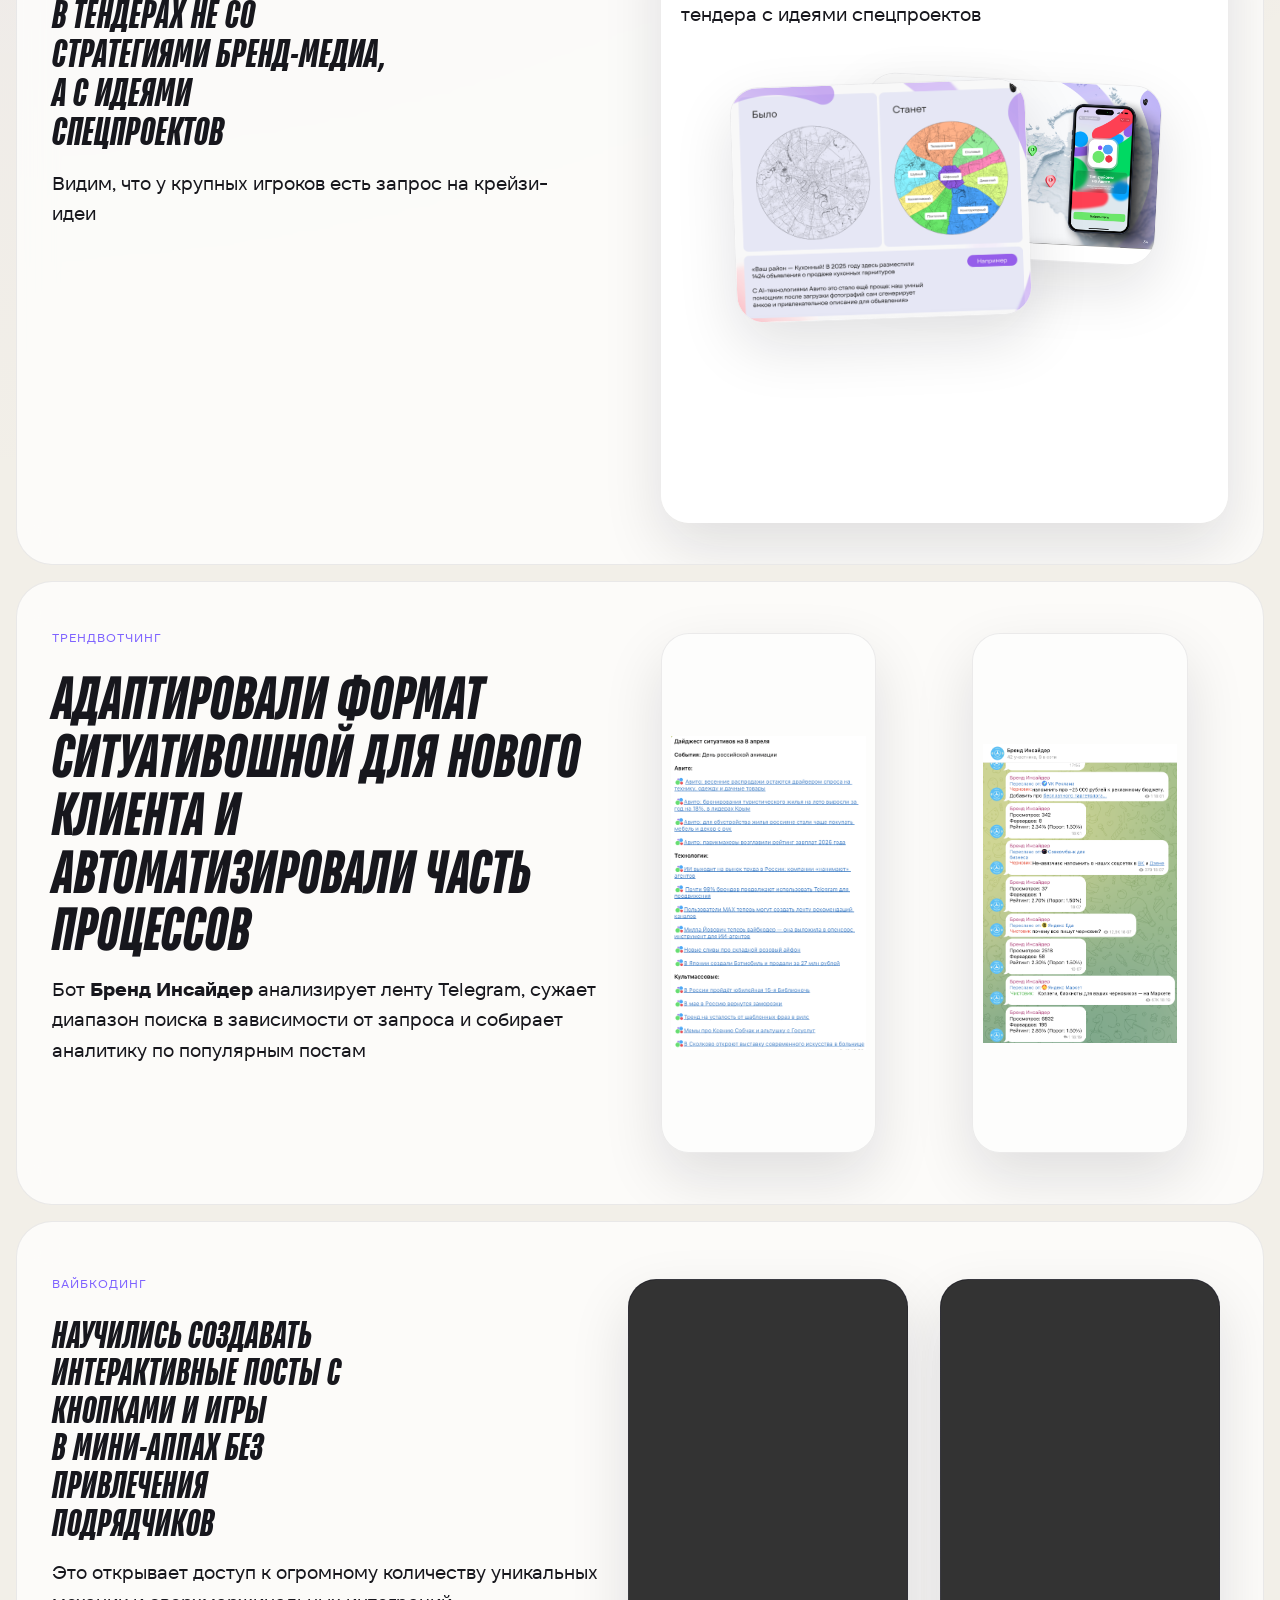
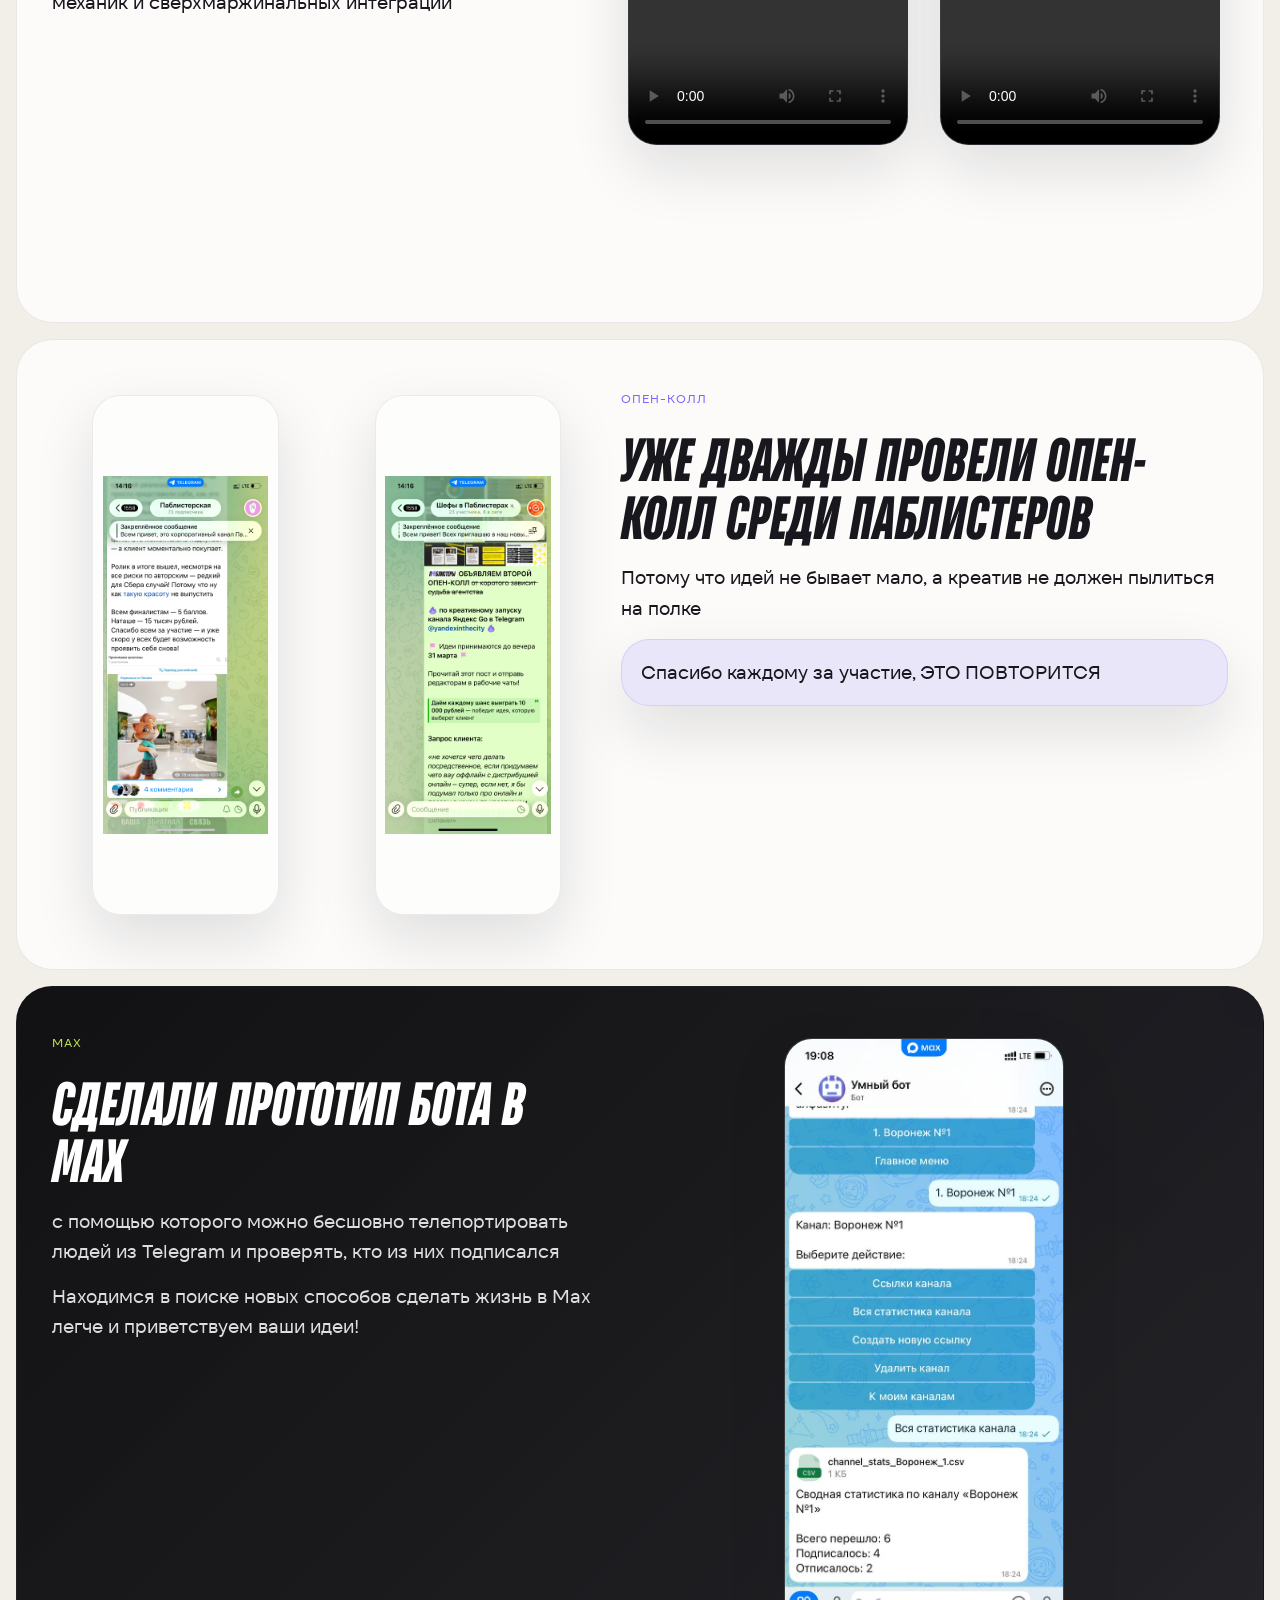
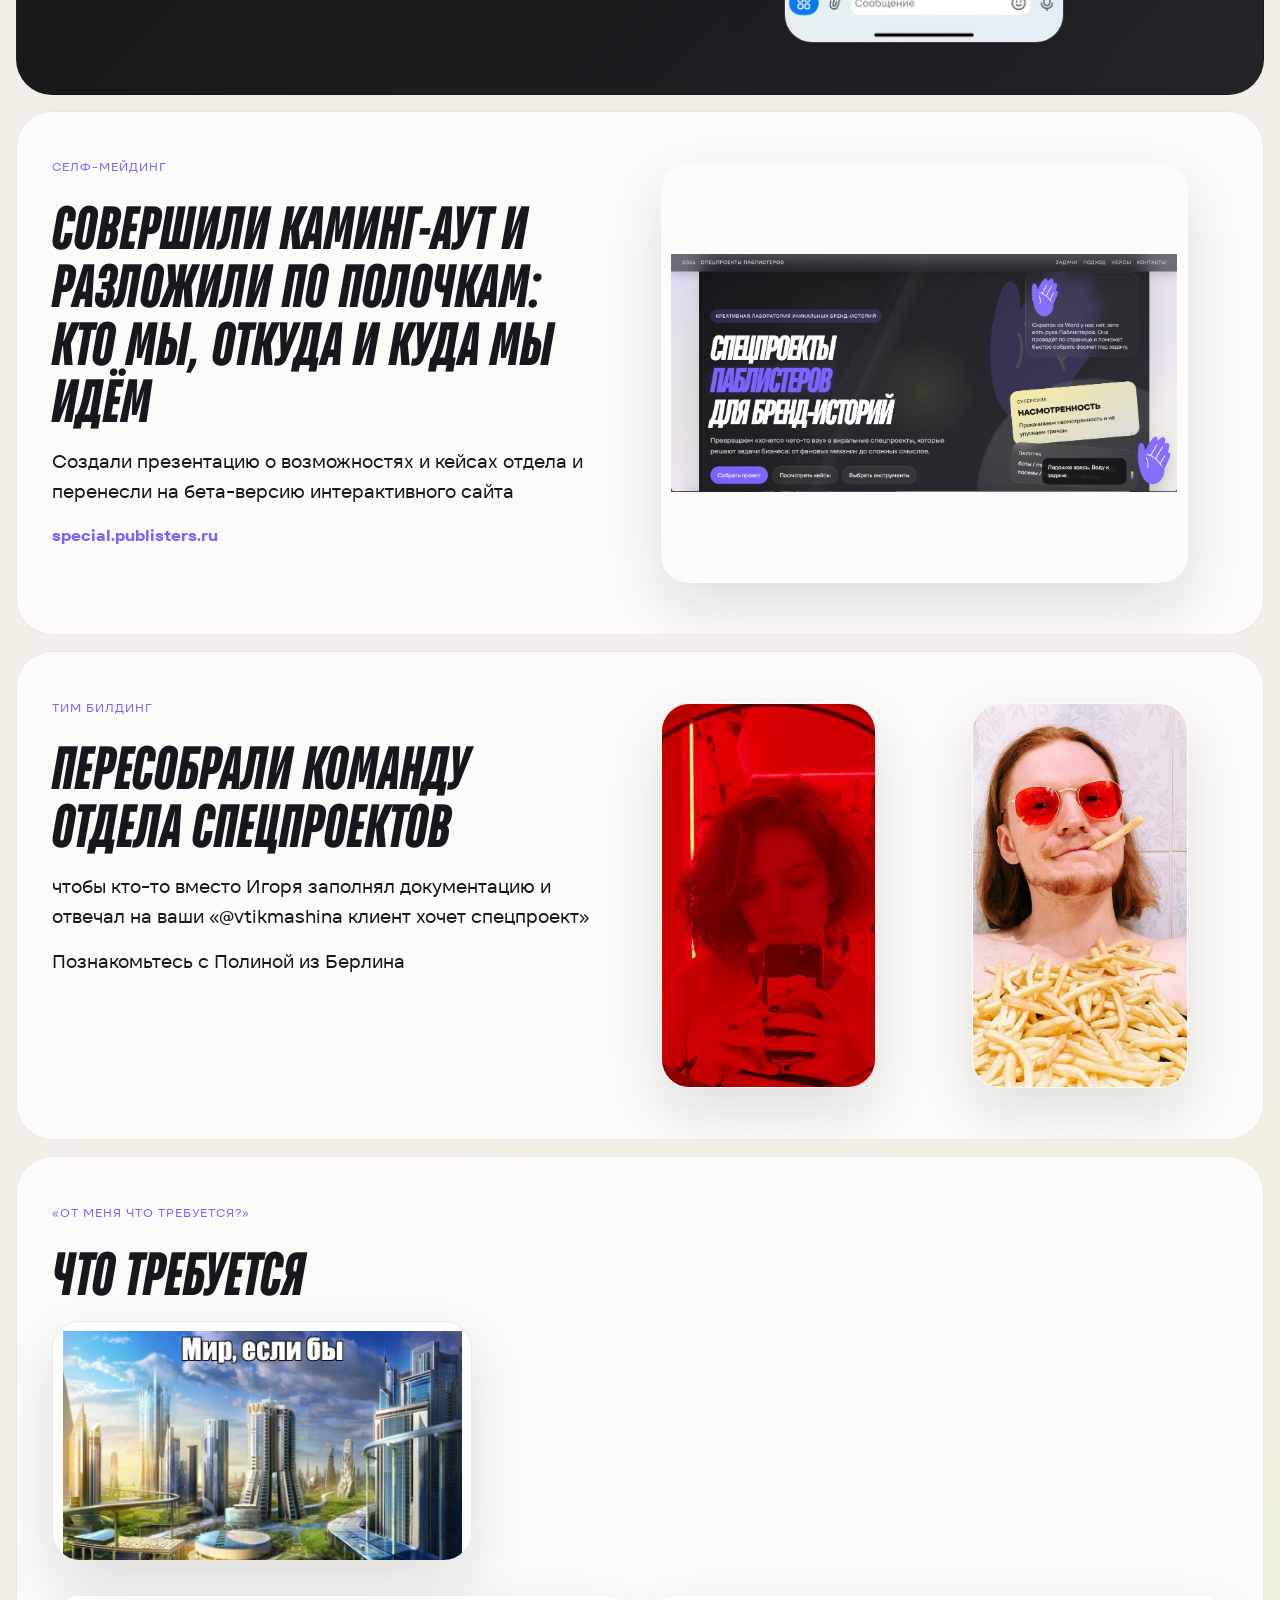
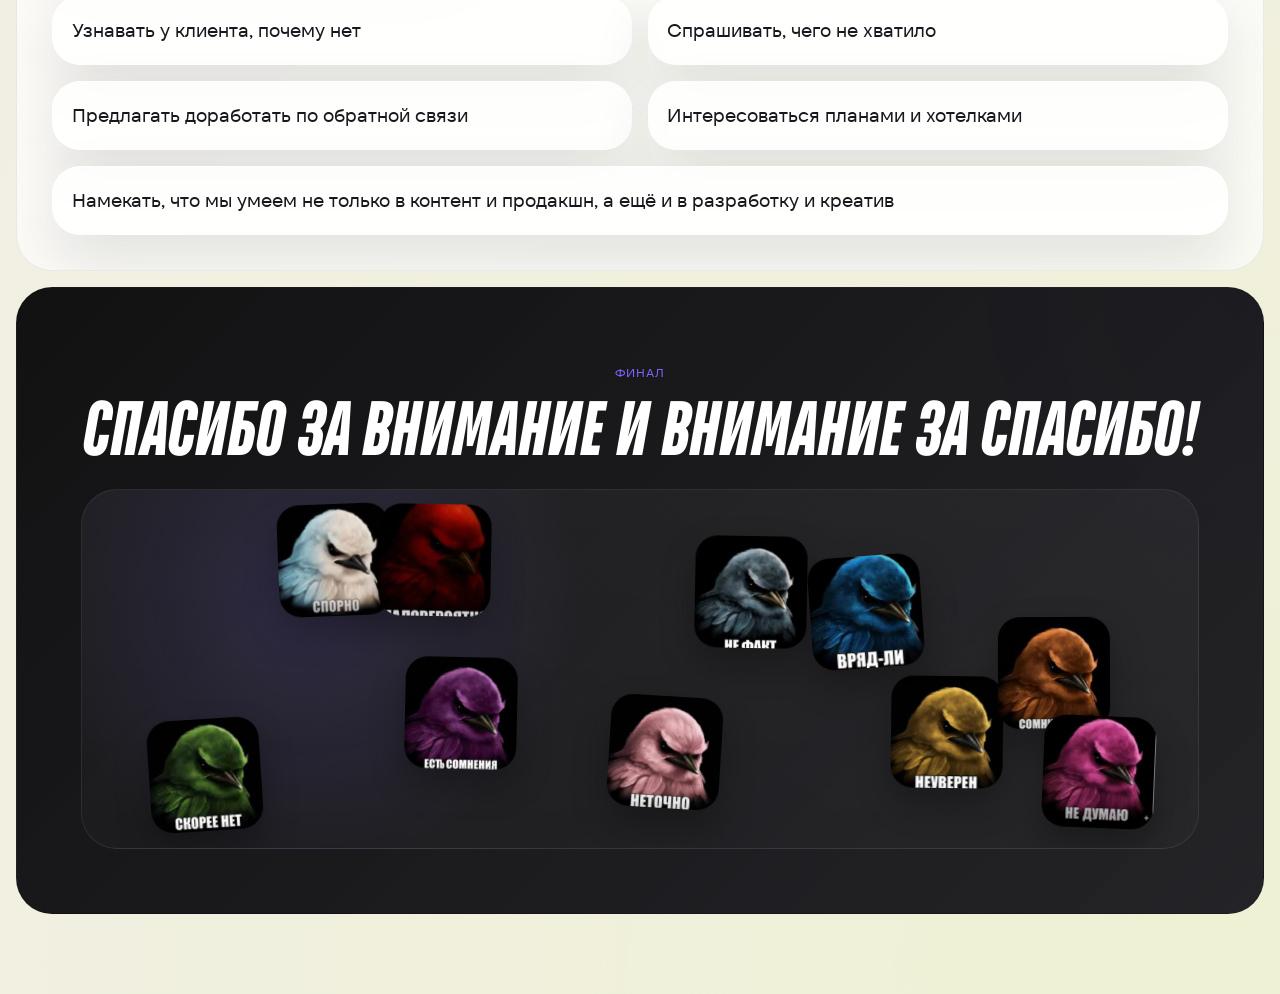
==== commit 2ffdc8ce: "Add evasive pigeons to finale" ====
--- a/report/q1/index.html
+++ b/report/q1/index.html
@@ -4,7 +4,7 @@
     <meta charset="UTF-8" />
     <meta name="viewport" content="width=device-width, initial-scale=1.0" />
     <title>Спецпроекты Паблистеров — Отчёт Q1 2026</title>
-    <link rel="stylesheet" href="./styles.css?v=20260414-1650" />
+    <link rel="stylesheet" href="./styles.css?v=20260414-1710" />
   </head>
   <body>
     <div class="noise"></div>
@@ -298,9 +298,21 @@
       <section class="finale reveal">
         <p class="finale__eyebrow">Финал</p>
         <h2>Спасибо за внимание и внимание за спасибо!</h2>
+        <div class="pigeon-pond" data-pigeon-pond>
+          <img class="pigeon" data-pigeon src="./assets/pigeon-1.jpg" alt="Вряд-ли" />
+          <img class="pigeon" data-pigeon src="./assets/pigeon-2.jpg" alt="Неуверен" />
+          <img class="pigeon" data-pigeon src="./assets/pigeon-3.jpg" alt="Есть сомнения" />
+          <img class="pigeon" data-pigeon src="./assets/pigeon-4.jpg" alt="Спорно" />
+          <img class="pigeon" data-pigeon src="./assets/pigeon-5.jpg" alt="Скорее нет" />
+          <img class="pigeon" data-pigeon src="./assets/pigeon-6.jpg" alt="Маловероятно" />
+          <img class="pigeon" data-pigeon src="./assets/pigeon-7.jpg" alt="Сомнительно" />
+          <img class="pigeon" data-pigeon src="./assets/pigeon-8.jpg" alt="Неточно" />
+          <img class="pigeon" data-pigeon src="./assets/pigeon-9.jpg" alt="Не факт" />
+          <img class="pigeon" data-pigeon src="./assets/pigeon-10.jpg" alt="Не думаю" />
+        </div>
       </section>
     </main>
 
-    <script src="./script.js?v=20260414-1215"></script>
+    <script src="./script.js?v=20260414-1710"></script>
   </body>
 </html>
--- a/report/q1/styles.css
+++ b/report/q1/styles.css
@@ -696,6 +696,39 @@
   font-size: clamp(3rem, 6vw, 5.4rem);
 }
 
+.pigeon-pond {
+  position: relative;
+  min-height: 360px;
+  margin-top: 1.5rem;
+  border-radius: var(--radius-xl);
+  border: 1px solid rgba(255, 255, 255, 0.08);
+  background:
+    linear-gradient(180deg, rgba(255, 255, 255, 0.04), rgba(255, 255, 255, 0.02)),
+    radial-gradient(circle at 20% 30%, rgba(127, 99, 255, 0.16), transparent 30%);
+  overflow: hidden;
+}
+
+.pigeon {
+  position: absolute;
+  width: 112px;
+  height: 112px;
+  border-radius: 22px;
+  object-fit: cover;
+  box-shadow: 0 16px 34px rgba(0, 0, 0, 0.28);
+  user-select: none;
+  transition:
+    transform 320ms ease,
+    left 380ms ease,
+    top 380ms ease,
+    box-shadow 220ms ease;
+  will-change: transform, left, top;
+}
+
+.pigeon:hover {
+  transform: scale(1.04) rotate(1.5deg);
+  box-shadow: 0 20px 40px rgba(0, 0, 0, 0.34);
+}
+
 .reveal {
   opacity: 0;
   transform: translateY(28px);
@@ -759,4 +792,14 @@
   .visual-card--wide {
     min-height: 280px;
   }
-}
+
+  .pigeon-pond {
+    min-height: 300px;
+  }
+
+  .pigeon {
+    width: 84px;
+    height: 84px;
+    border-radius: 16px;
+  }
+}
